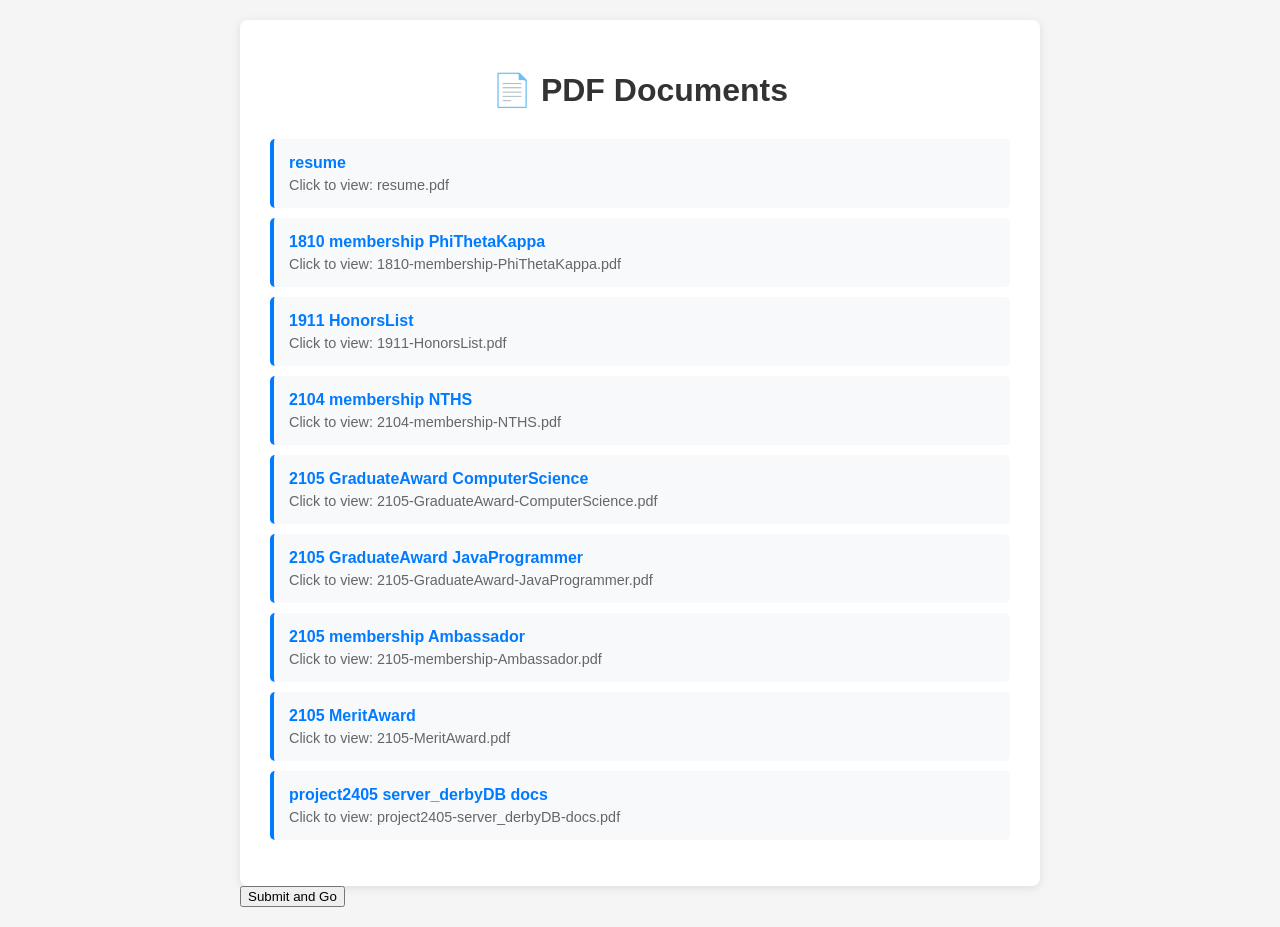
==== docs/index.html @ 95ecab07 "Merge branch 'main' into dsadsagfdsgreaf" ====
<!DOCTYPE html>
<html lang="en">
<head>
  <meta charset="UTF-8">
  <meta name="viewport" content="width=device-width, initial-scale=1.0">
  <title>PDF Documents</title>
  <style>
    body {
      font-family: Arial, sans-serif;
      max-width: 800px;
      margin: 0 auto;
      padding: 20px;
      background-color: #f5f5f5;
    }
    .container {
      background-color: white;
      padding: 30px;
      border-radius: 8px;
      box-shadow: 0 2px 10px rgba(0,0,0,0.1);
    }
    h1 {
      color: #333;
      text-align: center;
      margin-bottom: 30px;
    }
    .pdf-list {
      list-style: none;
      padding: 0;
    }
    .pdf-item {
      background-color: #f8f9fa;
      margin: 10px 0;
      padding: 15px;
      border-radius: 5px;
      border-left: 4px solid #007bff;
      transition: background-color 0.3s;
    }
    .pdf-item:hover {
      background-color: #e9ecef;
    }
    .pdf-link {
      text-decoration: none;
      color: #007bff;
      font-weight: bold;
      display: block;
    }
    .pdf-link:hover {
      color: #0056b3;
    }
    .pdf-info {
      color: #666;
      font-size: 0.9em;
      margin-top: 5px;
    }
    .loading {
      text-align: center;
      color: #666;
      font-style: italic;
    }
    .error {
      color: #dc3545;
      text-align: center;
      background-color: #f8d7da;
      padding: 15px;
      border-radius: 5px;
      border: 1px solid #f5c6cb;
    }
  </style>
</head>
<body>
  <div class="container">
    <h1>📄 PDF Documents</h1>
    <div id="content">
      <div class="loading">Loading PDF files...</div>
    </div>
  </div>

  <form action="lang/index.html" method="get">
    <button type="submit">Submit and Go</button>
  </form>


  <script>
    // refresh page on every focus
    function refreshOnFocus() {
      window.addEventListener('focus', () => {
        window.location.reload();
      });
    }
    refreshOnFocus();
  </script>

  <script>
    // Load PDF files directly
    function loadPDFs() {
      const contentDiv = document.getElementById('content');
      
      // List of PDF files in the same directory
      const pdfFiles = [
        'resume.pdf',
        '1810-membership-PhiThetaKappa.pdf',
        '1911-HonorsList.pdf',
        '2104-membership-NTHS.pdf',
        '2105-GraduateAward-ComputerScience.pdf',
        '2105-GraduateAward-JavaProgrammer.pdf',
        '2105-membership-Ambassador.pdf',
        '2105-MeritAward.pdf',
        'project2405-server_derbyDB-docs.pdf',
      ];
      
      if (pdfFiles.length === 0) {
        contentDiv.innerHTML = '<div class="error">No PDF files found.</div>';
        return;
      }
      
      const pdfList = document.createElement('ul');
      pdfList.className = 'pdf-list';
      
      pdfFiles.forEach(filename => {
        const pdfItem = document.createElement('li');
        pdfItem.className = 'pdf-item';
        
        const pdfLink = document.createElement('a');
        pdfLink.href = filename;
        pdfLink.className = 'pdf-link';
        pdfLink.textContent = filename.replace('.pdf', '').replace(/-/g, ' ');
        pdfLink.target = '_blank';
        
        const pdfInfo = document.createElement('div');
        pdfInfo.className = 'pdf-info';
        pdfInfo.textContent = `Click to view: ${filename}`;
        
        pdfItem.appendChild(pdfLink);
        pdfItem.appendChild(pdfInfo);
        pdfList.appendChild(pdfItem);
      });
      
      contentDiv.innerHTML = '';
      contentDiv.appendChild(pdfList);
    }
    
    // Load PDFs when page loads
    document.addEventListener('DOMContentLoaded', loadPDFs);
  </script>
</body>
</html>
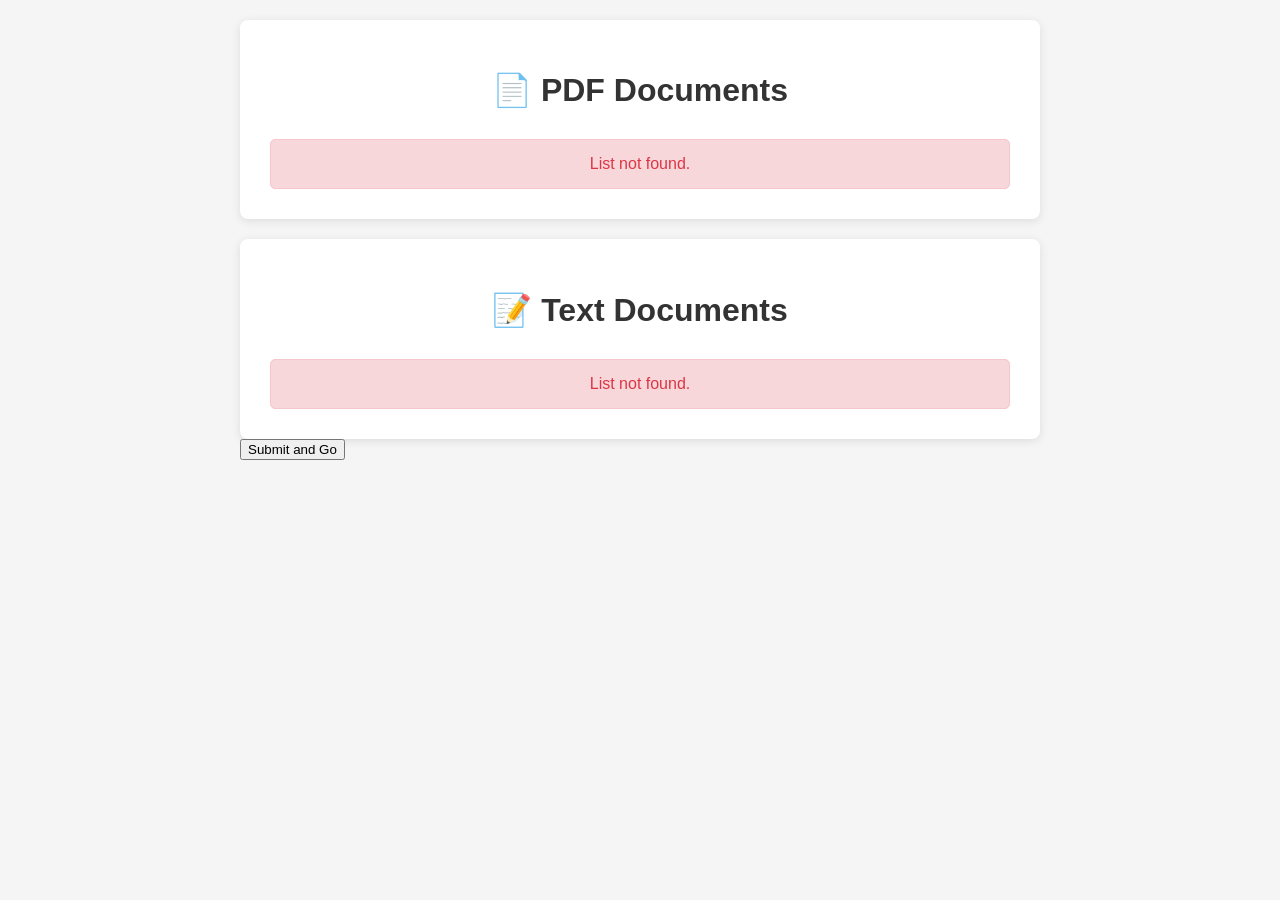
==== commit bffdabf7: "quick update" ====
--- a/docs/index.html
+++ b/docs/index.html
@@ -70,8 +70,15 @@
 <body>
   <div class="container">
     <h1>📄 PDF Documents</h1>
-    <div id="content">
+    <div id="pdf-content">
       <div class="loading">Loading PDF files...</div>
+    </div>
+  </div>
+
+  <div class="container" style="margin-top: 20px;">
+    <h1>📝 Text Documents</h1>
+    <div id="txt-content">
+      <div class="loading">Loading text files...</div>
     </div>
   </div>
 
@@ -79,68 +86,79 @@
     <button type="submit">Submit and Go</button>
   </form>
 
-
   <script>
-    // refresh page on every focus
+    // Refresh page on focus to ensure list is up to date if files changed
     function refreshOnFocus() {
       window.addEventListener('focus', () => {
-        window.location.reload();
+        // Optional: Could be smarter about this, but simple reload works
+        // window.location.reload(); 
       });
     }
     refreshOnFocus();
-  </script>
 
-  <script>
-    // Load PDF files directly
-    function loadPDFs() {
-      const contentDiv = document.getElementById('content');
+    async function fetchAndRender(url, elementId, typeName) {
+      const contentDiv = document.getElementById(elementId);
       
-      // List of PDF files in the same directory
-      const pdfFiles = [
-        'resume.pdf',
-        '1810-membership-PhiThetaKappa.pdf',
-        '1911-HonorsList.pdf',
-        '2104-membership-NTHS.pdf',
-        '2105-GraduateAward-ComputerScience.pdf',
-        '2105-GraduateAward-JavaProgrammer.pdf',
-        '2105-membership-Ambassador.pdf',
-        '2105-MeritAward.pdf',
-        'project2405-server_derbyDB-docs.pdf',
-      ];
-      
-      if (pdfFiles.length === 0) {
-        contentDiv.innerHTML = '<div class="error">No PDF files found.</div>';
-        return;
+      try {
+        const response = await fetch(url);
+        
+        if (!response.ok) {
+           // If file doesn't exist yet (e.g. before first run), just handle gracefully
+           if(response.status === 404) {
+             contentDiv.innerHTML = `<div class="error">List not found.</div>`;
+             return;
+           }
+           throw new Error(`Failed to load: ${response.statusText}`);
+        }
+
+        const files = await response.json();
+        
+        if (!Array.isArray(files) || files.length === 0) {
+          contentDiv.innerHTML = `<div class="error">No ${typeName} files found.</div>`;
+          return;
+        }
+        
+        const list = document.createElement('ul');
+        list.className = 'pdf-list'; // reusing same style class
+        
+        files.forEach(filename => {
+          const item = document.createElement('li');
+          item.className = 'pdf-item';
+          
+          const link = document.createElement('a');
+          link.href = filename;
+          link.className = 'pdf-link';
+          // Prettify filename
+          const ext = filename.split('.').pop();
+          link.textContent = filename.replace(`.${ext}`, '').replace(/[-_]/g, ' ');
+          link.target = '_blank';
+          
+          const info = document.createElement('div');
+          info.className = 'pdf-info';
+          info.textContent = `Click to view: ${filename}`;
+          
+          item.appendChild(link);
+          item.appendChild(info);
+          list.appendChild(item);
+        });
+        
+        contentDiv.innerHTML = '';
+        contentDiv.appendChild(list);
+
+      } catch (error) {
+        console.error(`Error loading ${typeName}:`, error);
+        contentDiv.innerHTML = `<div class="error">
+          <p>Error loading ${typeName}.</p>
+          <small>${error.message}</small>
+        </div>`;
       }
-      
-      const pdfList = document.createElement('ul');
-      pdfList.className = 'pdf-list';
-      
-      pdfFiles.forEach(filename => {
-        const pdfItem = document.createElement('li');
-        pdfItem.className = 'pdf-item';
-        
-        const pdfLink = document.createElement('a');
-        pdfLink.href = filename;
-        pdfLink.className = 'pdf-link';
-        pdfLink.textContent = filename.replace('.pdf', '').replace(/-/g, ' ');
-        pdfLink.target = '_blank';
-        
-        const pdfInfo = document.createElement('div');
-        pdfInfo.className = 'pdf-info';
-        pdfInfo.textContent = `Click to view: ${filename}`;
-        
-        pdfItem.appendChild(pdfLink);
-        pdfItem.appendChild(pdfInfo);
-        pdfList.appendChild(pdfItem);
-      });
-      
-      contentDiv.innerHTML = '';
-      contentDiv.appendChild(pdfList);
     }
-    
-    // Load PDFs when page loads
-    document.addEventListener('DOMContentLoaded', loadPDFs);
+
+    // Load files when page loads
+    document.addEventListener('DOMContentLoaded', () => {
+      fetchAndRender('files.json', 'pdf-content', 'PDF');
+      fetchAndRender('txt_files.json', 'txt-content', 'Text');
+    });
   </script>
 </body>
-</html>
+</html>
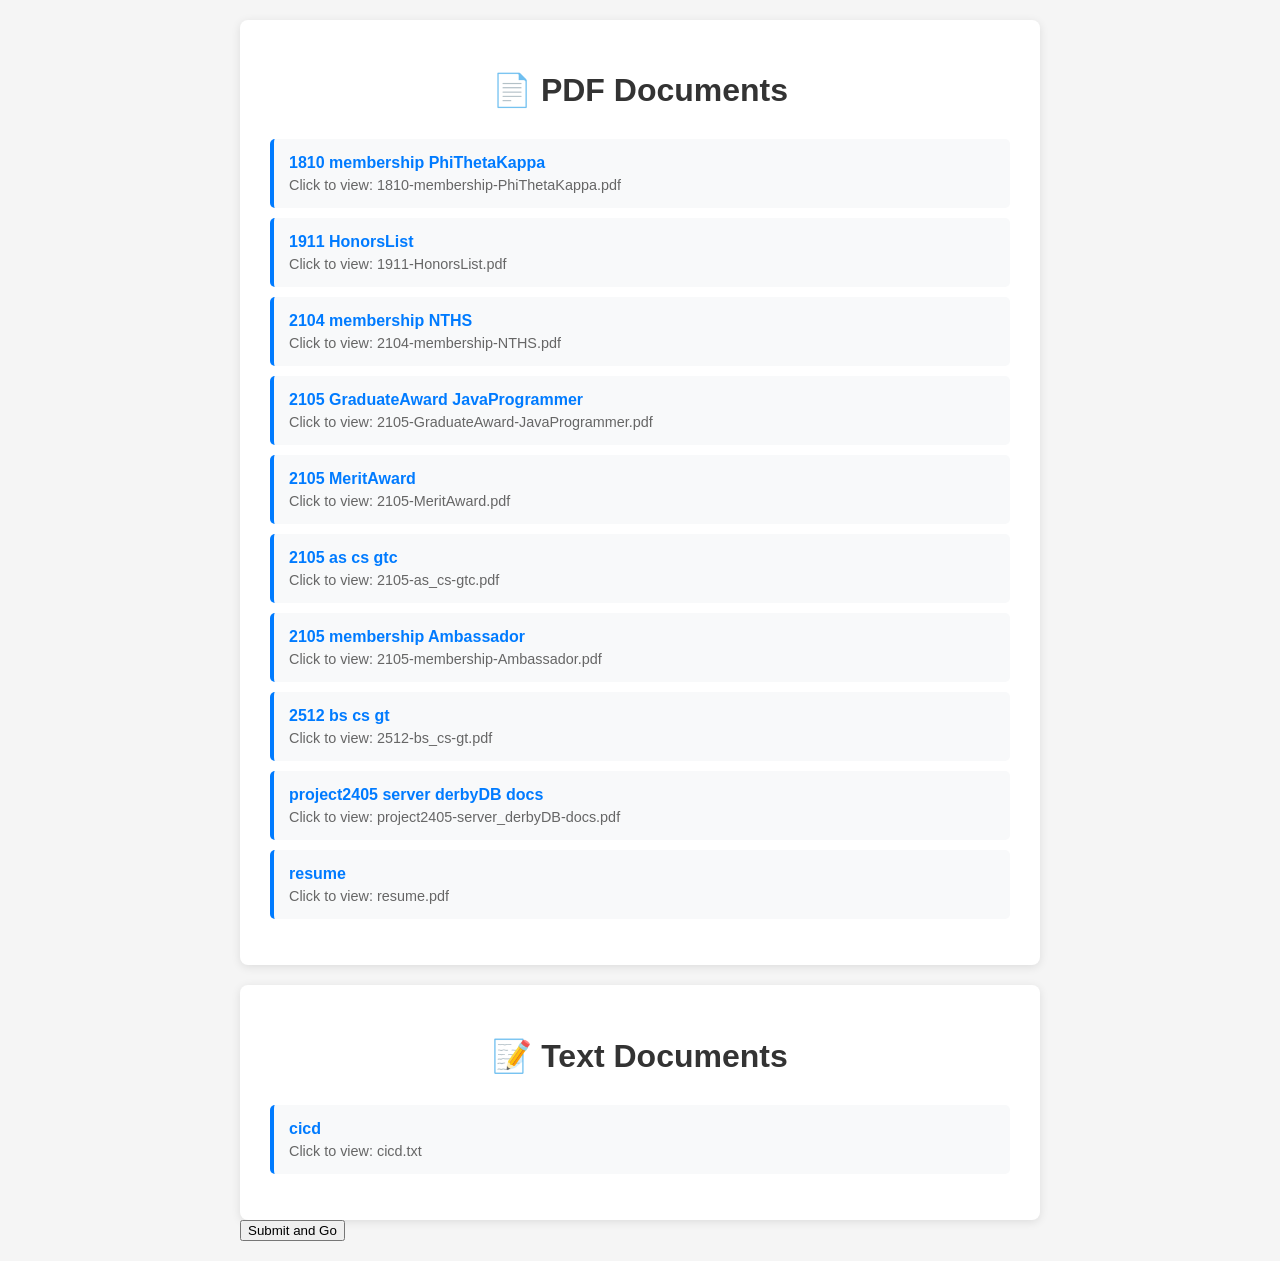
==== commit d959438f: "refactor(build): renamed script files" ====
--- a/docs/index.html
+++ b/docs/index.html
@@ -100,7 +100,8 @@
       const contentDiv = document.getElementById(elementId);
       
       try {
-        const response = await fetch(url);
+        // Add cache busting
+        const response = await fetch(`${url}?t=${new Date().getTime()}`);
         
         if (!response.ok) {
            // If file doesn't exist yet (e.g. before first run), just handle gracefully
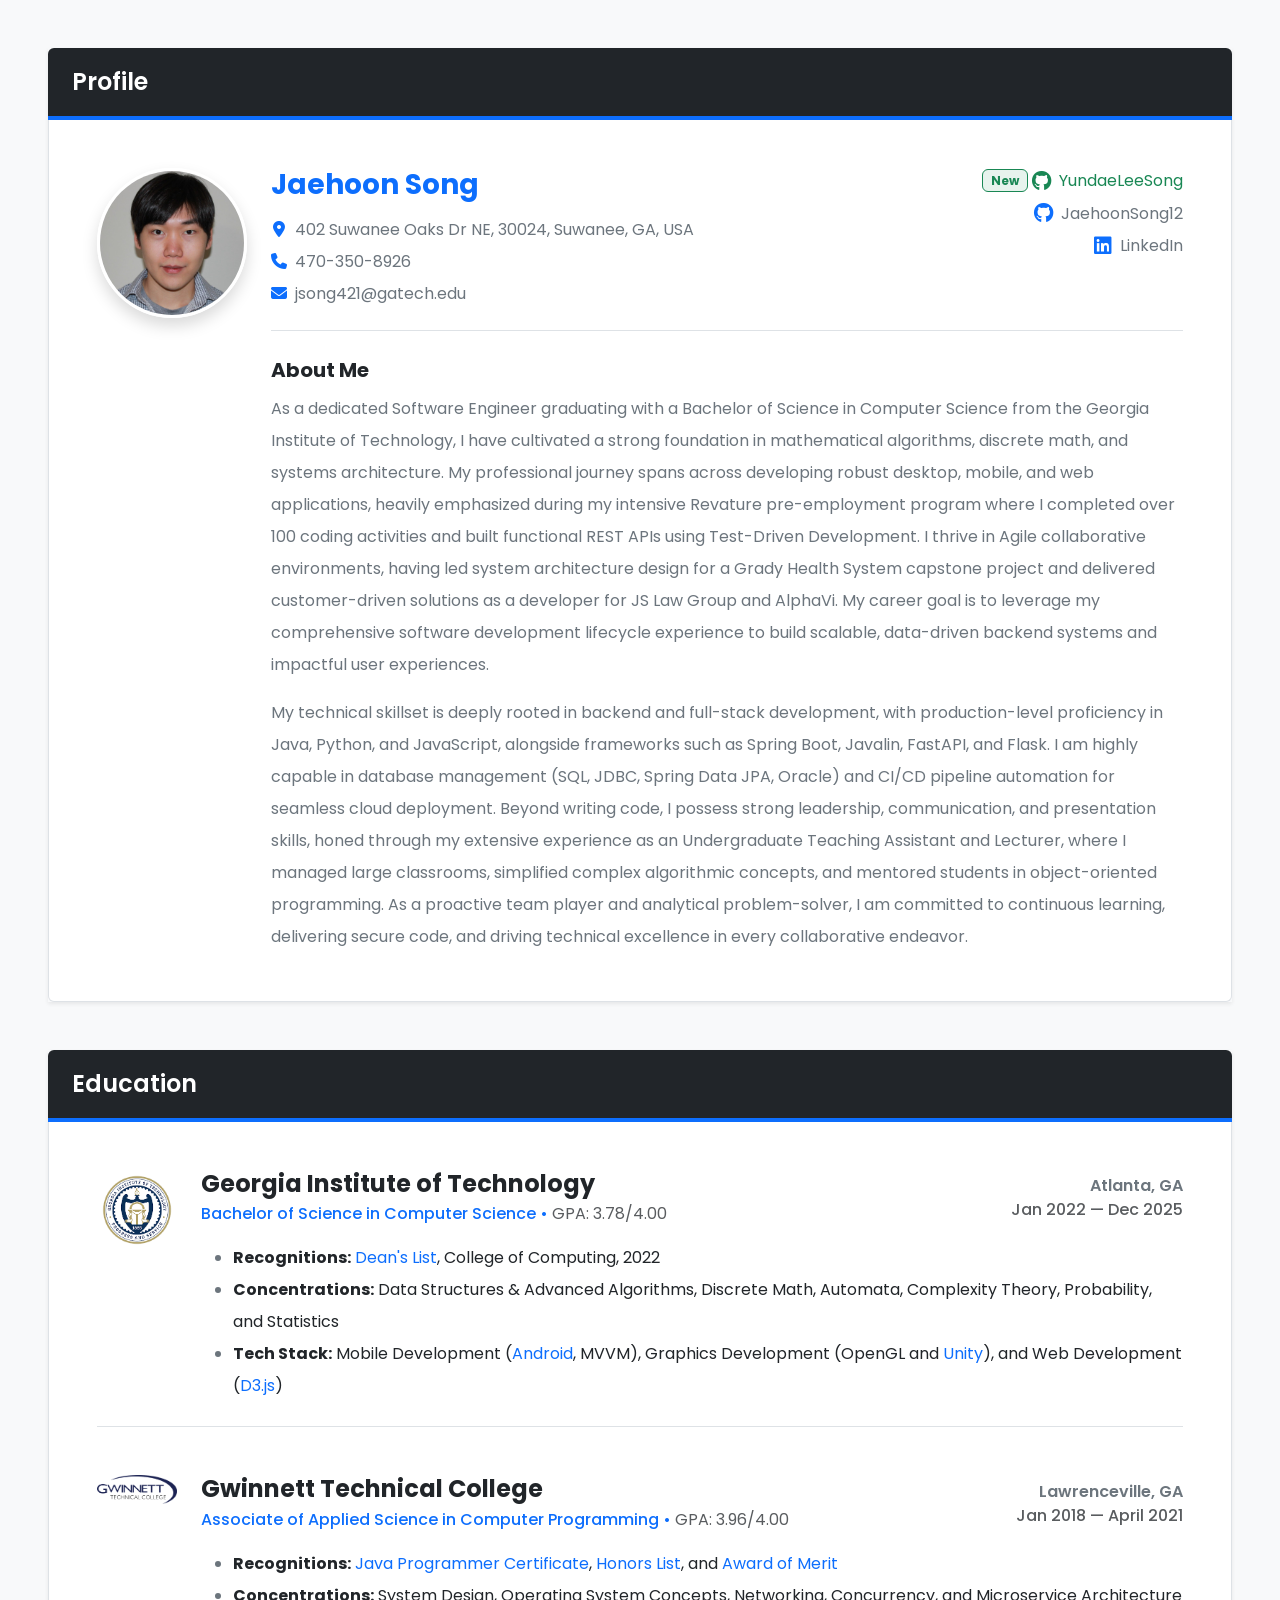
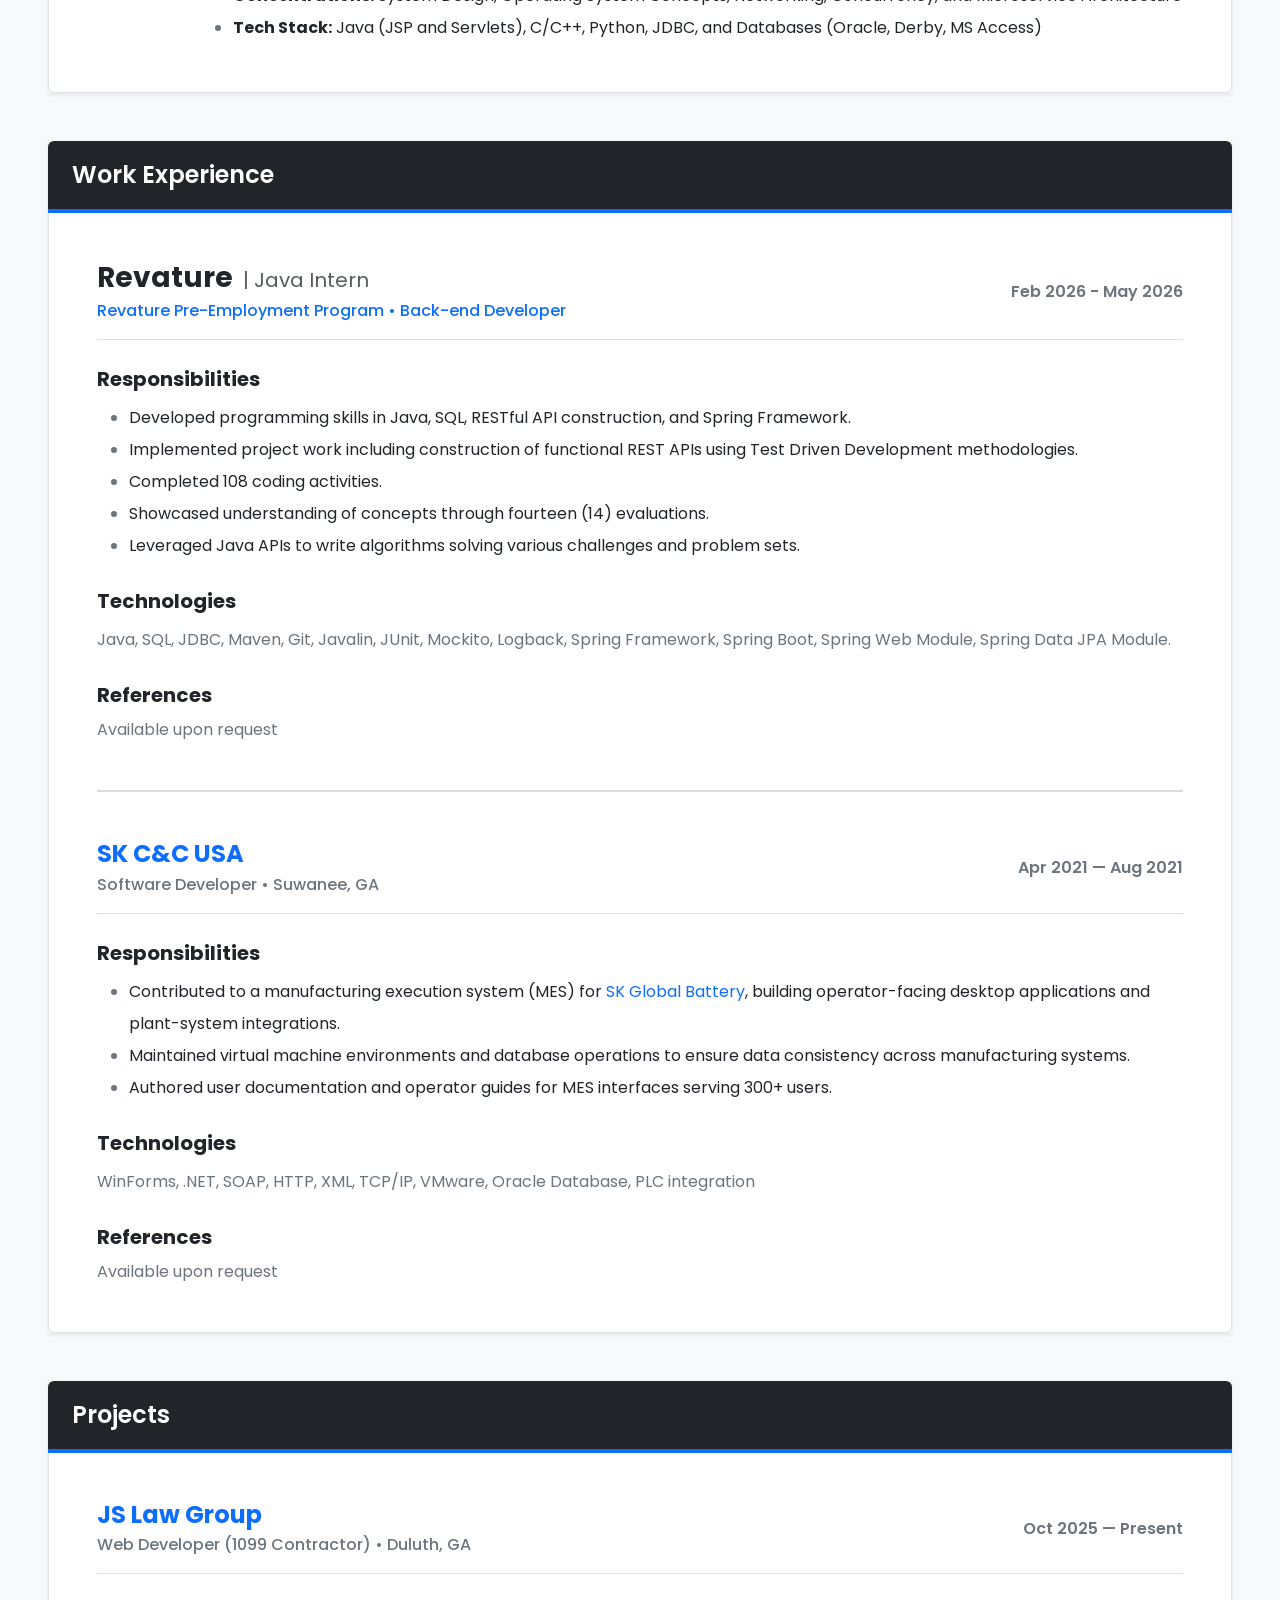
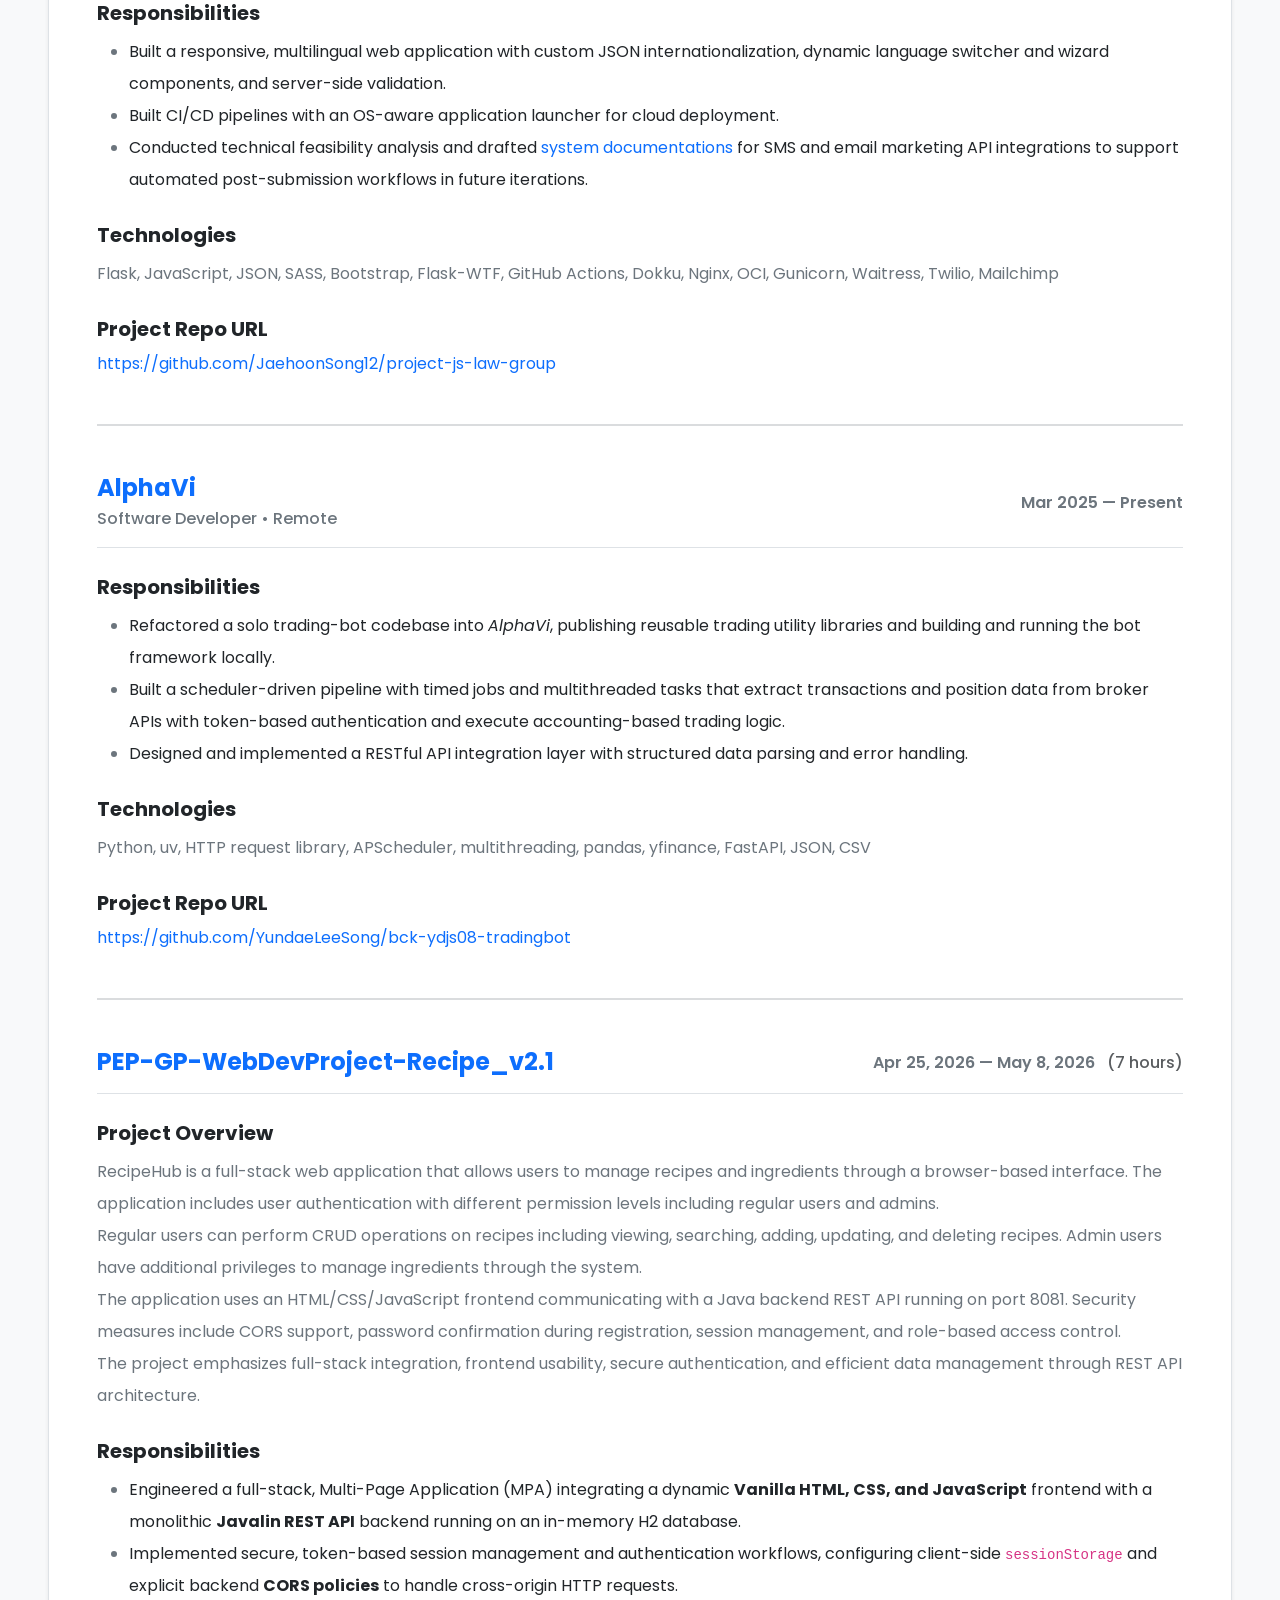
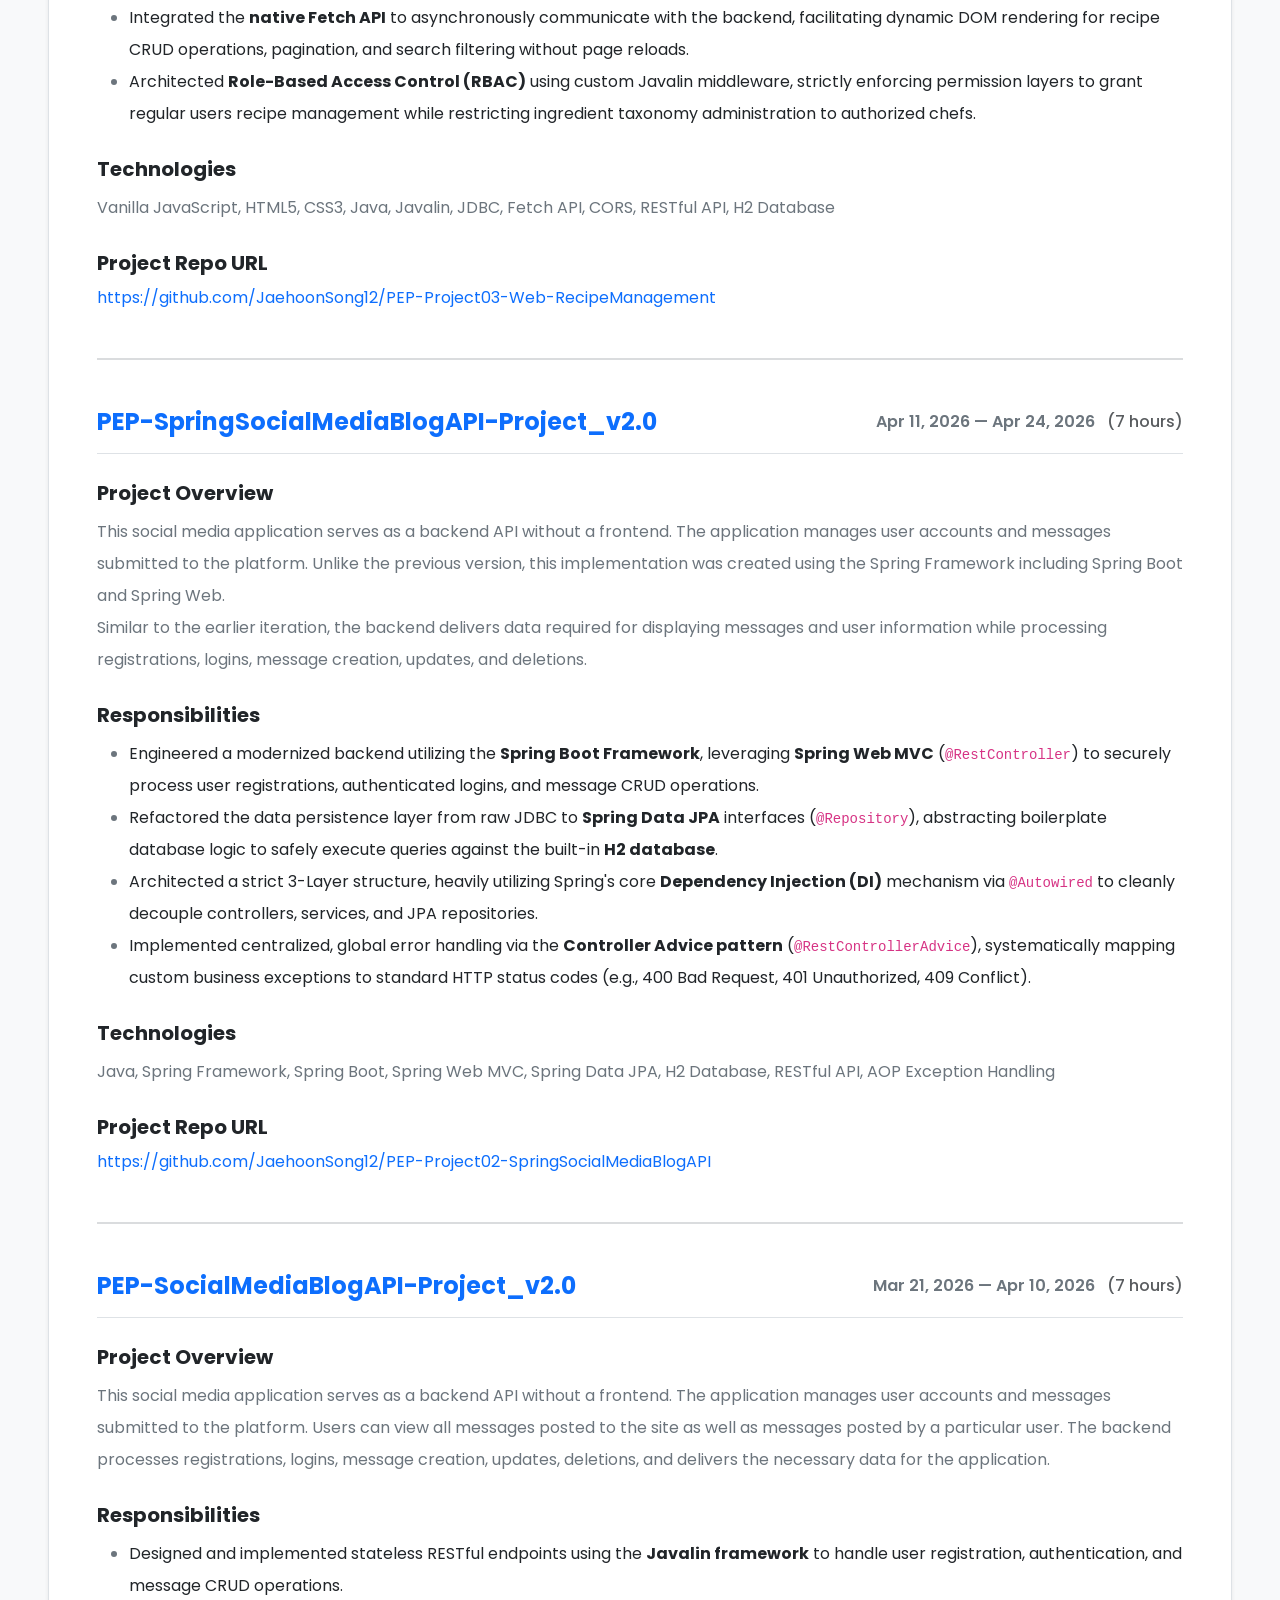
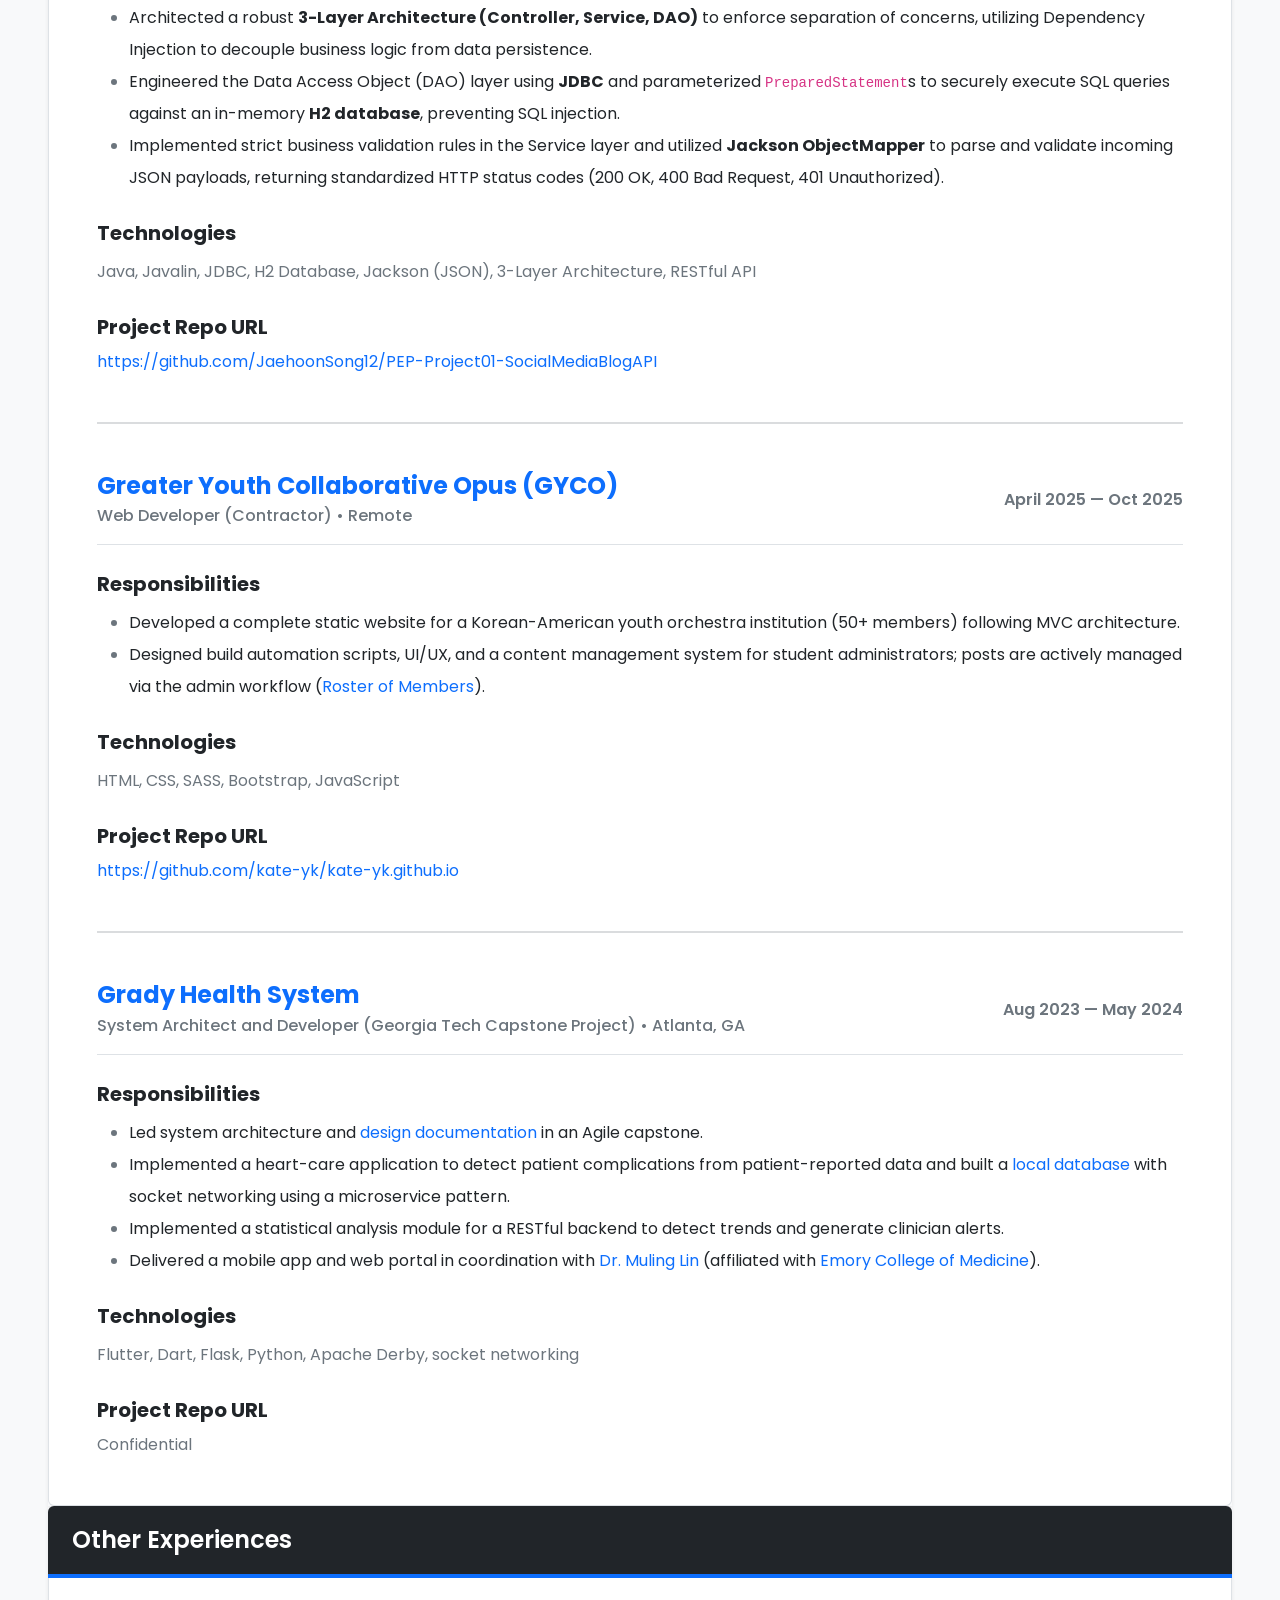
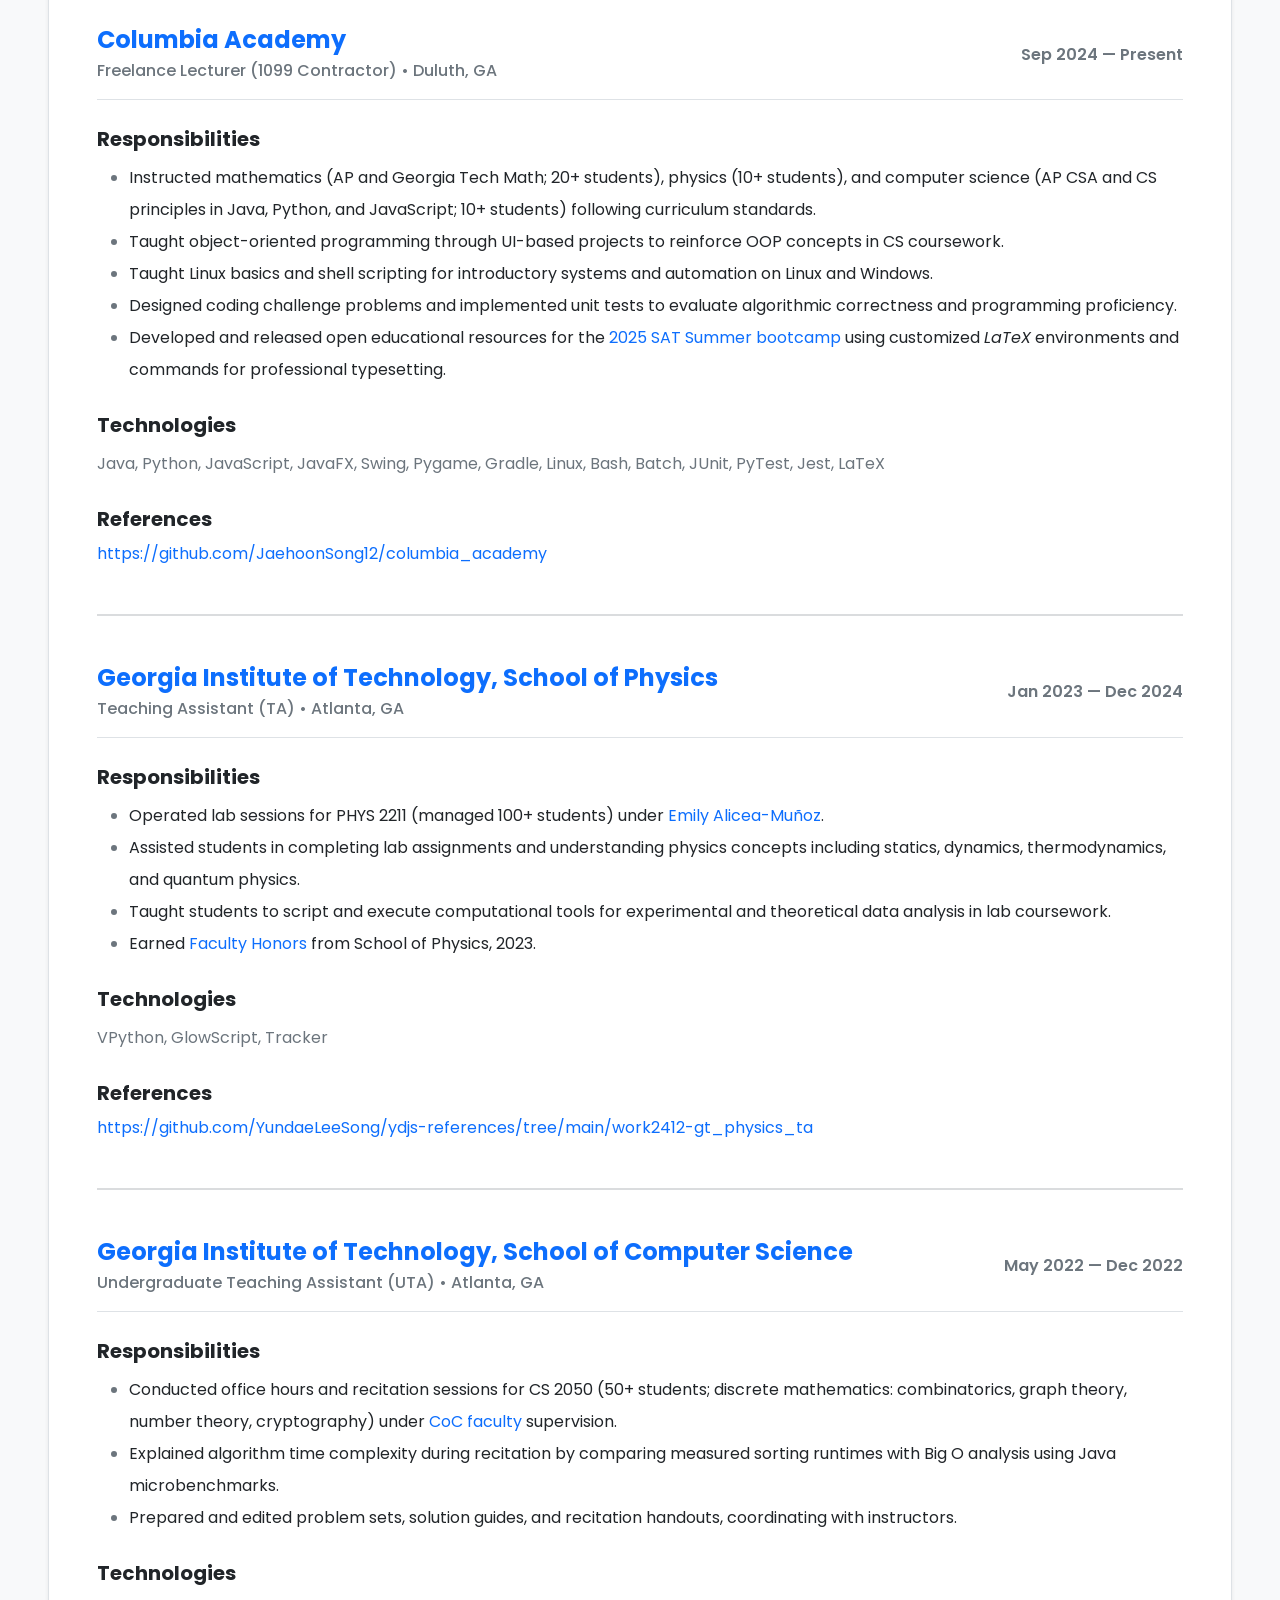
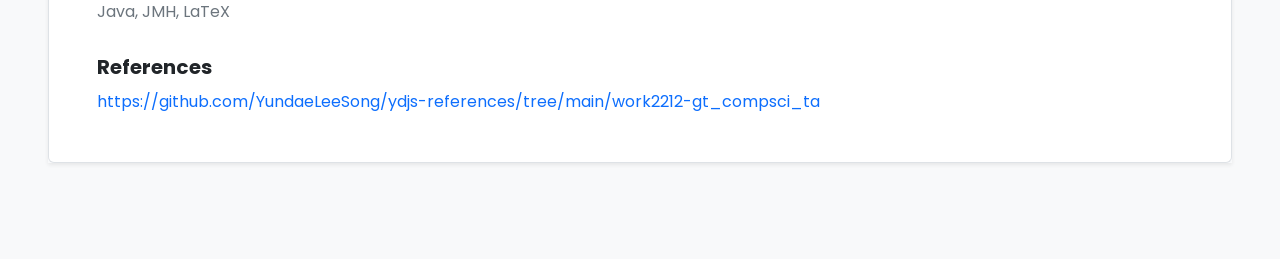
==== commit d4860934: "init" ====
--- a/docs/index.html
+++ b/docs/index.html
@@ -1,165 +1,553 @@
 <!DOCTYPE html>
 <html lang="en">
-<head>
-  <meta charset="UTF-8">
-  <meta name="viewport" content="width=device-width, initial-scale=1.0">
-  <title>PDF Documents</title>
-  <style>
-    body {
-      font-family: Arial, sans-serif;
-      max-width: 800px;
-      margin: 0 auto;
-      padding: 20px;
-      background-color: #f5f5f5;
-    }
-    .container {
-      background-color: white;
-      padding: 30px;
-      border-radius: 8px;
-      box-shadow: 0 2px 10px rgba(0,0,0,0.1);
-    }
-    h1 {
-      color: #333;
-      text-align: center;
-      margin-bottom: 30px;
-    }
-    .pdf-list {
-      list-style: none;
-      padding: 0;
-    }
-    .pdf-item {
-      background-color: #f8f9fa;
-      margin: 10px 0;
-      padding: 15px;
-      border-radius: 5px;
-      border-left: 4px solid #007bff;
-      transition: background-color 0.3s;
-    }
-    .pdf-item:hover {
-      background-color: #e9ecef;
-    }
-    .pdf-link {
-      text-decoration: none;
-      color: #007bff;
-      font-weight: bold;
-      display: block;
-    }
-    .pdf-link:hover {
-      color: #0056b3;
-    }
-    .pdf-info {
-      color: #666;
-      font-size: 0.9em;
-      margin-top: 5px;
-    }
-    .loading {
-      text-align: center;
-      color: #666;
-      font-style: italic;
-    }
-    .error {
-      color: #dc3545;
-      text-align: center;
-      background-color: #f8d7da;
-      padding: 15px;
-      border-radius: 5px;
-      border: 1px solid #f5c6cb;
-    }
-  </style>
-</head>
-<body>
-  <div class="container">
-    <h1>📄 PDF Documents</h1>
-    <div id="pdf-content">
-      <div class="loading">Loading PDF files...</div>
+  <head>
+    <meta charset="UTF-8" />
+    <meta name="viewport" content="width=device-width, initial-scale=1.0" />
+    <title>Jaehoon Song | Portfolio</title>
+
+    <!-- Bootstrap 5 -->
+    <link href="https://cdn.jsdelivr.net/npm/bootstrap@5.3.7/dist/css/bootstrap.min.css" rel="stylesheet" />
+
+    <!-- Google Font -->
+    <link rel="preconnect" href="https://fonts.googleapis.com" />
+    <link rel="preconnect" href="https://fonts.gstatic.com" crossorigin />
+    <link href="https://fonts.googleapis.com/css2?family=Poppins:wght@300;400;500;600;700&display=swap" rel="stylesheet" />
+
+    <!-- Font Awesome -->
+    <link rel="stylesheet" href="https://cdnjs.cloudflare.com/ajax/libs/font-awesome/6.5.2/css/all.min.css" />
+  </head>
+  <body class="bg-light text-dark" style="font-family: 'Poppins', sans-serif;">
+    <div class="container-fluid py-5 px-lg-5 px-3">
+
+      <!-- Profile Section -->
+      <div class="mb-5 shadow-sm">
+        <div class="bg-dark text-white px-4 py-3 fs-4 fw-semibold border-bottom border-4 border-primary rounded-top">
+          Profile
+        </div>
+        <div class="bg-white border border-top-0 p-4 p-md-5 rounded-bottom d-flex flex-column flex-md-row align-items-start gap-4">
+          <img src="img/jaehoonsong.jpg" alt="Jaehoon Song" class="rounded-circle shadow border border-3 border-white" style="width: 150px; height: 150px; object-fit: cover;" />
+          <div class="text-center text-md-start flex-grow-1 w-100">
+            <div class="d-flex flex-column flex-lg-row justify-content-between align-items-start border-bottom pb-4 mb-4">
+              <div>
+                <h2 class="h3 fw-bold mb-3 text-primary">Jaehoon Song</h2>
+                <div class="text-secondary d-flex flex-column gap-2 text-start mx-auto mx-md-0">
+                  <span><i class="fa-solid fa-location-dot text-primary me-2" style="width: 16px; text-align: center;"></i>402 Suwanee Oaks Dr NE, 30024, Suwanee, GA, USA</span>
+                  <span><i class="fa-solid fa-phone text-primary me-2" style="width: 16px; text-align: center;"></i>470-350-8926</span>
+                  <span><i class="fa-solid fa-envelope text-primary me-2" style="width: 16px; text-align: center;"></i><a href="mailto:jsong421@gatech.edu" class="link-secondary text-decoration-none link-primary">jsong421@gatech.edu</a></span>
+                </div>
+              </div>
+              <div class="text-start text-lg-end mt-4 mt-lg-0 text-secondary d-flex flex-column gap-2">
+                <span><span class="badge bg-success bg-opacity-10 text-success ms-1 border border-success align-middle">New</span> <i class="fa-brands fa-github text-success me-2 fs-5 align-middle"></i><a href="https://github.com/YundaeLeeSong" target="_blank" class="link-secondary text-decoration-none link-success align-middle">YundaeLeeSong</a></span>
+                <span><i class="fa-brands fa-github text-primary me-2 fs-5 align-middle"></i><a href="https://github.com/JaehoonSong12" target="_blank" class="link-secondary text-decoration-none link-primary align-middle">JaehoonSong12</a></span>
+                <span><i class="fa-brands fa-linkedin text-primary me-2 fs-5 align-middle"></i><a href="https://www.linkedin.com/in/jaehoon-song-847422233/" target="_blank" class="link-secondary text-decoration-none link-primary align-middle">LinkedIn</a></span>
+              </div>
+            </div>
+            
+            <div class="fw-bold mb-2 fs-5 text-start">About Me</div>
+            <p class="text-secondary lh-lg mb-3 text-start">
+              As a dedicated Software Engineer graduating with a Bachelor of Science in Computer Science from the Georgia Institute of Technology, I have cultivated a strong foundation in mathematical algorithms, discrete math, and systems architecture. My professional journey spans across developing robust desktop, mobile, and web applications, heavily emphasized during my intensive Revature pre-employment program where I completed over 100 coding activities and built functional REST APIs using Test-Driven Development. I thrive in Agile collaborative environments, having led system architecture design for a Grady Health System capstone project and delivered customer-driven solutions as a developer for JS Law Group and AlphaVi. My career goal is to leverage my comprehensive software development lifecycle experience to build scalable, data-driven backend systems and impactful user experiences.
+            </p>
+            <p class="text-secondary lh-lg mb-0 text-start">
+              My technical skillset is deeply rooted in backend and full-stack development, with production-level proficiency in Java, Python, and JavaScript, alongside frameworks such as Spring Boot, Javalin, FastAPI, and Flask. I am highly capable in database management (SQL, JDBC, Spring Data JPA, Oracle) and CI/CD pipeline automation for seamless cloud deployment. Beyond writing code, I possess strong leadership, communication, and presentation skills, honed through my extensive experience as an Undergraduate Teaching Assistant and Lecturer, where I managed large classrooms, simplified complex algorithmic concepts, and mentored students in object-oriented programming. As a proactive team player and analytical problem-solver, I am committed to continuous learning, delivering secure code, and driving technical excellence in every collaborative endeavor.
+            </p>
+          </div>
+        </div>
+      </div>
+
+      <!-- Education Section -->
+      <div class="mb-5 shadow-sm">
+        <div class="bg-dark text-white px-4 py-3 fs-4 fw-semibold border-bottom border-4 border-primary rounded-top">
+          Education
+        </div>
+        <div class="bg-white border border-top-0 p-4 p-md-5 rounded-bottom">
+          
+          <!-- Georgia Tech -->
+          <div class="d-flex flex-column flex-lg-row align-items-start gap-4 mb-5 pb-4 border-bottom">
+            <img src="img/gt_logo.png" alt="Georgia Tech" style="width: 80px; object-fit: contain;" />
+            <div class="flex-grow-1 w-100">
+              <div class="d-flex flex-column flex-lg-row justify-content-between align-items-lg-center mb-2">
+                <div>
+                  <h3 class="h4 fw-bold mb-1"><a href="https://www.parchment.com/u/award/d259d4ac720cb1b52c5fe31c97496481" target="_blank" class="link-dark link-underline-opacity-0 link-underline-opacity-100-hover">Georgia Institute of Technology</a></h3>
+                  <div class="fw-medium text-primary">Bachelor of Science in Computer Science &bull; <span class="text-muted fw-normal">GPA: 3.78/4.00</span></div>
+                </div>
+                <div class="text-lg-end mt-2 mt-lg-0">
+                  <span class="fw-semibold text-secondary d-block">Atlanta, GA</span>
+                  <span class="fw-medium text-muted">Jan 2022 — Dec 2025</span>
+                </div>
+              </div>
+              <ul class="lh-lg mb-0 text-secondary mt-3">
+                <li><span class="text-dark"><strong>Recognitions:</strong> <a href="https://gatech.meritpages.com/stories/Jaehoon-Song-Named-to-Dean-s-List-at-Georgia-Tech-for-the-Summer-2022-Semester/104219189" target="_blank" class="link-primary link-underline-opacity-0 link-underline-opacity-100-hover">Dean's List</a>, College of Computing, 2022</span></li>
+                <li><span class="text-dark"><strong>Concentrations:</strong> Data Structures & Advanced Algorithms, Discrete Math, Automata, Complexity Theory, Probability, and Statistics</span></li>
+                <li><span class="text-dark"><strong>Tech Stack:</strong> Mobile Development (<a href="https://github.com/egoldin03/group3Repository" target="_blank" class="link-primary link-underline-opacity-0 link-underline-opacity-100-hover">Android</a>, MVVM), Graphics Development (OpenGL and <a href="https://github.com/YundaeLeeSong/ydjs-references/tree/main/project2409-game_shadowwalker" target="_blank" class="link-primary link-underline-opacity-0 link-underline-opacity-100-hover">Unity</a>), and Web Development (<a href="https://jaehoonsong12.github.io/" target="_blank" class="link-primary link-underline-opacity-0 link-underline-opacity-100-hover">D3.js</a>)</span></li>
+              </ul>
+            </div>
+          </div>
+
+          <!-- Gwinnett Tech -->
+          <div class="d-flex flex-column flex-lg-row align-items-start gap-4">
+            <img src="img/gtc_logo.png" alt="Gwinnett Technical College" style="width: 80px; object-fit: contain;" />
+            <div class="flex-grow-1 w-100">
+              <div class="d-flex flex-column flex-lg-row justify-content-between align-items-lg-center mb-2">
+                <div>
+                  <h3 class="h4 fw-bold mb-1">Gwinnett Technical College</h3>
+                  <div class="fw-medium text-primary">Associate of Applied Science in Computer Programming &bull; <span class="text-muted fw-normal">GPA: 3.96/4.00</span></div>
+                </div>
+                <div class="text-lg-end mt-2 mt-lg-0">
+                  <span class="fw-semibold text-secondary d-block">Lawrenceville, GA</span>
+                  <span class="fw-medium text-muted">Jan 2018 — April 2021</span>
+                </div>
+              </div>
+              <ul class="lh-lg mb-0 text-secondary mt-3">
+                <li><span class="text-dark"><strong>Recognitions:</strong> <a href="https://yundaeleesong.github.io/2105-GraduateAward-JavaProgrammer.pdf" target="_blank" class="link-primary link-underline-opacity-0 link-underline-opacity-100-hover">Java Programmer Certificate</a>, <a href="https://yundaeleesong.github.io/1911-HonorsList.pdf" target="_blank" class="link-primary link-underline-opacity-0 link-underline-opacity-100-hover">Honors List</a>, and <a href="https://yundaeleesong.github.io/2105-MeritAward.pdf" target="_blank" class="link-primary link-underline-opacity-0 link-underline-opacity-100-hover">Award of Merit</a></span></li>
+                <li><span class="text-dark"><strong>Concentrations:</strong> System Design, Operating System Concepts, Networking, Concurrency, and Microservice Architecture</span></li>
+                <li><span class="text-dark"><strong>Tech Stack:</strong> Java (JSP and Servlets), C/C++, Python, JDBC, and Databases (Oracle, Derby, MS Access)</span></li>
+              </ul>
+            </div>
+          </div>
+
+        </div>
+      </div>
+
+      <!-- Work Experience Section -->
+      <div class="mb-5 shadow-sm">
+        <div class="bg-dark text-white px-4 py-3 fs-4 fw-semibold border-bottom border-4 border-primary rounded-top">
+          Work Experience
+        </div>
+        <div class="bg-white border border-top-0 p-4 p-md-5 rounded-bottom">
+          <div class="d-flex flex-column flex-lg-row justify-content-between align-items-lg-center border-bottom pb-3 mb-4">
+            <div>
+              <h3 class="h3 fw-bold mb-1">Revature <span class="fw-normal text-muted fs-5 ms-1">| Java Intern</span></h3>
+              <div class="fw-medium text-primary">Revature Pre-Employment Program &bull; Back-end Developer</div>
+            </div>
+            <div class="fw-semibold text-secondary mt-2 mt-lg-0">
+              Feb 2026 - May 2026
+            </div>
+          </div>
+
+          <div class="fw-bold mt-4 mb-2 fs-5">Responsibilities</div>
+
+          <ul class="lh-lg mb-4 text-secondary">
+            <li><span class="text-dark">Developed programming skills in Java, SQL, RESTful API construction, and Spring Framework.</span></li>
+            <li><span class="text-dark">Implemented project work including construction of functional REST APIs using Test Driven Development methodologies.</span></li>
+            <li><span class="text-dark">Completed 108 coding activities.</span></li>
+            <li><span class="text-dark">Showcased understanding of concepts through fourteen (14) evaluations.</span></li>
+            <li><span class="text-dark">Leveraged Java APIs to write algorithms solving various challenges and problem sets.</span></li>
+          </ul>
+
+          <div class="fw-bold mt-4 mb-2 fs-5">Technologies</div>
+
+          <div class="lh-lg text-secondary">
+            Java, SQL, JDBC, Maven, Git, Javalin, JUnit, Mockito, Logback,
+            Spring Framework, Spring Boot, Spring Web Module, Spring Data JPA Module.
+          </div>
+
+          <div class="fw-bold mt-4 mb-2 fs-5">References</div>
+          <span class="link-secondary">Available upon request</span>
+
+          <!-- Divider between experiences -->
+          <hr class="my-5 border-secondary border-2 opacity-10" />
+
+          <!-- SK C&C USA -->
+          <div class="d-flex flex-column flex-lg-row justify-content-between align-items-lg-center border-bottom pb-3 mb-4">
+            <div>
+              <h3 class="h4 fw-bold mb-0 text-primary">
+                <a href="https://www.skaxus.com/" target="_blank" class="link-primary link-underline-opacity-0 link-underline-opacity-100-hover">SK C&C USA</a>
+              </h3>
+              <div class="fw-medium text-secondary mt-1">Software Developer &bull; Suwanee, GA</div>
+            </div>
+            <div class="text-lg-end mt-2 mt-lg-0">
+              <span class="fw-semibold text-secondary">Apr 2021 — Aug 2021</span>
+            </div>
+          </div>
+
+          <div class="fw-bold mt-4 mb-2 fs-5">Responsibilities</div>
+          <ul class="lh-lg mb-4 text-secondary">
+            <li><span class="text-dark">Contributed to a manufacturing execution system (MES) for <a href="https://www.skbatteryamerica.com/" target="_blank" class="link-primary link-underline-opacity-0 link-underline-opacity-100-hover">SK Global Battery</a>, building operator-facing desktop applications and plant-system integrations.</span></li>
+            <li><span class="text-dark">Maintained virtual machine environments and database operations to ensure data consistency across manufacturing systems.</span></li>
+            <li><span class="text-dark">Authored user documentation and operator guides for MES interfaces serving 300+ users.</span></li>
+          </ul>
+
+          <div class="fw-bold mt-4 mb-2 fs-5">Technologies</div>
+          <p class="text-secondary lh-lg mb-4">
+            WinForms, .NET, SOAP, HTTP, XML, TCP/IP, VMware, Oracle Database, PLC integration
+          </p>
+
+          <div class="fw-bold mt-4 mb-2 fs-5">References</div>
+          <span class="link-secondary">Available upon request</span>
+
+        </div>
+      </div>
+
+      <!-- Projects Section -->
+      <div class="shadow-sm">
+        <div class="bg-dark text-white px-4 py-3 fs-4 fw-semibold border-bottom border-4 border-primary rounded-top">
+          Projects
+        </div>
+        <div class="bg-white border border-top-0 p-4 p-md-5 rounded-bottom">
+
+          <!-- Project: JS Law Group -->
+          <div class="d-flex flex-column flex-lg-row justify-content-between align-items-lg-center border-bottom pb-3 mb-4">
+            <div>
+              <h3 class="h4 fw-bold mb-0 text-primary">
+                <a href="https://jslawgroup-ip.152.70.198.43.sslip.io/" target="_blank" class="link-primary link-underline-opacity-0 link-underline-opacity-100-hover">JS Law Group</a>
+              </h3>
+              <div class="fw-medium text-secondary mt-1">Web Developer (1099 Contractor) &bull; Duluth, GA</div>
+            </div>
+            <div class="text-lg-end mt-2 mt-lg-0">
+              <span class="fw-semibold text-secondary">Oct 2025 — Present</span>
+            </div>
+          </div>
+
+          <div class="fw-bold mt-4 mb-2 fs-5">Responsibilities</div>
+          <ul class="lh-lg mb-4 text-secondary">
+            <li><span class="text-dark">Built a responsive, multilingual web application with custom JSON internationalization, dynamic language switcher and wizard components, and server-side validation.</span></li>
+            <li><span class="text-dark">Built CI/CD pipelines with an OS-aware application launcher for cloud deployment.</span></li>
+            <li><span class="text-dark">Conducted technical feasibility analysis and drafted <a href="https://github.com/JaehoonSong12/project-js-law-group/blob/main/docs/system_doc.pdf" target="_blank" class="link-primary link-underline-opacity-0 link-underline-opacity-100-hover">system documentations</a> for SMS and email marketing API integrations to support automated post-submission workflows in future iterations.</span></li>
+          </ul>
+
+          <div class="fw-bold mt-4 mb-2 fs-5">Technologies</div>
+          <p class="text-secondary lh-lg mb-4">
+            Flask, JavaScript, JSON, SASS, Bootstrap, Flask-WTF, GitHub Actions, Dokku, Nginx, OCI, Gunicorn, Waitress, Twilio, Mailchimp
+          </p>
+
+          <div class="fw-bold mt-4 mb-2 fs-5">Project Repo URL</div>
+          <a href="https://github.com/JaehoonSong12/project-js-law-group" target="_blank" class="link-primary link-underline link-underline-opacity-0 link-underline-opacity-100-hover text-break">
+            https://github.com/JaehoonSong12/project-js-law-group
+          </a>
+
+          <!-- Divider between projects -->
+          <hr class="my-5 border-secondary border-2 opacity-10" />
+
+          <!-- Project: AlphaVi -->
+          <div class="d-flex flex-column flex-lg-row justify-content-between align-items-lg-center border-bottom pb-3 mb-4">
+            <div>
+              <h3 class="h4 fw-bold mb-0 text-primary">AlphaVi</h3>
+              <div class="fw-medium text-secondary mt-1">Software Developer &bull; Remote</div>
+            </div>
+            <div class="text-lg-end mt-2 mt-lg-0">
+              <span class="fw-semibold text-secondary">Mar 2025 — Present</span>
+            </div>
+          </div>
+
+          <div class="fw-bold mt-4 mb-2 fs-5">Responsibilities</div>
+          <ul class="lh-lg mb-4 text-secondary">
+            <li><span class="text-dark">Refactored a solo trading-bot codebase into <i>AlphaVi</i>, publishing reusable trading utility libraries and building and running the bot framework locally.</span></li>
+            <li><span class="text-dark">Built a scheduler-driven pipeline with timed jobs and multithreaded tasks that extract transactions and position data from broker APIs with token-based authentication and execute accounting-based trading logic.</span></li>
+            <li><span class="text-dark">Designed and implemented a RESTful API integration layer with structured data parsing and error handling.</span></li>
+          </ul>
+
+          <div class="fw-bold mt-4 mb-2 fs-5">Technologies</div>
+          <p class="text-secondary lh-lg mb-4">
+            Python, uv, HTTP request library, APScheduler, multithreading, pandas, yfinance, FastAPI, JSON, CSV
+          </p>
+
+          <div class="fw-bold mt-4 mb-2 fs-5">Project Repo URL</div>
+          <a href="https://github.com/YundaeLeeSong/bck-ydjs08-tradingbot" target="_blank" class="link-primary link-underline link-underline-opacity-0 link-underline-opacity-100-hover text-break">
+            https://github.com/YundaeLeeSong/bck-ydjs08-tradingbot
+          </a>
+
+          <!-- Divider between projects -->
+          <hr class="my-5 border-secondary border-2 opacity-10" />
+
+          <!-- Project 3: PEP RecipeHub -->
+          <div class="d-flex flex-column flex-lg-row justify-content-between align-items-lg-center border-bottom pb-3 mb-4">
+            <div>
+              <h3 class="h4 fw-bold mb-0 text-primary">PEP-GP-WebDevProject-Recipe_v2.1</h3>
+            </div>
+            <div class="text-lg-end mt-2 mt-lg-0">
+              <span class="fw-semibold text-secondary">Apr 25, 2026 — May 8, 2026</span>
+              <span class="fw-medium text-muted ms-2">(7 hours)</span>
+            </div>
+          </div>
+
+          <div class="fw-bold mt-4 mb-2 fs-5">Project Overview</div>
+          <p class="text-secondary lh-lg mb-4">
+            RecipeHub is a full-stack web application that allows users to manage recipes
+            and ingredients through a browser-based interface. The application includes
+            user authentication with different permission levels including regular users and admins.<br>
+            Regular users can perform CRUD operations on recipes including viewing,
+            searching, adding, updating, and deleting recipes. Admin users have additional
+            privileges to manage ingredients through the system.<br>
+            The application uses an HTML/CSS/JavaScript frontend communicating with a Java
+            backend REST API running on port 8081. Security measures include CORS support,
+            password confirmation during registration, session management, and role-based access control.<br>
+            The project emphasizes full-stack integration, frontend usability, secure authentication,
+            and efficient data management through REST API architecture.
+          </p>
+
+          <div class="fw-bold mt-4 mb-2 fs-5">Responsibilities</div>
+          <ul class="lh-lg mb-4 text-secondary">
+            <li><span class="text-dark">Engineered a full-stack, Multi-Page Application (MPA) integrating a dynamic <strong>Vanilla HTML, CSS, and JavaScript</strong> frontend with a monolithic <strong>Javalin REST API</strong> backend running on an in-memory H2 database.</span></li>
+            <li><span class="text-dark">Implemented secure, token-based session management and authentication workflows, configuring client-side <code>sessionStorage</code> and explicit backend <strong>CORS policies</strong> to handle cross-origin HTTP requests.</span></li>
+            <li><span class="text-dark">Integrated the <strong>native Fetch API</strong> to asynchronously communicate with the backend, facilitating dynamic DOM rendering for recipe CRUD operations, pagination, and search filtering without page reloads.</span></li>
+            <li><span class="text-dark">Architected <strong>Role-Based Access Control (RBAC)</strong> using custom Javalin middleware, strictly enforcing permission layers to grant regular users recipe management while restricting ingredient taxonomy administration to authorized chefs.</span></li>
+          </ul>
+
+          <div class="fw-bold mt-4 mb-2 fs-5">Technologies</div>
+          <p class="text-secondary lh-lg mb-4">
+            Vanilla JavaScript, HTML5, CSS3, Java, Javalin, JDBC, Fetch API, CORS, RESTful API, H2 Database
+          </p>
+
+          <div class="fw-bold mt-4 mb-2 fs-5">Project Repo URL</div>
+          <a href="https://github.com/JaehoonSong12/PEP-Project03-Web-RecipeManagement" target="_blank" class="link-primary link-underline link-underline-opacity-0 link-underline-opacity-100-hover text-break">
+            https://github.com/JaehoonSong12/PEP-Project03-Web-RecipeManagement
+          </a>
+
+          <!-- Divider between projects -->
+          <hr class="my-5 border-secondary border-2 opacity-10" />
+
+          <!-- Project 2: PEP Spring -->
+          <div class="d-flex flex-column flex-lg-row justify-content-between align-items-lg-center border-bottom pb-3 mb-4">
+            <div>
+              <h3 class="h4 fw-bold mb-0 text-primary">PEP-SpringSocialMediaBlogAPI-Project_v2.0</h3>
+            </div>
+            <div class="text-lg-end mt-2 mt-lg-0">
+              <span class="fw-semibold text-secondary">Apr 11, 2026 — Apr 24, 2026</span>
+              <span class="fw-medium text-muted ms-2">(7 hours)</span>
+            </div>
+          </div>
+
+          <div class="fw-bold mt-4 mb-2 fs-5">Project Overview</div>
+          <p class="text-secondary lh-lg mb-4">
+            This social media application serves as a backend API without a frontend.
+            The application manages user accounts and messages submitted to the platform.
+            Unlike the previous version, this implementation was created using the
+            Spring Framework including Spring Boot and Spring Web.<br>
+            Similar to the earlier iteration, the backend delivers data required for
+            displaying messages and user information while processing registrations,
+            logins, message creation, updates, and deletions.
+          </p>
+
+          <div class="fw-bold mt-4 mb-2 fs-5">Responsibilities</div>
+          <ul class="lh-lg mb-4 text-secondary">
+            <li><span class="text-dark">Engineered a modernized backend utilizing the <strong>Spring Boot Framework</strong>, leveraging <strong>Spring Web MVC</strong> (<code>@RestController</code>) to securely process user registrations, authenticated logins, and message CRUD operations.</span></li>
+            <li><span class="text-dark">Refactored the data persistence layer from raw JDBC to <strong>Spring Data JPA</strong> interfaces (<code>@Repository</code>), abstracting boilerplate database logic to safely execute queries against the built-in <strong>H2 database</strong>.</span></li>
+            <li><span class="text-dark">Architected a strict 3-Layer structure, heavily utilizing Spring's core <strong>Dependency Injection (DI)</strong> mechanism via <code>@Autowired</code> to cleanly decouple controllers, services, and JPA repositories.</span></li>
+            <li><span class="text-dark">Implemented centralized, global error handling via the <strong>Controller Advice pattern</strong> (<code>@RestControllerAdvice</code>), systematically mapping custom business exceptions to standard HTTP status codes (e.g., 400 Bad Request, 401 Unauthorized, 409 Conflict).</span></li>
+          </ul>
+
+          <div class="fw-bold mt-4 mb-2 fs-5">Technologies</div>
+          <p class="text-secondary lh-lg mb-4">
+            Java, Spring Framework, Spring Boot, Spring Web MVC, Spring Data JPA, H2 Database, RESTful API, AOP Exception Handling
+          </p>
+
+          <div class="fw-bold mt-4 mb-2 fs-5">Project Repo URL</div>
+          <a href="https://github.com/JaehoonSong12/PEP-Project02-SpringSocialMediaBlogAPI" target="_blank" class="link-primary link-underline link-underline-opacity-0 link-underline-opacity-100-hover text-break">
+            https://github.com/JaehoonSong12/PEP-Project02-SpringSocialMediaBlogAPI
+          </a>
+
+          <!-- Divider between projects -->
+          <hr class="my-5 border-secondary border-2 opacity-10" />
+
+          <!-- Project 1: PEP Javalin -->
+          <div class="d-flex flex-column flex-lg-row justify-content-between align-items-lg-center border-bottom pb-3 mb-4">
+            <div>
+              <h3 class="h4 fw-bold mb-0 text-primary">PEP-SocialMediaBlogAPI-Project_v2.0</h3>
+            </div>
+            <div class="text-lg-end mt-2 mt-lg-0">
+              <span class="fw-semibold text-secondary">Mar 21, 2026 — Apr 10, 2026</span>
+              <span class="fw-medium text-muted ms-2">(7 hours)</span>
+            </div>
+          </div>
+
+          <div class="fw-bold mt-4 mb-2 fs-5">Project Overview</div>
+          <p class="text-secondary lh-lg mb-4">
+            This social media application serves as a backend API without a frontend.
+            The application manages user accounts and messages submitted to the platform.
+            Users can view all messages posted to the site as well as messages posted by
+            a particular user. The backend processes registrations, logins, message creation,
+            updates, deletions, and delivers the necessary data for the application.
+          </p>
+
+          <div class="fw-bold mt-4 mb-2 fs-5">Responsibilities</div>
+          <ul class="lh-lg mb-4 text-secondary">
+            <li><span class="text-dark">Designed and implemented stateless RESTful endpoints using the <strong>Javalin framework</strong> to handle user registration, authentication, and message CRUD operations.</span></li>
+            <li><span class="text-dark">Architected a robust <strong>3-Layer Architecture (Controller, Service, DAO)</strong> to enforce separation of concerns, utilizing Dependency Injection to decouple business logic from data persistence.</span></li>
+            <li><span class="text-dark">Engineered the Data Access Object (DAO) layer using <strong>JDBC</strong> and parameterized <code>PreparedStatement</code>s to securely execute SQL queries against an in-memory <strong>H2 database</strong>, preventing SQL injection.</span></li>
+            <li><span class="text-dark">Implemented strict business validation rules in the Service layer and utilized <strong>Jackson ObjectMapper</strong> to parse and validate incoming JSON payloads, returning standardized HTTP status codes (200 OK, 400 Bad Request, 401 Unauthorized).</span></li>
+          </ul>
+
+          <div class="fw-bold mt-4 mb-2 fs-5">Technologies</div>
+          <p class="text-secondary lh-lg mb-4">
+            Java, Javalin, JDBC, H2 Database, Jackson (JSON), 3-Layer Architecture, RESTful API
+          </p>
+
+          <div class="fw-bold mt-4 mb-2 fs-5">Project Repo URL</div>
+          <a href="https://github.com/JaehoonSong12/PEP-Project01-SocialMediaBlogAPI" target="_blank" class="link-primary link-underline link-underline-opacity-0 link-underline-opacity-100-hover text-break">
+            https://github.com/JaehoonSong12/PEP-Project01-SocialMediaBlogAPI
+          </a>
+
+          <!-- Divider between projects -->
+          <hr class="my-5 border-secondary border-2 opacity-10" />
+
+          <!-- Project: GYCO -->
+          <div class="d-flex flex-column flex-lg-row justify-content-between align-items-lg-center border-bottom pb-3 mb-4">
+            <div>
+              <h3 class="h4 fw-bold mb-0 text-primary">
+                <a href="https://kate-yk.github.io/index.html" target="_blank" class="link-primary link-underline-opacity-0 link-underline-opacity-100-hover">Greater Youth Collaborative Opus (GYCO)</a>
+              </h3>
+              <div class="fw-medium text-secondary mt-1">Web Developer (Contractor) &bull; Remote</div>
+            </div>
+            <div class="text-lg-end mt-2 mt-lg-0">
+              <span class="fw-semibold text-secondary">April 2025 — Oct 2025</span>
+            </div>
+          </div>
+
+          <div class="fw-bold mt-4 mb-2 fs-5">Responsibilities</div>
+          <ul class="lh-lg mb-4 text-secondary">
+            <li><span class="text-dark">Developed a complete static website for a Korean-American youth orchestra institution (50+ members) following MVC architecture.</span></li>
+            <li><span class="text-dark">Designed build automation scripts, UI/UX, and a content management system for student administrators; posts are actively managed via the admin workflow (<a href="https://kate-yk.github.io/article.html?id=6" target="_blank" class="link-primary link-underline-opacity-0 link-underline-opacity-100-hover">Roster of Members</a>).</span></li>
+          </ul>
+
+          <div class="fw-bold mt-4 mb-2 fs-5">Technologies</div>
+          <p class="text-secondary lh-lg mb-4">
+            HTML, CSS, SASS, Bootstrap, JavaScript
+          </p>
+
+          <div class="fw-bold mt-4 mb-2 fs-5">Project Repo URL</div>
+          <a href="https://github.com/kate-yk/kate-yk.github.io" target="_blank" class="link-primary link-underline link-underline-opacity-0 link-underline-opacity-100-hover text-break">
+            https://github.com/kate-yk/kate-yk.github.io
+          </a>
+
+          <!-- Divider between projects -->
+          <hr class="my-5 border-secondary border-2 opacity-10" />
+
+          <!-- Project: Grady Health System -->
+          <div class="d-flex flex-column flex-lg-row justify-content-between align-items-lg-center border-bottom pb-3 mb-4">
+            <div>
+              <h3 class="h4 fw-bold mb-0 text-primary">Grady Health System</h3>
+              <div class="fw-medium text-secondary mt-1">System Architect and Developer (Georgia Tech Capstone Project) &bull; Atlanta, GA</div>
+            </div>
+            <div class="text-lg-end mt-2 mt-lg-0">
+              <span class="fw-semibold text-secondary">Aug 2023 — May 2024</span>
+            </div>
+          </div>
+
+          <div class="fw-bold mt-4 mb-2 fs-5">Responsibilities</div>
+          <ul class="lh-lg mb-4 text-secondary">
+            <li><span class="text-dark">Led system architecture and <a href="https://yundaeleesong.github.io/project2405-server_derbyDB-docs.pdf" target="_blank" class="link-primary link-underline-opacity-0 link-underline-opacity-100-hover">design documentation</a> in an Agile capstone.</span></li>
+            <li><span class="text-dark">Implemented a heart-care application to detect patient complications from patient-reported data and built a <a href="https://github.com/YundaeLeeSong/ydjs-references/tree/main/project2405-server_derbyDB" target="_blank" class="link-primary link-underline-opacity-0 link-underline-opacity-100-hover">local database</a> with socket networking using a microservice pattern.</span></li>
+            <li><span class="text-dark">Implemented a statistical analysis module for a RESTful backend to detect trends and generate clinician alerts.</span></li>
+            <li><span class="text-dark">Delivered a mobile app and web portal in coordination with <a href="https://www.doximity.com/pub/muling-lin-md-bec64b54" target="_blank" class="link-primary link-underline-opacity-0 link-underline-opacity-100-hover">Dr. Muling Lin</a> (affiliated with <a href="https://med.emory.edu/departments/medicine/_documents/resident-photo-book-2022-2023.pdf" target="_blank" class="link-primary link-underline-opacity-0 link-underline-opacity-100-hover">Emory College of Medicine</a>).</span></li>
+          </ul>
+
+          <div class="fw-bold mt-4 mb-2 fs-5">Technologies</div>
+          <p class="text-secondary lh-lg mb-4">
+            Flutter, Dart, Flask, Python, Apache Derby, socket networking
+          </p>
+
+          <div class="fw-bold mt-4 mb-2 fs-5">Project Repo URL</div>
+          <span class="link-secondary">Confidential</span>
+
+        </div>
+      </div>
+
+      <!-- Other Experiences Section -->
+      <div class="mb-5 shadow-sm">
+        <div class="bg-dark text-white px-4 py-3 fs-4 fw-semibold border-bottom border-4 border-primary rounded-top">
+          Other Experiences
+        </div>
+        <div class="bg-white border border-top-0 p-4 p-md-5 rounded-bottom">
+          
+          <!-- Columbia Academy -->
+          <div class="d-flex flex-column flex-lg-row justify-content-between align-items-lg-center border-bottom pb-3 mb-4">
+            <div>
+              <h3 class="h4 fw-bold mb-0 text-primary">
+                <a href="https://www.columbiaacademyga.com/" target="_blank" class="link-primary link-underline-opacity-0 link-underline-opacity-100-hover">Columbia Academy</a>
+              </h3>
+              <div class="fw-medium text-secondary mt-1">Freelance Lecturer (1099 Contractor) &bull; Duluth, GA</div>
+            </div>
+            <div class="text-lg-end mt-2 mt-lg-0">
+              <span class="fw-semibold text-secondary">Sep 2024 — Present</span>
+            </div>
+          </div>
+
+          <div class="fw-bold mt-4 mb-2 fs-5">Responsibilities</div>
+          <ul class="lh-lg mb-4 text-secondary">
+            <li><span class="text-dark">Instructed mathematics (AP and Georgia Tech Math; 20+ students), physics (10+ students), and computer science (AP CSA and CS principles in Java, Python, and JavaScript; 10+ students) following curriculum standards.</span></li>
+            <li><span class="text-dark">Taught object-oriented programming through UI-based projects to reinforce OOP concepts in CS coursework.</span></li>
+            <li><span class="text-dark">Taught Linux basics and shell scripting for introductory systems and automation on Linux and Windows.</span></li>
+            <li><span class="text-dark">Designed coding challenge problems and implemented unit tests to evaluate algorithmic correctness and programming proficiency.</span></li>
+            <li><span class="text-dark">Developed and released open educational resources for the <a href="https://github.com/JaehoonSong12/ydjs-publish/tree/main/clba-2025_SUMMER_complete" target="_blank" class="link-primary link-underline-opacity-0 link-underline-opacity-100-hover">2025 SAT Summer bootcamp</a> using customized <i>LaTeX</i> environments and commands for professional typesetting.</span></li>
+          </ul>
+
+          <div class="fw-bold mt-4 mb-2 fs-5">Technologies</div>
+          <p class="text-secondary lh-lg mb-4">
+            Java, Python, JavaScript, JavaFX, Swing, Pygame, Gradle, Linux, Bash, Batch, JUnit, PyTest, Jest, LaTeX
+          </p>
+          
+          <div class="fw-bold mt-4 mb-2 fs-5">References</div>
+          <a href="https://github.com/JaehoonSong12/columbia_academy" target="_blank" class="link-primary link-underline link-underline-opacity-0 link-underline-opacity-100-hover text-break">
+            https://github.com/JaehoonSong12/columbia_academy
+          </a>
+
+          <!-- Divider between experiences -->
+          <hr class="my-5 border-secondary border-2 opacity-10" />
+
+          <!-- Georgia Institute of Technology, School of Physics -->
+          <div class="d-flex flex-column flex-lg-row justify-content-between align-items-lg-center border-bottom pb-3 mb-4">
+            <div>
+              <h3 class="h4 fw-bold mb-0 text-primary">Georgia Institute of Technology, School of Physics</h3>
+              <div class="fw-medium text-secondary mt-1">Teaching Assistant (TA) &bull; Atlanta, GA</div>
+            </div>
+            <div class="text-lg-end mt-2 mt-lg-0">
+              <span class="fw-semibold text-secondary">Jan 2023 — Dec 2024</span>
+            </div>
+          </div>
+
+          <div class="fw-bold mt-4 mb-2 fs-5">Responsibilities</div>
+          <ul class="lh-lg mb-4 text-secondary">
+            <li><span class="text-dark">Operated lab sessions for PHYS 2211 (managed 100+ students) under <a href="https://physics.gatech.edu/user/emily-alicea-munoz" target="_blank" class="link-primary link-underline-opacity-0 link-underline-opacity-100-hover">Emily Alicea-Muñoz</a>.</span></li>
+            <li><span class="text-dark">Assisted students in completing lab assignments and understanding physics concepts including statics, dynamics, thermodynamics, and quantum physics.</span></li>
+            <li><span class="text-dark">Taught students to script and execute computational tools for experimental and theoretical data analysis in lab coursework.</span></li>
+            <li><span class="text-dark">Earned <a href="https://gatech.meritpages.com/stories/Jaehoon-Song-Earns-Faculty-Honors-at-Georgia-Tech-for-the-Fall-2023-Semester/125669685" target="_blank" class="link-primary link-underline-opacity-0 link-underline-opacity-100-hover">Faculty Honors</a> from School of Physics, 2023.</span></li>
+          </ul>
+
+          <div class="fw-bold mt-4 mb-2 fs-5">Technologies</div>
+          <p class="text-secondary lh-lg mb-4">
+            VPython, GlowScript, Tracker
+          </p>
+
+          <div class="fw-bold mt-4 mb-2 fs-5">References</div>
+          <a href="https://github.com/YundaeLeeSong/ydjs-references/tree/main/work2412-gt_physics_ta" target="_blank" class="link-primary link-underline link-underline-opacity-0 link-underline-opacity-100-hover text-break">
+            https://github.com/YundaeLeeSong/ydjs-references/tree/main/work2412-gt_physics_ta
+          </a>
+
+          <!-- Divider between experiences -->
+          <hr class="my-5 border-secondary border-2 opacity-10" />
+
+          <!-- Georgia Institute of Technology, School of Computer Science -->
+          <div class="d-flex flex-column flex-lg-row justify-content-between align-items-lg-center border-bottom pb-3 mb-4">
+            <div>
+              <h3 class="h4 fw-bold mb-0 text-primary">Georgia Institute of Technology, School of Computer Science</h3>
+              <div class="fw-medium text-secondary mt-1">Undergraduate Teaching Assistant (UTA) &bull; Atlanta, GA</div>
+            </div>
+            <div class="text-lg-end mt-2 mt-lg-0">
+              <span class="fw-semibold text-secondary">May 2022 — Dec 2022</span>
+            </div>
+          </div>
+
+          <div class="fw-bold mt-4 mb-2 fs-5">Responsibilities</div>
+          <ul class="lh-lg mb-4 text-secondary">
+            <li><span class="text-dark">Conducted office hours and recitation sessions for CS 2050 (50+ students; discrete mathematics: combinatorics, graph theory, number theory, cryptography) under <a href="https://www.cc.gatech.edu/people/faculty" target="_blank" class="link-primary link-underline-opacity-0 link-underline-opacity-100-hover">CoC faculty</a> supervision.</span></li>
+            <li><span class="text-dark">Explained algorithm time complexity during recitation by comparing measured sorting runtimes with Big O analysis using Java microbenchmarks.</span></li>
+            <li><span class="text-dark">Prepared and edited problem sets, solution guides, and recitation handouts, coordinating with instructors.</span></li>
+          </ul>
+
+          <div class="fw-bold mt-4 mb-2 fs-5">Technologies</div>
+          <p class="text-secondary lh-lg mb-4">
+            Java, JMH, LaTeX
+          </p>
+
+          <div class="fw-bold mt-4 mb-2 fs-5">References</div>
+          <a href="https://github.com/YundaeLeeSong/ydjs-references/tree/main/work2212-gt_compsci_ta" target="_blank" class="link-primary link-underline link-underline-opacity-0 link-underline-opacity-100-hover text-break">
+            https://github.com/YundaeLeeSong/ydjs-references/tree/main/work2212-gt_compsci_ta
+          </a>
+
+        </div>
+      </div>
     </div>
-  </div>
-
-  <div class="container" style="margin-top: 20px;">
-    <h1>📝 Text Documents</h1>
-    <div id="txt-content">
-      <div class="loading">Loading text files...</div>
-    </div>
-  </div>
-
-  <form action="lang/index.html" method="get">
-    <button type="submit">Submit and Go</button>
-  </form>
-
-  <script>
-    // Refresh page on focus to ensure list is up to date if files changed
-    function refreshOnFocus() {
-      window.addEventListener('focus', () => {
-        // Optional: Could be smarter about this, but simple reload works
-        // window.location.reload(); 
-      });
-    }
-    refreshOnFocus();
-
-    async function fetchAndRender(url, elementId, typeName) {
-      const contentDiv = document.getElementById(elementId);
-      
-      try {
-        // Add cache busting
-        const response = await fetch(`${url}?t=${new Date().getTime()}`);
-        
-        if (!response.ok) {
-           // If file doesn't exist yet (e.g. before first run), just handle gracefully
-           if(response.status === 404) {
-             contentDiv.innerHTML = `<div class="error">List not found.</div>`;
-             return;
-           }
-           throw new Error(`Failed to load: ${response.statusText}`);
-        }
-
-        const files = await response.json();
-        
-        if (!Array.isArray(files) || files.length === 0) {
-          contentDiv.innerHTML = `<div class="error">No ${typeName} files found.</div>`;
-          return;
-        }
-        
-        const list = document.createElement('ul');
-        list.className = 'pdf-list'; // reusing same style class
-        
-        files.forEach(filename => {
-          const item = document.createElement('li');
-          item.className = 'pdf-item';
-          
-          const link = document.createElement('a');
-          link.href = filename;
-          link.className = 'pdf-link';
-          // Prettify filename
-          const ext = filename.split('.').pop();
-          link.textContent = filename.replace(`.${ext}`, '').replace(/[-_]/g, ' ');
-          link.target = '_blank';
-          
-          const info = document.createElement('div');
-          info.className = 'pdf-info';
-          info.textContent = `Click to view: ${filename}`;
-          
-          item.appendChild(link);
-          item.appendChild(info);
-          list.appendChild(item);
-        });
-        
-        contentDiv.innerHTML = '';
-        contentDiv.appendChild(list);
-
-      } catch (error) {
-        console.error(`Error loading ${typeName}:`, error);
-        contentDiv.innerHTML = `<div class="error">
-          <p>Error loading ${typeName}.</p>
-          <small>${error.message}</small>
-        </div>`;
-      }
-    }
-
-    // Load files when page loads
-    document.addEventListener('DOMContentLoaded', () => {
-      fetchAndRender('files.json', 'pdf-content', 'PDF');
-      fetchAndRender('txt_files.json', 'txt-content', 'Text');
-    });
-  </script>
-</body>
+
+    <script src="https://cdn.jsdelivr.net/npm/bootstrap@5.3.7/dist/js/bootstrap.bundle.min.js"></script>
+  </body>
 </html>
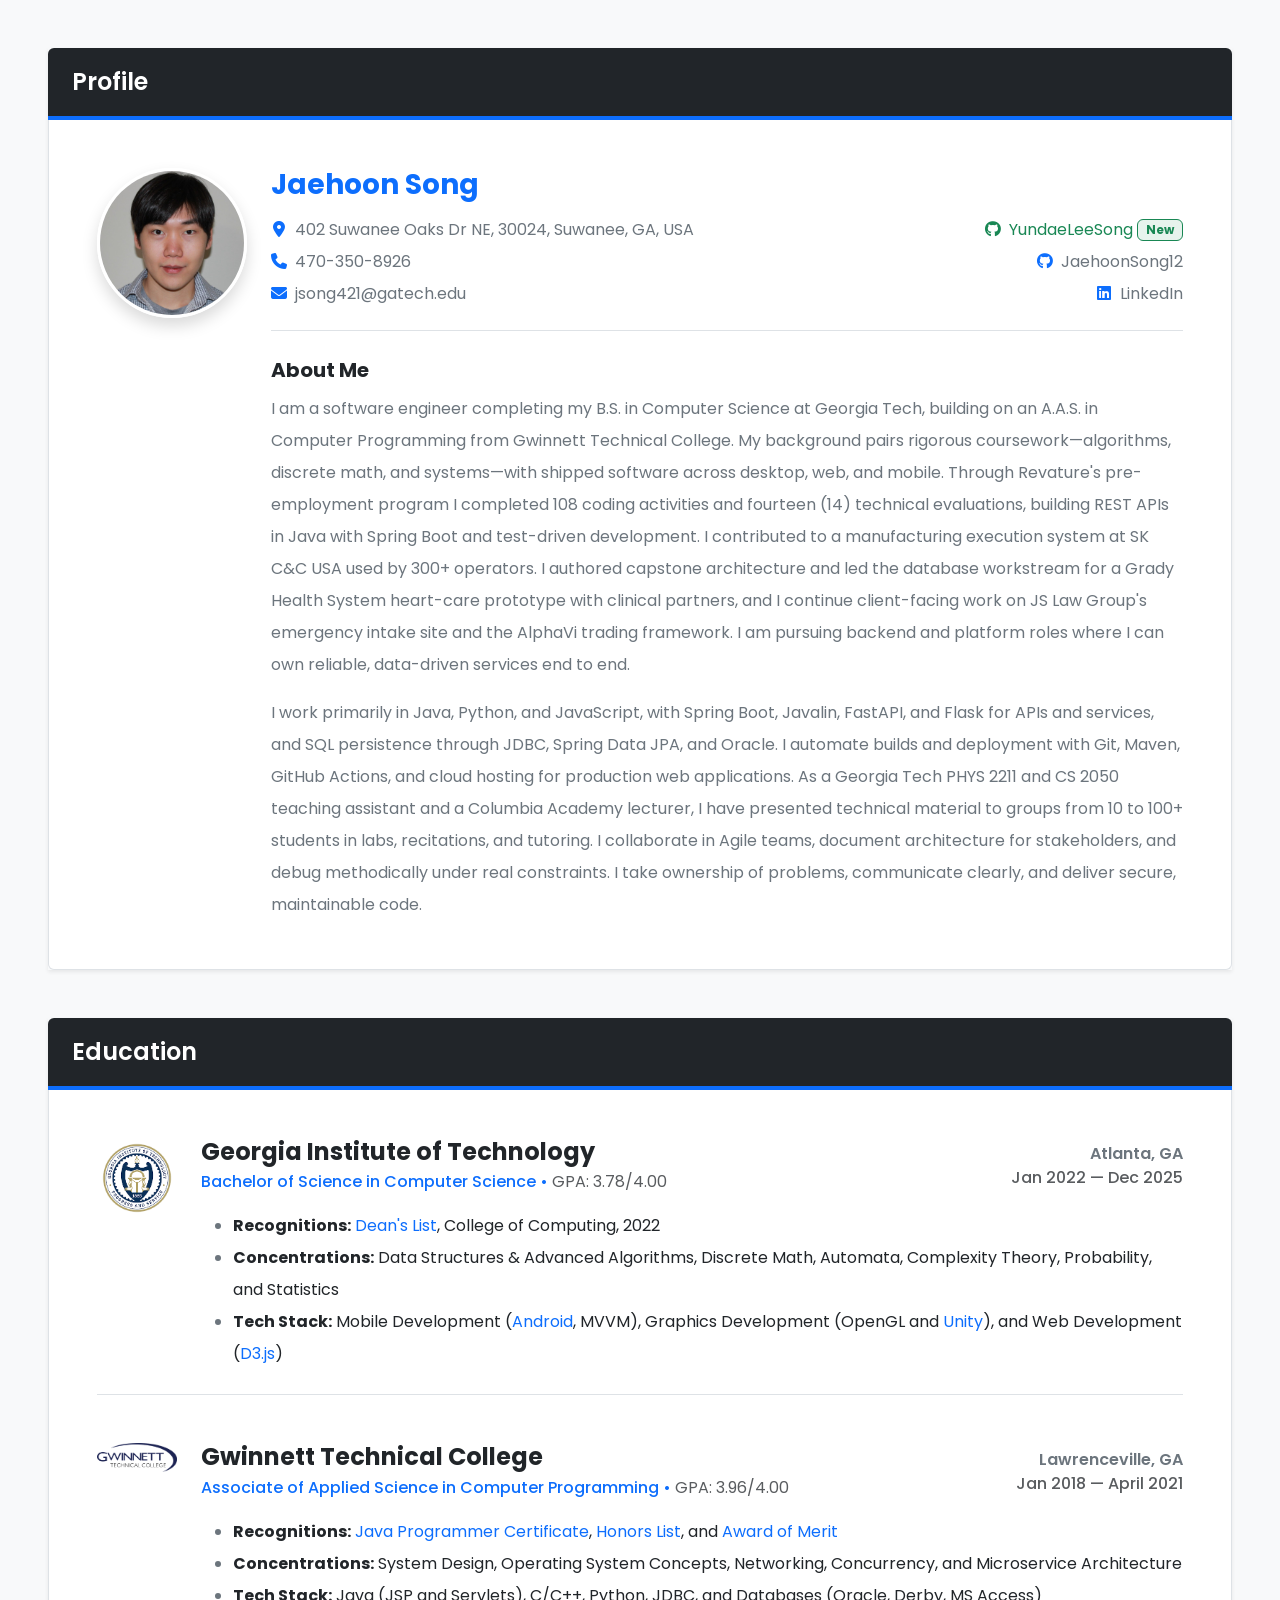
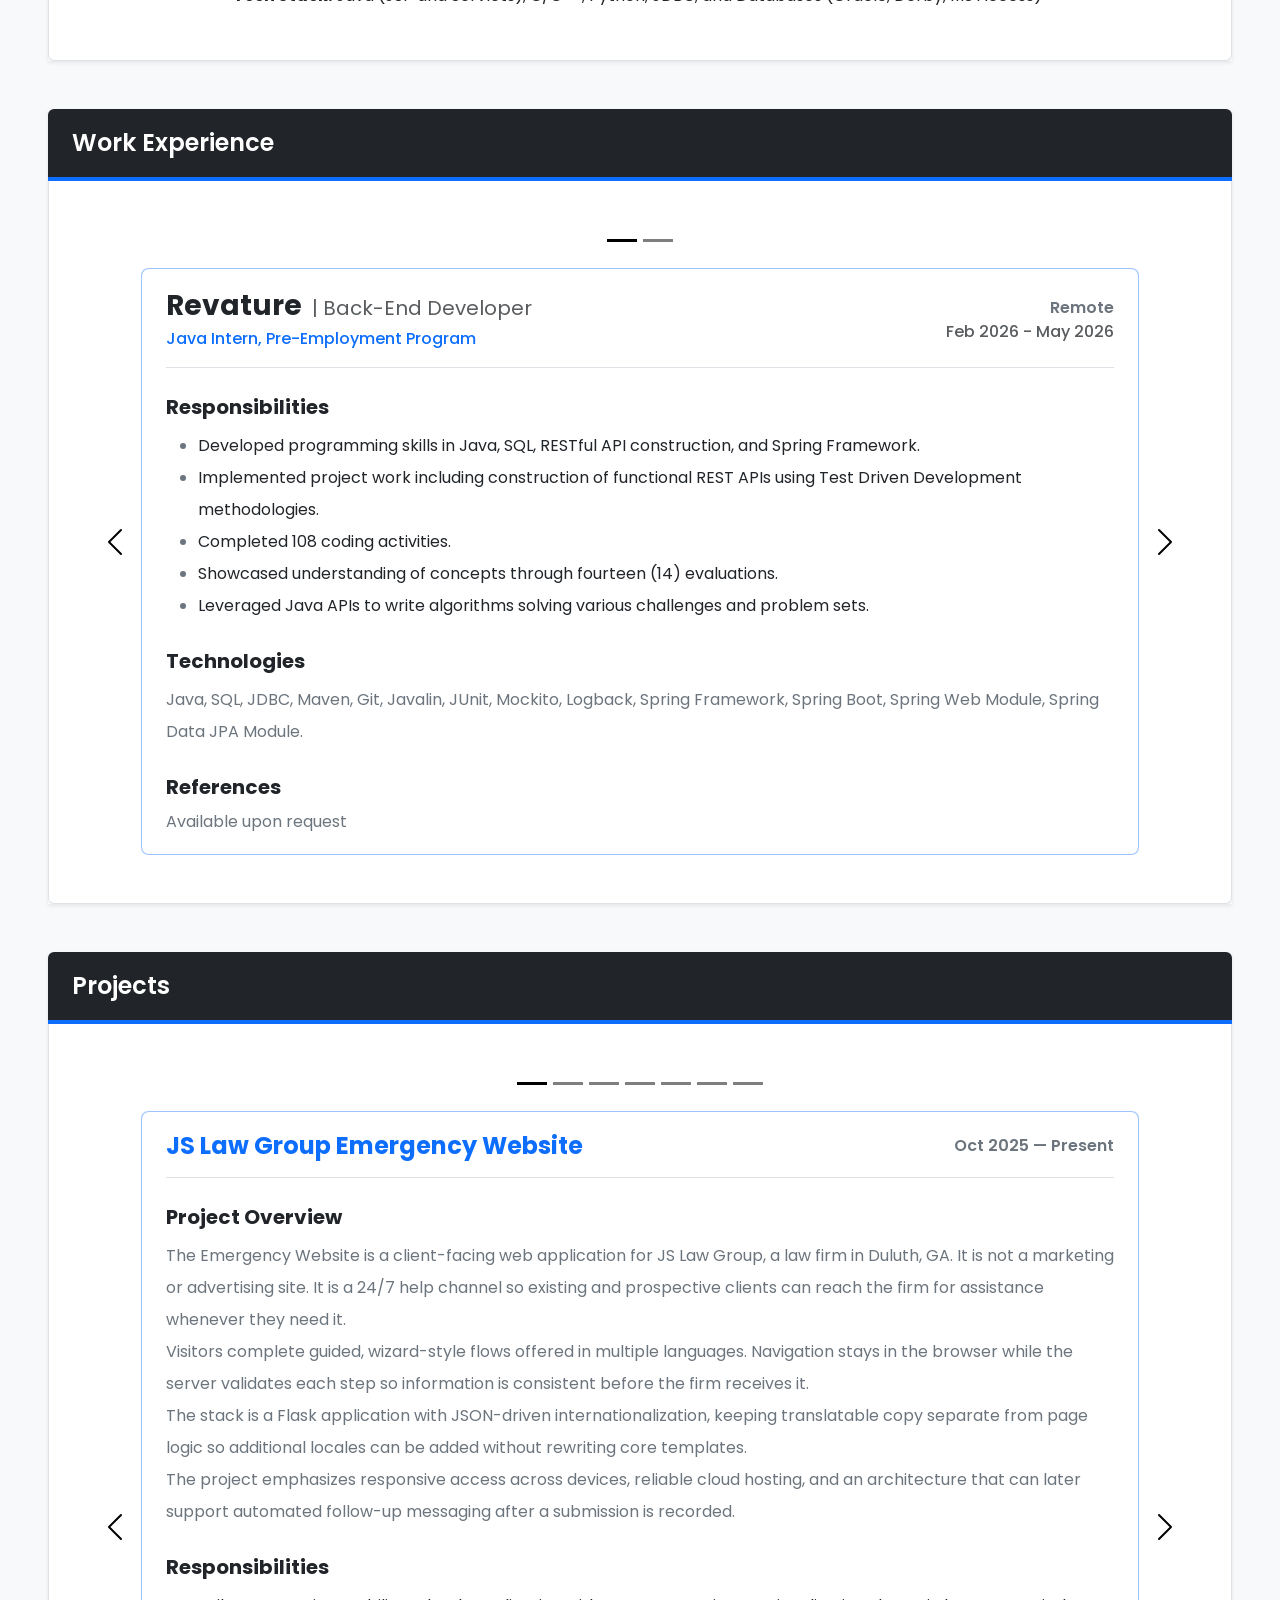
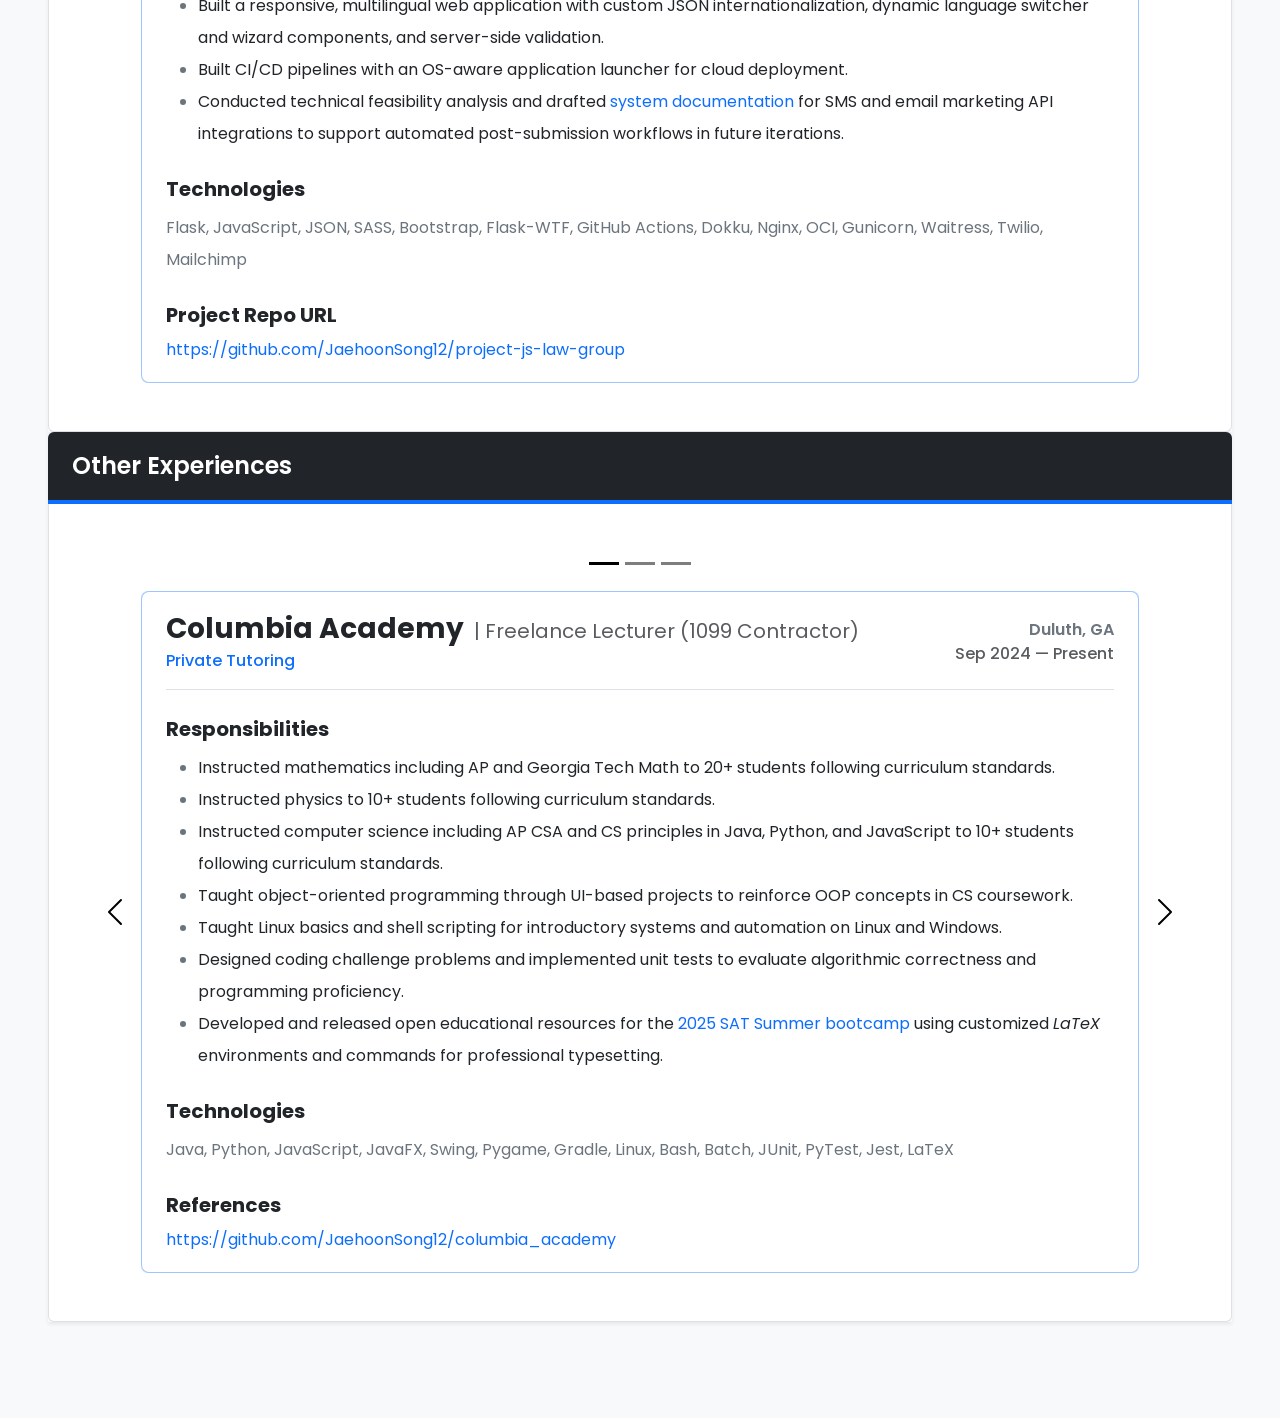
==== commit 6608e0fc: "init" ====
--- a/docs/index.html
+++ b/docs/index.html
@@ -15,6 +15,46 @@
 
     <!-- Font Awesome -->
     <link rel="stylesheet" href="https://cdnjs.cloudflare.com/ajax/libs/font-awesome/6.5.2/css/all.min.css" />
+    <style>
+      .resume-carousel {
+        position: relative;
+        padding: 0 2.75rem;
+      }
+      .resume-carousel .carousel-inner,
+      .resume-carousel .carousel-item {
+        width: 100%;
+      }
+      .resume-carousel .carousel-item {
+        border: 1px solid rgba(33, 37, 41, 0.14);
+        border-radius: 0.5rem;
+        padding: 1.25rem 1.5rem;
+        background-color: #fff;
+      }
+      .resume-carousel .carousel-item.active {
+        border-color: rgba(13, 110, 253, 0.4);
+        box-shadow: 0 0 0 1px rgba(13, 110, 253, 0.08);
+      }
+      .resume-carousel .carousel-indicators {
+        position: relative;
+        margin-bottom: 1rem;
+      }
+      .resume-carousel .carousel-control-prev,
+      .resume-carousel .carousel-control-next {
+        width: 2.25rem;
+        opacity: 1;
+      }
+      .resume-carousel .carousel-control-prev {
+        left: 0;
+      }
+      .resume-carousel .carousel-control-next {
+        right: 0;
+      }
+      @media (max-width: 576px) {
+        .resume-carousel {
+          padding: 0 2rem;
+        }
+      }
+    </style>
   </head>
   <body class="bg-light text-dark" style="font-family: 'Poppins', sans-serif;">
     <div class="container-fluid py-5 px-lg-5 px-3">
@@ -27,28 +67,28 @@
         <div class="bg-white border border-top-0 p-4 p-md-5 rounded-bottom d-flex flex-column flex-md-row align-items-start gap-4">
           <img src="img/jaehoonsong.jpg" alt="Jaehoon Song" class="rounded-circle shadow border border-3 border-white" style="width: 150px; height: 150px; object-fit: cover;" />
           <div class="text-center text-md-start flex-grow-1 w-100">
-            <div class="d-flex flex-column flex-lg-row justify-content-between align-items-start border-bottom pb-4 mb-4">
-              <div>
-                <h2 class="h3 fw-bold mb-3 text-primary">Jaehoon Song</h2>
+            <div class="border-bottom pb-4 mb-4">
+              <h2 class="h3 fw-bold mb-3 text-primary">Jaehoon Song</h2>
+              <div class="d-flex flex-column flex-lg-row justify-content-between align-items-start gap-3">
                 <div class="text-secondary d-flex flex-column gap-2 text-start mx-auto mx-md-0">
                   <span><i class="fa-solid fa-location-dot text-primary me-2" style="width: 16px; text-align: center;"></i>402 Suwanee Oaks Dr NE, 30024, Suwanee, GA, USA</span>
                   <span><i class="fa-solid fa-phone text-primary me-2" style="width: 16px; text-align: center;"></i>470-350-8926</span>
                   <span><i class="fa-solid fa-envelope text-primary me-2" style="width: 16px; text-align: center;"></i><a href="mailto:jsong421@gatech.edu" class="link-secondary text-decoration-none link-primary">jsong421@gatech.edu</a></span>
                 </div>
-              </div>
-              <div class="text-start text-lg-end mt-4 mt-lg-0 text-secondary d-flex flex-column gap-2">
-                <span><span class="badge bg-success bg-opacity-10 text-success ms-1 border border-success align-middle">New</span> <i class="fa-brands fa-github text-success me-2 fs-5 align-middle"></i><a href="https://github.com/YundaeLeeSong" target="_blank" class="link-secondary text-decoration-none link-success align-middle">YundaeLeeSong</a></span>
-                <span><i class="fa-brands fa-github text-primary me-2 fs-5 align-middle"></i><a href="https://github.com/JaehoonSong12" target="_blank" class="link-secondary text-decoration-none link-primary align-middle">JaehoonSong12</a></span>
-                <span><i class="fa-brands fa-linkedin text-primary me-2 fs-5 align-middle"></i><a href="https://www.linkedin.com/in/jaehoon-song-847422233/" target="_blank" class="link-secondary text-decoration-none link-primary align-middle">LinkedIn</a></span>
-              </div>
-            </div>
-            
+                <div class="text-secondary d-flex flex-column gap-2 text-start text-lg-end mx-auto mx-md-0 ms-lg-auto">
+                  <span><i class="fa-brands fa-github text-success me-2" style="width: 16px; text-align: center;"></i><a href="https://github.com/YundaeLeeSong" target="_blank" class="link-secondary text-decoration-none link-success">YundaeLeeSong</a> <span class="badge bg-success bg-opacity-10 text-success border border-success align-middle">New</span></span>
+                  <span><i class="fa-brands fa-github text-primary me-2" style="width: 16px; text-align: center;"></i><a href="https://github.com/JaehoonSong12" target="_blank" class="link-secondary text-decoration-none link-primary">JaehoonSong12</a></span>
+                  <span><i class="fa-brands fa-linkedin text-primary me-2" style="width: 16px; text-align: center;"></i><a href="https://www.linkedin.com/in/jaehoon-song-847422233/" target="_blank" class="link-secondary text-decoration-none link-primary">LinkedIn</a></span>
+                </div>
+              </div>
+            </div>
+
             <div class="fw-bold mb-2 fs-5 text-start">About Me</div>
             <p class="text-secondary lh-lg mb-3 text-start">
-              As a dedicated Software Engineer graduating with a Bachelor of Science in Computer Science from the Georgia Institute of Technology, I have cultivated a strong foundation in mathematical algorithms, discrete math, and systems architecture. My professional journey spans across developing robust desktop, mobile, and web applications, heavily emphasized during my intensive Revature pre-employment program where I completed over 100 coding activities and built functional REST APIs using Test-Driven Development. I thrive in Agile collaborative environments, having led system architecture design for a Grady Health System capstone project and delivered customer-driven solutions as a developer for JS Law Group and AlphaVi. My career goal is to leverage my comprehensive software development lifecycle experience to build scalable, data-driven backend systems and impactful user experiences.
+              I am a software engineer completing my B.S. in Computer Science at Georgia Tech, building on an A.A.S. in Computer Programming from Gwinnett Technical College. My background pairs rigorous coursework—algorithms, discrete math, and systems—with shipped software across desktop, web, and mobile. Through Revature's pre-employment program I completed 108 coding activities and fourteen (14) technical evaluations, building REST APIs in Java with Spring Boot and test-driven development. I contributed to a manufacturing execution system at SK C&amp;C USA used by 300+ operators. I authored capstone architecture and led the database workstream for a Grady Health System heart-care prototype with clinical partners, and I continue client-facing work on JS Law Group's emergency intake site and the AlphaVi trading framework. I am pursuing backend and platform roles where I can own reliable, data-driven services end to end.
             </p>
             <p class="text-secondary lh-lg mb-0 text-start">
-              My technical skillset is deeply rooted in backend and full-stack development, with production-level proficiency in Java, Python, and JavaScript, alongside frameworks such as Spring Boot, Javalin, FastAPI, and Flask. I am highly capable in database management (SQL, JDBC, Spring Data JPA, Oracle) and CI/CD pipeline automation for seamless cloud deployment. Beyond writing code, I possess strong leadership, communication, and presentation skills, honed through my extensive experience as an Undergraduate Teaching Assistant and Lecturer, where I managed large classrooms, simplified complex algorithmic concepts, and mentored students in object-oriented programming. As a proactive team player and analytical problem-solver, I am committed to continuous learning, delivering secure code, and driving technical excellence in every collaborative endeavor.
+              I work primarily in Java, Python, and JavaScript, with Spring Boot, Javalin, FastAPI, and Flask for APIs and services, and SQL persistence through JDBC, Spring Data JPA, and Oracle. I automate builds and deployment with Git, Maven, GitHub Actions, and cloud hosting for production web applications. As a Georgia Tech PHYS 2211 and CS 2050 teaching assistant and a Columbia Academy lecturer, I have presented technical material to groups from 10 to 100+ students in labs, recitations, and tutoring. I collaborate in Agile teams, document architecture for stakeholders, and debug methodically under real constraints. I take ownership of problems, communicate clearly, and deliver secure, maintainable code.
             </p>
           </div>
         </div>
@@ -60,7 +100,7 @@
           Education
         </div>
         <div class="bg-white border border-top-0 p-4 p-md-5 rounded-bottom">
-          
+
           <!-- Georgia Tech -->
           <div class="d-flex flex-column flex-lg-row align-items-start gap-4 mb-5 pb-4 border-bottom">
             <img src="img/gt_logo.png" alt="Georgia Tech" style="width: 80px; object-fit: contain;" />
@@ -114,66 +154,91 @@
           Work Experience
         </div>
         <div class="bg-white border border-top-0 p-4 p-md-5 rounded-bottom">
-          <div class="d-flex flex-column flex-lg-row justify-content-between align-items-lg-center border-bottom pb-3 mb-4">
-            <div>
-              <h3 class="h3 fw-bold mb-1">Revature <span class="fw-normal text-muted fs-5 ms-1">| Java Intern</span></h3>
-              <div class="fw-medium text-primary">Revature Pre-Employment Program &bull; Back-end Developer</div>
-            </div>
-            <div class="fw-semibold text-secondary mt-2 mt-lg-0">
-              Feb 2026 - May 2026
-            </div>
+          <div id="workExperienceCarousel" class="carousel slide carousel-dark resume-carousel" data-bs-ride="false" data-bs-interval="false" data-bs-touch="true">
+            <div class="carousel-indicators">
+              <button type="button" data-bs-target="#workExperienceCarousel" data-bs-slide-to="0" class="active" aria-current="true" aria-label="Entry 1 of 2"></button>
+              <button type="button" data-bs-target="#workExperienceCarousel" data-bs-slide-to="1" aria-label="Entry 2 of 2"></button>
+            </div>
+            <div class="carousel-inner">
+              <div class="carousel-item active">
+                <div class="d-flex flex-column flex-lg-row justify-content-between align-items-lg-center border-bottom pb-3 mb-4">
+                  <div>
+                    <h3 class="h3 fw-bold mb-1">
+                      <a href="https://www.revature.com/" target="_blank" class="link-dark link-underline-opacity-0 link-underline-opacity-100-hover">Revature</a>
+                      <span class="fw-normal text-muted fs-5 ms-1">| Back-End Developer</span>
+                    </h3>
+                    <div class="fw-medium text-primary">Java Intern, Pre-Employment Program</div>
+                  </div>
+                  <div class="text-lg-end mt-2 mt-lg-0">
+                    <span class="fw-semibold text-secondary d-block">Remote</span>
+                    <span class="fw-medium text-muted">Feb 2026 - May 2026</span>
+                  </div>
+                </div>
+
+                <div class="fw-bold mt-4 mb-2 fs-5">Responsibilities</div>
+
+                <ul class="lh-lg mb-4 text-secondary">
+                  <li><span class="text-dark">Developed programming skills in Java, SQL, RESTful API construction, and Spring Framework.</span></li>
+                  <li><span class="text-dark">Implemented project work including construction of functional REST APIs using Test Driven Development methodologies.</span></li>
+                  <li><span class="text-dark">Completed 108 coding activities.</span></li>
+                  <li><span class="text-dark">Showcased understanding of concepts through fourteen (14) evaluations.</span></li>
+                  <li><span class="text-dark">Leveraged Java APIs to write algorithms solving various challenges and problem sets.</span></li>
+                </ul>
+
+                <div class="fw-bold mt-4 mb-2 fs-5">Technologies</div>
+
+                <div class="lh-lg text-secondary">
+                  Java, SQL, JDBC, Maven, Git, Javalin, JUnit, Mockito, Logback,
+                  Spring Framework, Spring Boot, Spring Web Module, Spring Data JPA Module.
+                </div>
+
+                <div class="fw-bold mt-4 mb-2 fs-5">References</div>
+                <span class="link-secondary">Available upon request</span>
+              </div>
+
+              <div class="carousel-item">
+                <!-- SK C&C USA -->
+                <div class="d-flex flex-column flex-lg-row justify-content-between align-items-lg-center border-bottom pb-3 mb-4">
+                  <div>
+                    <h3 class="h3 fw-bold mb-1">
+                      <a href="https://www.skaxus.com/" target="_blank" class="link-dark link-underline-opacity-0 link-underline-opacity-100-hover">SK C&amp;C USA</a>
+                      <span class="fw-normal text-muted fs-5 ms-1">| Software Developer</span>
+                    </h3>
+                    <div class="fw-medium text-primary">Manufacturing Execution System (MES)</div>
+                  </div>
+                  <div class="text-lg-end mt-2 mt-lg-0">
+                    <span class="fw-semibold text-secondary d-block">Suwanee, GA</span>
+                    <span class="fw-medium text-muted">Apr 2021 — Aug 2021</span>
+                  </div>
+                </div>
+
+                <div class="fw-bold mt-4 mb-2 fs-5">Responsibilities</div>
+
+                <ul class="lh-lg mb-4 text-secondary">
+                  <li><span class="text-dark">Contributed to a manufacturing execution system (MES) for <a href="https://www.skbatteryamerica.com/" target="_blank" class="link-primary link-underline-opacity-0 link-underline-opacity-100-hover">SK Global Battery</a>, building operator-facing desktop applications and plant-system integrations.</span></li>
+                  <li><span class="text-dark">Maintained virtual machine environments and database operations to ensure data consistency across manufacturing systems.</span></li>
+                  <li><span class="text-dark">Authored user documentation and operator guides for MES interfaces serving 300+ users.</span></li>
+                </ul>
+
+                <div class="fw-bold mt-4 mb-2 fs-5">Technologies</div>
+
+                <div class="lh-lg text-secondary">
+                  WinForms, .NET, SOAP, HTTP, XML, TCP/IP, VMware, Oracle Database, PLC integration
+                </div>
+
+                <div class="fw-bold mt-4 mb-2 fs-5">References</div>
+                <span class="link-secondary">Available upon request</span>
+              </div>
+            </div>
+            <button class="carousel-control-prev" type="button" data-bs-target="#workExperienceCarousel" data-bs-slide="prev">
+              <span class="carousel-control-prev-icon" aria-hidden="true"></span>
+              <span class="visually-hidden">Previous</span>
+            </button>
+            <button class="carousel-control-next" type="button" data-bs-target="#workExperienceCarousel" data-bs-slide="next">
+              <span class="carousel-control-next-icon" aria-hidden="true"></span>
+              <span class="visually-hidden">Next</span>
+            </button>
           </div>
-
-          <div class="fw-bold mt-4 mb-2 fs-5">Responsibilities</div>
-
-          <ul class="lh-lg mb-4 text-secondary">
-            <li><span class="text-dark">Developed programming skills in Java, SQL, RESTful API construction, and Spring Framework.</span></li>
-            <li><span class="text-dark">Implemented project work including construction of functional REST APIs using Test Driven Development methodologies.</span></li>
-            <li><span class="text-dark">Completed 108 coding activities.</span></li>
-            <li><span class="text-dark">Showcased understanding of concepts through fourteen (14) evaluations.</span></li>
-            <li><span class="text-dark">Leveraged Java APIs to write algorithms solving various challenges and problem sets.</span></li>
-          </ul>
-
-          <div class="fw-bold mt-4 mb-2 fs-5">Technologies</div>
-
-          <div class="lh-lg text-secondary">
-            Java, SQL, JDBC, Maven, Git, Javalin, JUnit, Mockito, Logback,
-            Spring Framework, Spring Boot, Spring Web Module, Spring Data JPA Module.
-          </div>
-
-          <div class="fw-bold mt-4 mb-2 fs-5">References</div>
-          <span class="link-secondary">Available upon request</span>
-
-          <!-- Divider between experiences -->
-          <hr class="my-5 border-secondary border-2 opacity-10" />
-
-          <!-- SK C&C USA -->
-          <div class="d-flex flex-column flex-lg-row justify-content-between align-items-lg-center border-bottom pb-3 mb-4">
-            <div>
-              <h3 class="h4 fw-bold mb-0 text-primary">
-                <a href="https://www.skaxus.com/" target="_blank" class="link-primary link-underline-opacity-0 link-underline-opacity-100-hover">SK C&C USA</a>
-              </h3>
-              <div class="fw-medium text-secondary mt-1">Software Developer &bull; Suwanee, GA</div>
-            </div>
-            <div class="text-lg-end mt-2 mt-lg-0">
-              <span class="fw-semibold text-secondary">Apr 2021 — Aug 2021</span>
-            </div>
-          </div>
-
-          <div class="fw-bold mt-4 mb-2 fs-5">Responsibilities</div>
-          <ul class="lh-lg mb-4 text-secondary">
-            <li><span class="text-dark">Contributed to a manufacturing execution system (MES) for <a href="https://www.skbatteryamerica.com/" target="_blank" class="link-primary link-underline-opacity-0 link-underline-opacity-100-hover">SK Global Battery</a>, building operator-facing desktop applications and plant-system integrations.</span></li>
-            <li><span class="text-dark">Maintained virtual machine environments and database operations to ensure data consistency across manufacturing systems.</span></li>
-            <li><span class="text-dark">Authored user documentation and operator guides for MES interfaces serving 300+ users.</span></li>
-          </ul>
-
-          <div class="fw-bold mt-4 mb-2 fs-5">Technologies</div>
-          <p class="text-secondary lh-lg mb-4">
-            WinForms, .NET, SOAP, HTTP, XML, TCP/IP, VMware, Oracle Database, PLC integration
-          </p>
-
-          <div class="fw-bold mt-4 mb-2 fs-5">References</div>
-          <span class="link-secondary">Available upon request</span>
 
         </div>
       </div>
@@ -184,260 +249,313 @@
           Projects
         </div>
         <div class="bg-white border border-top-0 p-4 p-md-5 rounded-bottom">
-
-          <!-- Project: JS Law Group -->
-          <div class="d-flex flex-column flex-lg-row justify-content-between align-items-lg-center border-bottom pb-3 mb-4">
-            <div>
-              <h3 class="h4 fw-bold mb-0 text-primary">
-                <a href="https://jslawgroup-ip.152.70.198.43.sslip.io/" target="_blank" class="link-primary link-underline-opacity-0 link-underline-opacity-100-hover">JS Law Group</a>
-              </h3>
-              <div class="fw-medium text-secondary mt-1">Web Developer (1099 Contractor) &bull; Duluth, GA</div>
-            </div>
-            <div class="text-lg-end mt-2 mt-lg-0">
-              <span class="fw-semibold text-secondary">Oct 2025 — Present</span>
-            </div>
+          <div id="projectsCarousel" class="carousel slide carousel-dark resume-carousel" data-bs-ride="false" data-bs-interval="false" data-bs-touch="true">
+            <div class="carousel-indicators">
+              <button type="button" data-bs-target="#projectsCarousel" data-bs-slide-to="0" class="active" aria-current="true" aria-label="Entry 1 of 7"></button>
+              <button type="button" data-bs-target="#projectsCarousel" data-bs-slide-to="1" aria-label="Entry 2 of 7"></button>
+              <button type="button" data-bs-target="#projectsCarousel" data-bs-slide-to="2" aria-label="Entry 3 of 7"></button>
+              <button type="button" data-bs-target="#projectsCarousel" data-bs-slide-to="3" aria-label="Entry 4 of 7"></button>
+              <button type="button" data-bs-target="#projectsCarousel" data-bs-slide-to="4" aria-label="Entry 5 of 7"></button>
+              <button type="button" data-bs-target="#projectsCarousel" data-bs-slide-to="5" aria-label="Entry 6 of 7"></button>
+              <button type="button" data-bs-target="#projectsCarousel" data-bs-slide-to="6" aria-label="Entry 7 of 7"></button>
+            </div>
+            <div class="carousel-inner">
+              <div class="carousel-item active">
+                <!-- Project: JS Law Group -->
+                <div class="d-flex flex-column flex-lg-row justify-content-between align-items-lg-center border-bottom pb-3 mb-4">
+                  <div>
+                    <h3 class="h4 fw-bold mb-0 text-primary">
+                      <a href="https://jslawgroup-ip.152.70.198.43.sslip.io/" target="_blank" class="link-primary link-underline-opacity-0 link-underline-opacity-100-hover">JS Law Group Emergency Website</a>
+                    </h3>
+                  </div>
+                  <div class="text-lg-end mt-2 mt-lg-0">
+                    <span class="fw-semibold text-secondary">Oct 2025 — Present</span>
+                  </div>
+                </div>
+
+                <div class="fw-bold mt-4 mb-2 fs-5">Project Overview</div>
+                <p class="text-secondary lh-lg mb-4">
+                  The Emergency Website is a client-facing web application for JS Law Group, a law firm in Duluth, GA.
+                  It is not a marketing or advertising site. It is a 24/7 help channel so existing and prospective clients can reach the firm for assistance whenever they need it.<br>
+                  Visitors complete guided, wizard-style flows offered in multiple languages. Navigation stays in the browser while the server validates each step so information is consistent before the firm receives it.<br>
+                  The stack is a Flask application with JSON-driven internationalization, keeping translatable copy separate from page logic so additional locales can be added without rewriting core templates.<br>
+                  The project emphasizes responsive access across devices, reliable cloud hosting, and an architecture that can later support automated follow-up messaging after a submission is recorded.
+                </p>
+
+                <div class="fw-bold mt-4 mb-2 fs-5">Responsibilities</div>
+                <ul class="lh-lg mb-4 text-secondary">
+                  <li><span class="text-dark">Built a responsive, multilingual web application with custom JSON internationalization, dynamic language switcher and wizard components, and server-side validation.</span></li>
+                  <li><span class="text-dark">Built CI/CD pipelines with an OS-aware application launcher for cloud deployment.</span></li>
+                  <li><span class="text-dark">Conducted technical feasibility analysis and drafted <a href="https://github.com/JaehoonSong12/project-js-law-group/blob/main/docs/system_doc.pdf" target="_blank" class="link-primary link-underline-opacity-0 link-underline-opacity-100-hover">system documentation</a> for SMS and email marketing API integrations to support automated post-submission workflows in future iterations.</span></li>
+                </ul>
+
+                <div class="fw-bold mt-4 mb-2 fs-5">Technologies</div>
+                <p class="text-secondary lh-lg mb-4">
+                  Flask, JavaScript, JSON, SASS, Bootstrap, Flask-WTF, GitHub Actions, Dokku, Nginx, OCI, Gunicorn, Waitress, Twilio, Mailchimp
+                </p>
+
+                <div class="fw-bold mt-4 mb-2 fs-5">Project Repo URL</div>
+                <a href="https://github.com/JaehoonSong12/project-js-law-group" target="_blank" class="link-primary link-underline link-underline-opacity-0 link-underline-opacity-100-hover text-break">
+                  https://github.com/JaehoonSong12/project-js-law-group
+                </a>
+              </div>
+
+              <div class="carousel-item">
+                <!-- Project: AlphaVi -->
+                <div class="d-flex flex-column flex-lg-row justify-content-between align-items-lg-center border-bottom pb-3 mb-4">
+                  <div>
+                    <h3 class="h4 fw-bold mb-0 text-primary">AlphaVi Trading Bot</h3>
+                  </div>
+                  <div class="text-lg-end mt-2 mt-lg-0">
+                    <span class="fw-semibold text-secondary">Mar 2025 — Present</span>
+                  </div>
+                </div>
+
+                <div class="fw-bold mt-4 mb-2 fs-5">Project Overview</div>
+                <p class="text-secondary lh-lg mb-4">
+                  AlphaVi is a solo-built quantitative trading framework for researching, deciding, and automating equity and ETF positions from one local runtime.<br>
+                  The design treats trading as a pipeline. Broker and market feeds are consolidated into a single picture of cash, open positions, and live prices. Analytical layers interpret that state against historical behavior, and execution applies sizing and timing rules across the session.<br>
+                  Rather than a single script, the codebase is packaged as reusable Python libraries so data ingestion, predictive modeling, and order workflows can evolve independently while sharing the same internal data contract.<br>
+                  The project emphasizes modularity, repeatable scheduling, and regime-aware decision making (market conditions, long vs short posture) before any order is sent to the broker.
+                </p>
+
+                <div class="fw-bold mt-4 mb-2 fs-5">Responsibilities</div>
+                <ul class="lh-lg mb-4 text-secondary">
+                  <li><span class="text-dark">Refactored a solo trading-bot codebase into <i>AlphaVi</i> as reusable Python libraries and ran the framework end to end on a local workstation.</span></li>
+                  <li><span class="text-dark">Integrated Alpaca broker API, FTP, and market data feeds into one ingestion layer that normalizes account, position, and pricing signals.</span></li>
+                  <li><span class="text-dark">Built regression models on historical price and position data to rank long and short candidates and guide trade timing and sizing.</span></li>
+                  <li><span class="text-dark">Built a scheduler-driven pipeline with timed jobs and accounting-based buy/sell rules from normalized account and market data.</span></li>
+                </ul>
+
+                <div class="fw-bold mt-4 mb-2 fs-5">Technologies</div>
+                <p class="text-secondary lh-lg mb-4">
+                  Python, uv, Requests, APScheduler, multithreading, pandas, linear regression, yfinance, FastAPI, Alpaca API, FTP, JSON, CSV
+                </p>
+
+                <div class="fw-bold mt-4 mb-2 fs-5">Project Repo URL</div>
+                <a href="https://github.com/YundaeLeeSong/bck-ydjs08-tradingbot" target="_blank" class="link-primary link-underline link-underline-opacity-0 link-underline-opacity-100-hover text-break">
+                  https://github.com/YundaeLeeSong/bck-ydjs08-tradingbot
+                </a>
+              </div>
+
+              <div class="carousel-item">
+                <!-- Project 3: PEP RecipeHub -->
+                <div class="d-flex flex-column flex-lg-row justify-content-between align-items-lg-center border-bottom pb-3 mb-4">
+                  <div>
+                    <h3 class="h4 fw-bold mb-0 text-primary">PEP-GP-WebDevProject-Recipe_v2.1</h3>
+                  </div>
+                  <div class="text-lg-end mt-2 mt-lg-0">
+                    <span class="fw-semibold text-secondary">Apr 25, 2026 — May 8, 2026</span>
+                    <span class="fw-medium text-muted ms-2">(7 hours)</span>
+                  </div>
+                </div>
+
+                <div class="fw-bold mt-4 mb-2 fs-5">Project Overview</div>
+                <p class="text-secondary lh-lg mb-4">
+                  RecipeHub is a full-stack web application that allows users to manage recipes
+                  and ingredients through a browser-based interface. The application includes
+                  user authentication with different permission levels including regular users and admins.<br>
+                  Regular users can perform CRUD operations on recipes including viewing,
+                  searching, adding, updating, and deleting recipes. Admin users have additional
+                  privileges to manage ingredients through the system.<br>
+                  The application uses an HTML/CSS/JavaScript frontend communicating with a Java
+                  backend REST API running on port 8081. Security measures include CORS support,
+                  password confirmation during registration, session management, and role-based access control.<br>
+                  The project emphasizes full-stack integration, frontend usability, secure authentication,
+                  and efficient data management through REST API architecture.
+                </p>
+
+                <div class="fw-bold mt-4 mb-2 fs-5">Responsibilities</div>
+                <ul class="lh-lg mb-4 text-secondary">
+                  <li><span class="text-dark">Engineered a full-stack, Multi-Page Application (MPA) integrating a dynamic <strong>Vanilla HTML, CSS, and JavaScript</strong> frontend with a monolithic <strong>Javalin REST API</strong> backend running on an in-memory H2 database.</span></li>
+                  <li><span class="text-dark">Implemented secure, token-based session management and authentication workflows, configuring client-side <code>sessionStorage</code> and explicit backend <strong>CORS policies</strong> to handle cross-origin HTTP requests.</span></li>
+                  <li><span class="text-dark">Integrated the <strong>native Fetch API</strong> to asynchronously communicate with the backend, facilitating dynamic DOM rendering for recipe CRUD operations, pagination, and search filtering without page reloads.</span></li>
+                  <li><span class="text-dark">Architected <strong>Role-Based Access Control (RBAC)</strong> using custom Javalin middleware, strictly enforcing permission layers to grant regular users recipe management while restricting ingredient taxonomy administration to authorized chefs.</span></li>
+                </ul>
+
+                <div class="fw-bold mt-4 mb-2 fs-5">Technologies</div>
+                <p class="text-secondary lh-lg mb-4">
+                  Vanilla JavaScript, HTML5, CSS3, Java, Javalin, JDBC, Fetch API, CORS, RESTful API, H2 Database
+                </p>
+
+                <div class="fw-bold mt-4 mb-2 fs-5">Project Repo URL</div>
+                <a href="https://github.com/JaehoonSong12/PEP-Project03-Web-RecipeManagement" target="_blank" class="link-primary link-underline link-underline-opacity-0 link-underline-opacity-100-hover text-break">
+                  https://github.com/JaehoonSong12/PEP-Project03-Web-RecipeManagement
+                </a>
+              </div>
+
+              <div class="carousel-item">
+                <!-- Project 2: PEP Spring -->
+                <div class="d-flex flex-column flex-lg-row justify-content-between align-items-lg-center border-bottom pb-3 mb-4">
+                  <div>
+                    <h3 class="h4 fw-bold mb-0 text-primary">PEP-SpringSocialMediaBlogAPI-Project_v2.0</h3>
+                  </div>
+                  <div class="text-lg-end mt-2 mt-lg-0">
+                    <span class="fw-semibold text-secondary">Apr 11, 2026 — Apr 24, 2026</span>
+                    <span class="fw-medium text-muted ms-2">(7 hours)</span>
+                  </div>
+                </div>
+
+                <div class="fw-bold mt-4 mb-2 fs-5">Project Overview</div>
+                <p class="text-secondary lh-lg mb-4">
+                  This social media application serves as a backend API without a frontend.
+                  The application manages user accounts and messages submitted to the platform.
+                  Unlike the previous version, this implementation was created using the
+                  Spring Framework including Spring Boot and Spring Web.<br>
+                  Similar to the earlier iteration, the backend delivers data required for
+                  displaying messages and user information while processing registrations,
+                  logins, message creation, updates, and deletions.
+                </p>
+
+                <div class="fw-bold mt-4 mb-2 fs-5">Responsibilities</div>
+                <ul class="lh-lg mb-4 text-secondary">
+                  <li><span class="text-dark">Engineered a modernized backend utilizing the <strong>Spring Boot Framework</strong>, leveraging <strong>Spring Web MVC</strong> with <code>@RestController</code> to securely process user registrations, authenticated logins, and message CRUD operations.</span></li>
+                  <li><span class="text-dark">Refactored the data persistence layer from raw JDBC to <strong>Spring Data JPA</strong> interfaces with <code>@Repository</code>, abstracting boilerplate database logic to safely execute queries against the built-in <strong>H2 database</strong>.</span></li>
+                  <li><span class="text-dark">Architected a strict 3-Layer structure, utilizing Spring's core Dependency Injection (DI) via <code>@Autowired</code> to cleanly decouple controllers, services, and JPA repositories.</span></li>
+                  <li><span class="text-dark">Implemented centralized, global error handling via the <strong>Controller Advice pattern</strong> with <code>@RestControllerAdvice</code>, mapping custom business exceptions to standard HTTP status codes such as 400, 401, and 409.</span></li>
+                </ul>
+
+                <div class="fw-bold mt-4 mb-2 fs-5">Technologies</div>
+                <p class="text-secondary lh-lg mb-4">
+                  Java, Spring Framework, Spring Boot, Spring Web MVC, Spring Data JPA, H2 Database, RESTful API, AOP Exception Handling
+                </p>
+
+                <div class="fw-bold mt-4 mb-2 fs-5">Project Repo URL</div>
+                <a href="https://github.com/JaehoonSong12/PEP-Project02-SpringSocialMediaBlogAPI" target="_blank" class="link-primary link-underline link-underline-opacity-0 link-underline-opacity-100-hover text-break">
+                  https://github.com/JaehoonSong12/PEP-Project02-SpringSocialMediaBlogAPI
+                </a>
+              </div>
+
+              <div class="carousel-item">
+                <!-- Project 1: PEP Javalin -->
+                <div class="d-flex flex-column flex-lg-row justify-content-between align-items-lg-center border-bottom pb-3 mb-4">
+                  <div>
+                    <h3 class="h4 fw-bold mb-0 text-primary">PEP-SocialMediaBlogAPI-Project_v2.0</h3>
+                  </div>
+                  <div class="text-lg-end mt-2 mt-lg-0">
+                    <span class="fw-semibold text-secondary">Mar 21, 2026 — Apr 10, 2026</span>
+                    <span class="fw-medium text-muted ms-2">(7 hours)</span>
+                  </div>
+                </div>
+
+                <div class="fw-bold mt-4 mb-2 fs-5">Project Overview</div>
+                <p class="text-secondary lh-lg mb-4">
+                  This social media application serves as a backend API without a frontend.
+                  The application manages user accounts and messages submitted to the platform.
+                  Users can view all messages posted to the site as well as messages posted by
+                  a particular user. The backend processes registrations, logins, message creation,
+                  updates, deletions, and delivers the necessary data for the application.
+                </p>
+
+                <div class="fw-bold mt-4 mb-2 fs-5">Responsibilities</div>
+                <ul class="lh-lg mb-4 text-secondary">
+                  <li><span class="text-dark">Designed and implemented stateless RESTful endpoints using the <strong>Javalin framework</strong> to handle user registration, authentication, and message CRUD operations.</span></li>
+                  <li><span class="text-dark">Architected a robust 3-Layer Architecture (Controller, Service, DAO) to enforce separation of concerns, utilizing Dependency Injection to decouple business logic from data persistence.</span></li>
+                  <li><span class="text-dark">Engineered the Data Access Object (DAO) layer using <strong>JDBC</strong> and parameterized <code>PreparedStatement</code>s to securely execute SQL queries against an in-memory <strong>H2 database</strong>, preventing SQL injection.</span></li>
+                  <li><span class="text-dark">Implemented strict business validation rules in the Service layer and utilized <strong>Jackson ObjectMapper</strong> to parse and validate incoming JSON payloads, returning standardized HTTP status codes for success, client error, and unauthorized responses.</span></li>
+                </ul>
+
+                <div class="fw-bold mt-4 mb-2 fs-5">Technologies</div>
+                <p class="text-secondary lh-lg mb-4">
+                  Java, Javalin, JDBC, H2 Database, Jackson (JSON), 3-Layer Architecture, RESTful API
+                </p>
+
+                <div class="fw-bold mt-4 mb-2 fs-5">Project Repo URL</div>
+                <a href="https://github.com/JaehoonSong12/PEP-Project01-SocialMediaBlogAPI" target="_blank" class="link-primary link-underline link-underline-opacity-0 link-underline-opacity-100-hover text-break">
+                  https://github.com/JaehoonSong12/PEP-Project01-SocialMediaBlogAPI
+                </a>
+              </div>
+
+              <div class="carousel-item">
+                <!-- Project: GYCO -->
+                <div class="d-flex flex-column flex-lg-row justify-content-between align-items-lg-center border-bottom pb-3 mb-4">
+                  <div>
+                    <h3 class="h4 fw-bold mb-0 text-primary">
+                      <a href="https://kate-yk.github.io/index.html" target="_blank" class="link-primary link-underline-opacity-0 link-underline-opacity-100-hover">Greater Youth Collaborative Opus (GYCO)</a>
+                    </h3>
+                  </div>
+                  <div class="text-lg-end mt-2 mt-lg-0">
+                    <span class="fw-semibold text-secondary">April 2025 — Oct 2025</span>
+                  </div>
+                </div>
+
+                <div class="fw-bold mt-4 mb-2 fs-5">Project Overview</div>
+                <p class="text-secondary lh-lg mb-4">
+                  This project is a public website for Greater Youth Collaborative Opus (GYCO), a Korean-American youth orchestra with 50+ members.
+                  The site is the ensemble's primary online presence for families and the community: concert information, membership visibility, and ongoing announcements rather than a commercial product.<br>
+                  Content is authored and updated by student administrators, so the information architecture separates presentation from editable posts and roster-style pages.<br>
+                  The implementation is a static site (HTML, CSS, JavaScript) organized with MVC-style structure so layout, styling, and page data can change independently as the group's season progresses.<br>
+                  The project emphasizes approachable UI/UX for non-technical editors, repeatable builds, and a lightweight workflow that keeps the live site current without a full dynamic backend.
+                </p>
+
+                <div class="fw-bold mt-4 mb-2 fs-5">Responsibilities</div>
+                <ul class="lh-lg mb-4 text-secondary">
+                  <li><span class="text-dark">Built a complete static website for a 50+ member Korean-American youth orchestra following MVC architecture.</span></li>
+                  <li><span class="text-dark">Published the site on GitHub Pages with Bootstrap-responsive layouts for concert schedules, news articles, and member pages.</span></li>
+                  <li><span class="text-dark">Organized HTML templates, SASS stylesheets, and JavaScript page logic so navigation, styling, and article content can be updated independently each season.</span></li>
+                  <li><span class="text-dark">Wrote build automation scripts that compile SASS and bundle static assets before deploy, cutting manual steps when student administrators publish roster or announcement updates.</span></li>
+                  <li><span class="text-dark">Designed the editor workflow and article/roster page templates so admins can add and revise posts in the live site, including the <a href="https://kate-yk.github.io/article.html?id=6" target="_blank" class="link-primary link-underline-opacity-0 link-underline-opacity-100-hover">Roster of Members</a> page, without editing shared layout code.</span></li>
+                </ul>
+
+                <div class="fw-bold mt-4 mb-2 fs-5">Technologies</div>
+                <p class="text-secondary lh-lg mb-4">
+                  HTML, CSS, SASS, Bootstrap, JavaScript
+                </p>
+
+                <div class="fw-bold mt-4 mb-2 fs-5">Project Repo URL</div>
+                <a href="https://github.com/kate-yk/kate-yk.github.io" target="_blank" class="link-primary link-underline link-underline-opacity-0 link-underline-opacity-100-hover text-break">
+                  https://github.com/kate-yk/kate-yk.github.io
+                </a>
+              </div>
+
+              <div class="carousel-item">
+                <!-- Project: Grady Health System -->
+                <div class="d-flex flex-column flex-lg-row justify-content-between align-items-lg-center border-bottom pb-3 mb-4">
+                  <div>
+                    <h3 class="h4 fw-bold mb-0 text-primary">Grady Health System</h3>
+                  </div>
+                  <div class="text-lg-end mt-2 mt-lg-0">
+                    <span class="fw-semibold text-secondary">Aug 2023 — May 2024</span>
+                  </div>
+                </div>
+
+                <div class="fw-bold mt-4 mb-2 fs-5">Project Overview</div>
+                <p class="text-secondary lh-lg mb-4">
+                  This Georgia Tech capstone partnered with Grady Health System to prototype a heart-care monitoring experience for patients and clinicians in the Atlanta area.
+                  Patients contribute day-to-day symptom and status information. The system's role is to surface patterns that may indicate complications before they escalate.<br>
+                  The solution spans a mobile client, a web portal, and backend services connected through a microservice-style layout with a local persistence tier and socket-based communication between components.<br>
+                  An analytics layer on the RESTful backend interprets reported data over time and raises alerts clinicians can review alongside their existing workflows.<br>
+                  Development followed Agile milestones with clinical input from <a href="https://www.doximity.com/pub/muling-lin-md-bec64b54" target="_blank" class="link-primary link-underline-opacity-0 link-underline-opacity-100-hover">Dr. Muling Lin</a> (affiliated with <a href="https://med.emory.edu/departments/medicine/_documents/resident-photo-book-2022-2023.pdf" target="_blank" class="link-primary link-underline-opacity-0 link-underline-opacity-100-hover">Emory College of Medicine</a>). Repository artifacts remain confidential.
+                </p>
+
+                <div class="fw-bold mt-4 mb-2 fs-5">Responsibilities</div>
+                <ul class="lh-lg mb-4 text-secondary">
+                  <li><span class="text-dark">Authored capstone <a href="https://yundaeleesong.github.io/project2405-server_derbyDB-docs.pdf" target="_blank" class="link-primary link-underline-opacity-0 link-underline-opacity-100-hover">system architecture and design documentation</a>, defining service boundaries and communication interfaces for the mobile, web, and backend workstreams.</span></li>
+                  <li><span class="text-dark">Contributed to the web portal and server logic for patient symptom intake and clinician review workflows.</span></li>
+                  <li><span class="text-dark">Led the database workstream: built a <a href="https://github.com/YundaeLeeSong/ydjs-references/tree/main/project2405-server_derbyDB" target="_blank" class="link-primary link-underline-opacity-0 link-underline-opacity-100-hover">local in-memory database</a> layer with socket networking so services exchange patient records and complication flags without shared direct database access.</span></li>
+                  <li><span class="text-dark">Contributed to the backend analytics module that evaluates longitudinal submissions and returns clinician alerts when reported metrics cross risk thresholds.</span></li>
+                  <li><span class="text-dark">Collaborated on mobile UI hi-fi mockups and intake screen design with the team, and teammates implemented the mobile client.</span></li>
+                  <li><span class="text-dark">Collaborated in Agile sprints and clinical review sessions with <a href="https://www.doximity.com/pub/muling-lin-md-bec64b54" target="_blank" class="link-primary link-underline-opacity-0 link-underline-opacity-100-hover">Dr. Muling Lin</a> to refine alert rules and intake flows for the Grady pilot.</span></li>
+                </ul>
+
+                <div class="fw-bold mt-4 mb-2 fs-5">Technologies</div>
+                <p class="text-secondary lh-lg mb-4">
+                  Flutter, Dart, Flask, Python, Apache Derby, socket networking
+                </p>
+
+                <div class="fw-bold mt-4 mb-2 fs-5">Project Repo URL</div>
+                <span class="link-secondary">Confidential</span>
+              </div>
+            </div>
+            <button class="carousel-control-prev" type="button" data-bs-target="#projectsCarousel" data-bs-slide="prev">
+              <span class="carousel-control-prev-icon" aria-hidden="true"></span>
+              <span class="visually-hidden">Previous</span>
+            </button>
+            <button class="carousel-control-next" type="button" data-bs-target="#projectsCarousel" data-bs-slide="next">
+              <span class="carousel-control-next-icon" aria-hidden="true"></span>
+              <span class="visually-hidden">Next</span>
+            </button>
           </div>
-
-          <div class="fw-bold mt-4 mb-2 fs-5">Responsibilities</div>
-          <ul class="lh-lg mb-4 text-secondary">
-            <li><span class="text-dark">Built a responsive, multilingual web application with custom JSON internationalization, dynamic language switcher and wizard components, and server-side validation.</span></li>
-            <li><span class="text-dark">Built CI/CD pipelines with an OS-aware application launcher for cloud deployment.</span></li>
-            <li><span class="text-dark">Conducted technical feasibility analysis and drafted <a href="https://github.com/JaehoonSong12/project-js-law-group/blob/main/docs/system_doc.pdf" target="_blank" class="link-primary link-underline-opacity-0 link-underline-opacity-100-hover">system documentations</a> for SMS and email marketing API integrations to support automated post-submission workflows in future iterations.</span></li>
-          </ul>
-
-          <div class="fw-bold mt-4 mb-2 fs-5">Technologies</div>
-          <p class="text-secondary lh-lg mb-4">
-            Flask, JavaScript, JSON, SASS, Bootstrap, Flask-WTF, GitHub Actions, Dokku, Nginx, OCI, Gunicorn, Waitress, Twilio, Mailchimp
-          </p>
-
-          <div class="fw-bold mt-4 mb-2 fs-5">Project Repo URL</div>
-          <a href="https://github.com/JaehoonSong12/project-js-law-group" target="_blank" class="link-primary link-underline link-underline-opacity-0 link-underline-opacity-100-hover text-break">
-            https://github.com/JaehoonSong12/project-js-law-group
-          </a>
-
-          <!-- Divider between projects -->
-          <hr class="my-5 border-secondary border-2 opacity-10" />
-
-          <!-- Project: AlphaVi -->
-          <div class="d-flex flex-column flex-lg-row justify-content-between align-items-lg-center border-bottom pb-3 mb-4">
-            <div>
-              <h3 class="h4 fw-bold mb-0 text-primary">AlphaVi</h3>
-              <div class="fw-medium text-secondary mt-1">Software Developer &bull; Remote</div>
-            </div>
-            <div class="text-lg-end mt-2 mt-lg-0">
-              <span class="fw-semibold text-secondary">Mar 2025 — Present</span>
-            </div>
-          </div>
-
-          <div class="fw-bold mt-4 mb-2 fs-5">Responsibilities</div>
-          <ul class="lh-lg mb-4 text-secondary">
-            <li><span class="text-dark">Refactored a solo trading-bot codebase into <i>AlphaVi</i>, publishing reusable trading utility libraries and building and running the bot framework locally.</span></li>
-            <li><span class="text-dark">Built a scheduler-driven pipeline with timed jobs and multithreaded tasks that extract transactions and position data from broker APIs with token-based authentication and execute accounting-based trading logic.</span></li>
-            <li><span class="text-dark">Designed and implemented a RESTful API integration layer with structured data parsing and error handling.</span></li>
-          </ul>
-
-          <div class="fw-bold mt-4 mb-2 fs-5">Technologies</div>
-          <p class="text-secondary lh-lg mb-4">
-            Python, uv, HTTP request library, APScheduler, multithreading, pandas, yfinance, FastAPI, JSON, CSV
-          </p>
-
-          <div class="fw-bold mt-4 mb-2 fs-5">Project Repo URL</div>
-          <a href="https://github.com/YundaeLeeSong/bck-ydjs08-tradingbot" target="_blank" class="link-primary link-underline link-underline-opacity-0 link-underline-opacity-100-hover text-break">
-            https://github.com/YundaeLeeSong/bck-ydjs08-tradingbot
-          </a>
-
-          <!-- Divider between projects -->
-          <hr class="my-5 border-secondary border-2 opacity-10" />
-
-          <!-- Project 3: PEP RecipeHub -->
-          <div class="d-flex flex-column flex-lg-row justify-content-between align-items-lg-center border-bottom pb-3 mb-4">
-            <div>
-              <h3 class="h4 fw-bold mb-0 text-primary">PEP-GP-WebDevProject-Recipe_v2.1</h3>
-            </div>
-            <div class="text-lg-end mt-2 mt-lg-0">
-              <span class="fw-semibold text-secondary">Apr 25, 2026 — May 8, 2026</span>
-              <span class="fw-medium text-muted ms-2">(7 hours)</span>
-            </div>
-          </div>
-
-          <div class="fw-bold mt-4 mb-2 fs-5">Project Overview</div>
-          <p class="text-secondary lh-lg mb-4">
-            RecipeHub is a full-stack web application that allows users to manage recipes
-            and ingredients through a browser-based interface. The application includes
-            user authentication with different permission levels including regular users and admins.<br>
-            Regular users can perform CRUD operations on recipes including viewing,
-            searching, adding, updating, and deleting recipes. Admin users have additional
-            privileges to manage ingredients through the system.<br>
-            The application uses an HTML/CSS/JavaScript frontend communicating with a Java
-            backend REST API running on port 8081. Security measures include CORS support,
-            password confirmation during registration, session management, and role-based access control.<br>
-            The project emphasizes full-stack integration, frontend usability, secure authentication,
-            and efficient data management through REST API architecture.
-          </p>
-
-          <div class="fw-bold mt-4 mb-2 fs-5">Responsibilities</div>
-          <ul class="lh-lg mb-4 text-secondary">
-            <li><span class="text-dark">Engineered a full-stack, Multi-Page Application (MPA) integrating a dynamic <strong>Vanilla HTML, CSS, and JavaScript</strong> frontend with a monolithic <strong>Javalin REST API</strong> backend running on an in-memory H2 database.</span></li>
-            <li><span class="text-dark">Implemented secure, token-based session management and authentication workflows, configuring client-side <code>sessionStorage</code> and explicit backend <strong>CORS policies</strong> to handle cross-origin HTTP requests.</span></li>
-            <li><span class="text-dark">Integrated the <strong>native Fetch API</strong> to asynchronously communicate with the backend, facilitating dynamic DOM rendering for recipe CRUD operations, pagination, and search filtering without page reloads.</span></li>
-            <li><span class="text-dark">Architected <strong>Role-Based Access Control (RBAC)</strong> using custom Javalin middleware, strictly enforcing permission layers to grant regular users recipe management while restricting ingredient taxonomy administration to authorized chefs.</span></li>
-          </ul>
-
-          <div class="fw-bold mt-4 mb-2 fs-5">Technologies</div>
-          <p class="text-secondary lh-lg mb-4">
-            Vanilla JavaScript, HTML5, CSS3, Java, Javalin, JDBC, Fetch API, CORS, RESTful API, H2 Database
-          </p>
-
-          <div class="fw-bold mt-4 mb-2 fs-5">Project Repo URL</div>
-          <a href="https://github.com/JaehoonSong12/PEP-Project03-Web-RecipeManagement" target="_blank" class="link-primary link-underline link-underline-opacity-0 link-underline-opacity-100-hover text-break">
-            https://github.com/JaehoonSong12/PEP-Project03-Web-RecipeManagement
-          </a>
-
-          <!-- Divider between projects -->
-          <hr class="my-5 border-secondary border-2 opacity-10" />
-
-          <!-- Project 2: PEP Spring -->
-          <div class="d-flex flex-column flex-lg-row justify-content-between align-items-lg-center border-bottom pb-3 mb-4">
-            <div>
-              <h3 class="h4 fw-bold mb-0 text-primary">PEP-SpringSocialMediaBlogAPI-Project_v2.0</h3>
-            </div>
-            <div class="text-lg-end mt-2 mt-lg-0">
-              <span class="fw-semibold text-secondary">Apr 11, 2026 — Apr 24, 2026</span>
-              <span class="fw-medium text-muted ms-2">(7 hours)</span>
-            </div>
-          </div>
-
-          <div class="fw-bold mt-4 mb-2 fs-5">Project Overview</div>
-          <p class="text-secondary lh-lg mb-4">
-            This social media application serves as a backend API without a frontend.
-            The application manages user accounts and messages submitted to the platform.
-            Unlike the previous version, this implementation was created using the
-            Spring Framework including Spring Boot and Spring Web.<br>
-            Similar to the earlier iteration, the backend delivers data required for
-            displaying messages and user information while processing registrations,
-            logins, message creation, updates, and deletions.
-          </p>
-
-          <div class="fw-bold mt-4 mb-2 fs-5">Responsibilities</div>
-          <ul class="lh-lg mb-4 text-secondary">
-            <li><span class="text-dark">Engineered a modernized backend utilizing the <strong>Spring Boot Framework</strong>, leveraging <strong>Spring Web MVC</strong> (<code>@RestController</code>) to securely process user registrations, authenticated logins, and message CRUD operations.</span></li>
-            <li><span class="text-dark">Refactored the data persistence layer from raw JDBC to <strong>Spring Data JPA</strong> interfaces (<code>@Repository</code>), abstracting boilerplate database logic to safely execute queries against the built-in <strong>H2 database</strong>.</span></li>
-            <li><span class="text-dark">Architected a strict 3-Layer structure, heavily utilizing Spring's core <strong>Dependency Injection (DI)</strong> mechanism via <code>@Autowired</code> to cleanly decouple controllers, services, and JPA repositories.</span></li>
-            <li><span class="text-dark">Implemented centralized, global error handling via the <strong>Controller Advice pattern</strong> (<code>@RestControllerAdvice</code>), systematically mapping custom business exceptions to standard HTTP status codes (e.g., 400 Bad Request, 401 Unauthorized, 409 Conflict).</span></li>
-          </ul>
-
-          <div class="fw-bold mt-4 mb-2 fs-5">Technologies</div>
-          <p class="text-secondary lh-lg mb-4">
-            Java, Spring Framework, Spring Boot, Spring Web MVC, Spring Data JPA, H2 Database, RESTful API, AOP Exception Handling
-          </p>
-
-          <div class="fw-bold mt-4 mb-2 fs-5">Project Repo URL</div>
-          <a href="https://github.com/JaehoonSong12/PEP-Project02-SpringSocialMediaBlogAPI" target="_blank" class="link-primary link-underline link-underline-opacity-0 link-underline-opacity-100-hover text-break">
-            https://github.com/JaehoonSong12/PEP-Project02-SpringSocialMediaBlogAPI
-          </a>
-
-          <!-- Divider between projects -->
-          <hr class="my-5 border-secondary border-2 opacity-10" />
-
-          <!-- Project 1: PEP Javalin -->
-          <div class="d-flex flex-column flex-lg-row justify-content-between align-items-lg-center border-bottom pb-3 mb-4">
-            <div>
-              <h3 class="h4 fw-bold mb-0 text-primary">PEP-SocialMediaBlogAPI-Project_v2.0</h3>
-            </div>
-            <div class="text-lg-end mt-2 mt-lg-0">
-              <span class="fw-semibold text-secondary">Mar 21, 2026 — Apr 10, 2026</span>
-              <span class="fw-medium text-muted ms-2">(7 hours)</span>
-            </div>
-          </div>
-
-          <div class="fw-bold mt-4 mb-2 fs-5">Project Overview</div>
-          <p class="text-secondary lh-lg mb-4">
-            This social media application serves as a backend API without a frontend.
-            The application manages user accounts and messages submitted to the platform.
-            Users can view all messages posted to the site as well as messages posted by
-            a particular user. The backend processes registrations, logins, message creation,
-            updates, deletions, and delivers the necessary data for the application.
-          </p>
-
-          <div class="fw-bold mt-4 mb-2 fs-5">Responsibilities</div>
-          <ul class="lh-lg mb-4 text-secondary">
-            <li><span class="text-dark">Designed and implemented stateless RESTful endpoints using the <strong>Javalin framework</strong> to handle user registration, authentication, and message CRUD operations.</span></li>
-            <li><span class="text-dark">Architected a robust <strong>3-Layer Architecture (Controller, Service, DAO)</strong> to enforce separation of concerns, utilizing Dependency Injection to decouple business logic from data persistence.</span></li>
-            <li><span class="text-dark">Engineered the Data Access Object (DAO) layer using <strong>JDBC</strong> and parameterized <code>PreparedStatement</code>s to securely execute SQL queries against an in-memory <strong>H2 database</strong>, preventing SQL injection.</span></li>
-            <li><span class="text-dark">Implemented strict business validation rules in the Service layer and utilized <strong>Jackson ObjectMapper</strong> to parse and validate incoming JSON payloads, returning standardized HTTP status codes (200 OK, 400 Bad Request, 401 Unauthorized).</span></li>
-          </ul>
-
-          <div class="fw-bold mt-4 mb-2 fs-5">Technologies</div>
-          <p class="text-secondary lh-lg mb-4">
-            Java, Javalin, JDBC, H2 Database, Jackson (JSON), 3-Layer Architecture, RESTful API
-          </p>
-
-          <div class="fw-bold mt-4 mb-2 fs-5">Project Repo URL</div>
-          <a href="https://github.com/JaehoonSong12/PEP-Project01-SocialMediaBlogAPI" target="_blank" class="link-primary link-underline link-underline-opacity-0 link-underline-opacity-100-hover text-break">
-            https://github.com/JaehoonSong12/PEP-Project01-SocialMediaBlogAPI
-          </a>
-
-          <!-- Divider between projects -->
-          <hr class="my-5 border-secondary border-2 opacity-10" />
-
-          <!-- Project: GYCO -->
-          <div class="d-flex flex-column flex-lg-row justify-content-between align-items-lg-center border-bottom pb-3 mb-4">
-            <div>
-              <h3 class="h4 fw-bold mb-0 text-primary">
-                <a href="https://kate-yk.github.io/index.html" target="_blank" class="link-primary link-underline-opacity-0 link-underline-opacity-100-hover">Greater Youth Collaborative Opus (GYCO)</a>
-              </h3>
-              <div class="fw-medium text-secondary mt-1">Web Developer (Contractor) &bull; Remote</div>
-            </div>
-            <div class="text-lg-end mt-2 mt-lg-0">
-              <span class="fw-semibold text-secondary">April 2025 — Oct 2025</span>
-            </div>
-          </div>
-
-          <div class="fw-bold mt-4 mb-2 fs-5">Responsibilities</div>
-          <ul class="lh-lg mb-4 text-secondary">
-            <li><span class="text-dark">Developed a complete static website for a Korean-American youth orchestra institution (50+ members) following MVC architecture.</span></li>
-            <li><span class="text-dark">Designed build automation scripts, UI/UX, and a content management system for student administrators; posts are actively managed via the admin workflow (<a href="https://kate-yk.github.io/article.html?id=6" target="_blank" class="link-primary link-underline-opacity-0 link-underline-opacity-100-hover">Roster of Members</a>).</span></li>
-          </ul>
-
-          <div class="fw-bold mt-4 mb-2 fs-5">Technologies</div>
-          <p class="text-secondary lh-lg mb-4">
-            HTML, CSS, SASS, Bootstrap, JavaScript
-          </p>
-
-          <div class="fw-bold mt-4 mb-2 fs-5">Project Repo URL</div>
-          <a href="https://github.com/kate-yk/kate-yk.github.io" target="_blank" class="link-primary link-underline link-underline-opacity-0 link-underline-opacity-100-hover text-break">
-            https://github.com/kate-yk/kate-yk.github.io
-          </a>
-
-          <!-- Divider between projects -->
-          <hr class="my-5 border-secondary border-2 opacity-10" />
-
-          <!-- Project: Grady Health System -->
-          <div class="d-flex flex-column flex-lg-row justify-content-between align-items-lg-center border-bottom pb-3 mb-4">
-            <div>
-              <h3 class="h4 fw-bold mb-0 text-primary">Grady Health System</h3>
-              <div class="fw-medium text-secondary mt-1">System Architect and Developer (Georgia Tech Capstone Project) &bull; Atlanta, GA</div>
-            </div>
-            <div class="text-lg-end mt-2 mt-lg-0">
-              <span class="fw-semibold text-secondary">Aug 2023 — May 2024</span>
-            </div>
-          </div>
-
-          <div class="fw-bold mt-4 mb-2 fs-5">Responsibilities</div>
-          <ul class="lh-lg mb-4 text-secondary">
-            <li><span class="text-dark">Led system architecture and <a href="https://yundaeleesong.github.io/project2405-server_derbyDB-docs.pdf" target="_blank" class="link-primary link-underline-opacity-0 link-underline-opacity-100-hover">design documentation</a> in an Agile capstone.</span></li>
-            <li><span class="text-dark">Implemented a heart-care application to detect patient complications from patient-reported data and built a <a href="https://github.com/YundaeLeeSong/ydjs-references/tree/main/project2405-server_derbyDB" target="_blank" class="link-primary link-underline-opacity-0 link-underline-opacity-100-hover">local database</a> with socket networking using a microservice pattern.</span></li>
-            <li><span class="text-dark">Implemented a statistical analysis module for a RESTful backend to detect trends and generate clinician alerts.</span></li>
-            <li><span class="text-dark">Delivered a mobile app and web portal in coordination with <a href="https://www.doximity.com/pub/muling-lin-md-bec64b54" target="_blank" class="link-primary link-underline-opacity-0 link-underline-opacity-100-hover">Dr. Muling Lin</a> (affiliated with <a href="https://med.emory.edu/departments/medicine/_documents/resident-photo-book-2022-2023.pdf" target="_blank" class="link-primary link-underline-opacity-0 link-underline-opacity-100-hover">Emory College of Medicine</a>).</span></li>
-          </ul>
-
-          <div class="fw-bold mt-4 mb-2 fs-5">Technologies</div>
-          <p class="text-secondary lh-lg mb-4">
-            Flutter, Dart, Flask, Python, Apache Derby, socket networking
-          </p>
-
-          <div class="fw-bold mt-4 mb-2 fs-5">Project Repo URL</div>
-          <span class="link-secondary">Confidential</span>
 
         </div>
       </div>
@@ -448,101 +566,135 @@
           Other Experiences
         </div>
         <div class="bg-white border border-top-0 p-4 p-md-5 rounded-bottom">
-          
-          <!-- Columbia Academy -->
-          <div class="d-flex flex-column flex-lg-row justify-content-between align-items-lg-center border-bottom pb-3 mb-4">
-            <div>
-              <h3 class="h4 fw-bold mb-0 text-primary">
-                <a href="https://www.columbiaacademyga.com/" target="_blank" class="link-primary link-underline-opacity-0 link-underline-opacity-100-hover">Columbia Academy</a>
-              </h3>
-              <div class="fw-medium text-secondary mt-1">Freelance Lecturer (1099 Contractor) &bull; Duluth, GA</div>
-            </div>
-            <div class="text-lg-end mt-2 mt-lg-0">
-              <span class="fw-semibold text-secondary">Sep 2024 — Present</span>
-            </div>
+          <div id="otherExperiencesCarousel" class="carousel slide carousel-dark resume-carousel" data-bs-ride="false" data-bs-interval="false" data-bs-touch="true">
+            <div class="carousel-indicators">
+              <button type="button" data-bs-target="#otherExperiencesCarousel" data-bs-slide-to="0" class="active" aria-current="true" aria-label="Entry 1 of 3"></button>
+              <button type="button" data-bs-target="#otherExperiencesCarousel" data-bs-slide-to="1" aria-label="Entry 2 of 3"></button>
+              <button type="button" data-bs-target="#otherExperiencesCarousel" data-bs-slide-to="2" aria-label="Entry 3 of 3"></button>
+            </div>
+            <div class="carousel-inner">
+              <div class="carousel-item active">
+                <!-- Columbia Academy -->
+                <div class="d-flex flex-column flex-lg-row justify-content-between align-items-lg-center border-bottom pb-3 mb-4">
+                  <div>
+                    <h3 class="h3 fw-bold mb-1">
+                      <a href="https://www.columbiaacademyga.com/" target="_blank" class="link-dark link-underline-opacity-0 link-underline-opacity-100-hover">Columbia Academy</a>
+                      <span class="fw-normal text-muted fs-5 ms-1">| Freelance Lecturer (1099 Contractor)</span>
+                    </h3>
+                    <div class="fw-medium text-primary">Private Tutoring</div>
+                  </div>
+                  <div class="text-lg-end mt-2 mt-lg-0">
+                    <span class="fw-semibold text-secondary d-block">Duluth, GA</span>
+                    <span class="fw-medium text-muted">Sep 2024 — Present</span>
+                  </div>
+                </div>
+
+                <div class="fw-bold mt-4 mb-2 fs-5">Responsibilities</div>
+
+                <ul class="lh-lg mb-4 text-secondary">
+                  <li><span class="text-dark">Instructed mathematics including AP and Georgia Tech Math to 20+ students following curriculum standards.</span></li>
+                  <li><span class="text-dark">Instructed physics to 10+ students following curriculum standards.</span></li>
+                  <li><span class="text-dark">Instructed computer science including AP CSA and CS principles in Java, Python, and JavaScript to 10+ students following curriculum standards.</span></li>
+                  <li><span class="text-dark">Taught object-oriented programming through UI-based projects to reinforce OOP concepts in CS coursework.</span></li>
+                  <li><span class="text-dark">Taught Linux basics and shell scripting for introductory systems and automation on Linux and Windows.</span></li>
+                  <li><span class="text-dark">Designed coding challenge problems and implemented unit tests to evaluate algorithmic correctness and programming proficiency.</span></li>
+                  <li><span class="text-dark">Developed and released open educational resources for the <a href="https://github.com/JaehoonSong12/ydjs-publish/tree/main/clba-2025_SUMMER_complete" target="_blank" class="link-primary link-underline-opacity-0 link-underline-opacity-100-hover">2025 SAT Summer bootcamp</a> using customized <i>LaTeX</i> environments and commands for professional typesetting.</span></li>
+                </ul>
+
+                <div class="fw-bold mt-4 mb-2 fs-5">Technologies</div>
+
+                <div class="lh-lg text-secondary">
+                  Java, Python, JavaScript, JavaFX, Swing, Pygame, Gradle, Linux, Bash, Batch, JUnit, PyTest, Jest, LaTeX
+                </div>
+
+                <div class="fw-bold mt-4 mb-2 fs-5">References</div>
+                <a href="https://github.com/JaehoonSong12/columbia_academy" target="_blank" class="link-primary link-underline link-underline-opacity-0 link-underline-opacity-100-hover text-break">
+                  https://github.com/JaehoonSong12/columbia_academy
+                </a>
+              </div>
+
+              <div class="carousel-item">
+                <!-- Georgia Institute of Technology, School of Physics -->
+                <div class="d-flex flex-column flex-lg-row justify-content-between align-items-lg-center border-bottom pb-3 mb-4">
+                  <div>
+                    <h3 class="h3 fw-bold mb-1">
+                      Georgia Institute of Technology, School of Physics
+                      <span class="fw-normal text-muted fs-5 ms-1">| Teaching Assistant (TA)</span>
+                    </h3>
+                    <div class="fw-medium text-primary">PHYS 2211</div>
+                  </div>
+                  <div class="text-lg-end mt-2 mt-lg-0">
+                    <span class="fw-semibold text-secondary d-block">Atlanta, GA</span>
+                    <span class="fw-medium text-muted">Jan 2023 — Dec 2024</span>
+                  </div>
+                </div>
+
+                <div class="fw-bold mt-4 mb-2 fs-5">Responsibilities</div>
+
+                <ul class="lh-lg mb-4 text-secondary">
+                  <li><span class="text-dark">Operated PHYS 2211 lab sessions for 100+ students under <a href="https://physics.gatech.edu/user/emily-alicea-munoz" target="_blank" class="link-primary link-underline-opacity-0 link-underline-opacity-100-hover">Emily Alicea-Muñoz</a>.</span></li>
+                  <li><span class="text-dark">Assisted students in completing lab assignments and understanding physics concepts including statics, dynamics, thermodynamics, and quantum physics.</span></li>
+                  <li><span class="text-dark">Taught students to script and execute computational tools for experimental and theoretical data analysis in lab coursework.</span></li>
+                  <li><span class="text-dark">Earned <a href="https://gatech.meritpages.com/stories/Jaehoon-Song-Earns-Faculty-Honors-at-Georgia-Tech-for-the-Fall-2023-Semester/125669685" target="_blank" class="link-primary link-underline-opacity-0 link-underline-opacity-100-hover">Faculty Honors</a> from School of Physics, 2023.</span></li>
+                </ul>
+
+                <div class="fw-bold mt-4 mb-2 fs-5">Technologies</div>
+
+                <div class="lh-lg text-secondary">
+                  VPython, GlowScript, Tracker
+                </div>
+
+                <div class="fw-bold mt-4 mb-2 fs-5">References</div>
+                <a href="https://github.com/YundaeLeeSong/ydjs-references/tree/main/work2412-gt_physics_ta" target="_blank" class="link-primary link-underline link-underline-opacity-0 link-underline-opacity-100-hover text-break">
+                  https://github.com/YundaeLeeSong/ydjs-references/tree/main/work2412-gt_physics_ta
+                </a>
+              </div>
+
+              <div class="carousel-item">
+                <!-- Georgia Institute of Technology, School of Computer Science -->
+                <div class="d-flex flex-column flex-lg-row justify-content-between align-items-lg-center border-bottom pb-3 mb-4">
+                  <div>
+                    <h3 class="h3 fw-bold mb-1">
+                      Georgia Tech, School of Computer Science
+                      <span class="fw-normal text-muted fs-5 ms-1">| Undergrad Teaching Assistant (UTA)</span>
+                    </h3>
+                    <div class="fw-medium text-primary">CS 2050</div>
+                  </div>
+                  <div class="text-lg-end mt-2 mt-lg-0">
+                    <span class="fw-semibold text-secondary d-block">Atlanta, GA</span>
+                    <span class="fw-medium text-muted">May 2022 — Dec 2022</span>
+                  </div>
+                </div>
+
+                <div class="fw-bold mt-4 mb-2 fs-5">Responsibilities</div>
+
+                <ul class="lh-lg mb-4 text-secondary">
+                  <li><span class="text-dark">Conducted office hours and recitation sessions for CS 2050 for 50+ students in discrete mathematics covering combinatorics, graph theory, number theory, and cryptography under <a href="https://www.cc.gatech.edu/people/faculty" target="_blank" class="link-primary link-underline-opacity-0 link-underline-opacity-100-hover">CoC faculty</a> supervision.</span></li>
+                  <li><span class="text-dark">Explained algorithm time complexity during recitation by comparing measured sorting runtimes with Big O analysis using Java microbenchmarks.</span></li>
+                  <li><span class="text-dark">Prepared and edited problem sets, solution guides, and recitation handouts, coordinating with instructors.</span></li>
+                </ul>
+
+                <div class="fw-bold mt-4 mb-2 fs-5">Technologies</div>
+
+                <div class="lh-lg text-secondary">
+                  Java, JMH, LaTeX
+                </div>
+
+                <div class="fw-bold mt-4 mb-2 fs-5">References</div>
+                <a href="https://github.com/YundaeLeeSong/ydjs-references/tree/main/work2212-gt_compsci_ta" target="_blank" class="link-primary link-underline link-underline-opacity-0 link-underline-opacity-100-hover text-break">
+                  https://github.com/YundaeLeeSong/ydjs-references/tree/main/work2212-gt_compsci_ta
+                </a>
+              </div>
+            </div>
+            <button class="carousel-control-prev" type="button" data-bs-target="#otherExperiencesCarousel" data-bs-slide="prev">
+              <span class="carousel-control-prev-icon" aria-hidden="true"></span>
+              <span class="visually-hidden">Previous</span>
+            </button>
+            <button class="carousel-control-next" type="button" data-bs-target="#otherExperiencesCarousel" data-bs-slide="next">
+              <span class="carousel-control-next-icon" aria-hidden="true"></span>
+              <span class="visually-hidden">Next</span>
+            </button>
           </div>
-
-          <div class="fw-bold mt-4 mb-2 fs-5">Responsibilities</div>
-          <ul class="lh-lg mb-4 text-secondary">
-            <li><span class="text-dark">Instructed mathematics (AP and Georgia Tech Math; 20+ students), physics (10+ students), and computer science (AP CSA and CS principles in Java, Python, and JavaScript; 10+ students) following curriculum standards.</span></li>
-            <li><span class="text-dark">Taught object-oriented programming through UI-based projects to reinforce OOP concepts in CS coursework.</span></li>
-            <li><span class="text-dark">Taught Linux basics and shell scripting for introductory systems and automation on Linux and Windows.</span></li>
-            <li><span class="text-dark">Designed coding challenge problems and implemented unit tests to evaluate algorithmic correctness and programming proficiency.</span></li>
-            <li><span class="text-dark">Developed and released open educational resources for the <a href="https://github.com/JaehoonSong12/ydjs-publish/tree/main/clba-2025_SUMMER_complete" target="_blank" class="link-primary link-underline-opacity-0 link-underline-opacity-100-hover">2025 SAT Summer bootcamp</a> using customized <i>LaTeX</i> environments and commands for professional typesetting.</span></li>
-          </ul>
-
-          <div class="fw-bold mt-4 mb-2 fs-5">Technologies</div>
-          <p class="text-secondary lh-lg mb-4">
-            Java, Python, JavaScript, JavaFX, Swing, Pygame, Gradle, Linux, Bash, Batch, JUnit, PyTest, Jest, LaTeX
-          </p>
-          
-          <div class="fw-bold mt-4 mb-2 fs-5">References</div>
-          <a href="https://github.com/JaehoonSong12/columbia_academy" target="_blank" class="link-primary link-underline link-underline-opacity-0 link-underline-opacity-100-hover text-break">
-            https://github.com/JaehoonSong12/columbia_academy
-          </a>
-
-          <!-- Divider between experiences -->
-          <hr class="my-5 border-secondary border-2 opacity-10" />
-
-          <!-- Georgia Institute of Technology, School of Physics -->
-          <div class="d-flex flex-column flex-lg-row justify-content-between align-items-lg-center border-bottom pb-3 mb-4">
-            <div>
-              <h3 class="h4 fw-bold mb-0 text-primary">Georgia Institute of Technology, School of Physics</h3>
-              <div class="fw-medium text-secondary mt-1">Teaching Assistant (TA) &bull; Atlanta, GA</div>
-            </div>
-            <div class="text-lg-end mt-2 mt-lg-0">
-              <span class="fw-semibold text-secondary">Jan 2023 — Dec 2024</span>
-            </div>
-          </div>
-
-          <div class="fw-bold mt-4 mb-2 fs-5">Responsibilities</div>
-          <ul class="lh-lg mb-4 text-secondary">
-            <li><span class="text-dark">Operated lab sessions for PHYS 2211 (managed 100+ students) under <a href="https://physics.gatech.edu/user/emily-alicea-munoz" target="_blank" class="link-primary link-underline-opacity-0 link-underline-opacity-100-hover">Emily Alicea-Muñoz</a>.</span></li>
-            <li><span class="text-dark">Assisted students in completing lab assignments and understanding physics concepts including statics, dynamics, thermodynamics, and quantum physics.</span></li>
-            <li><span class="text-dark">Taught students to script and execute computational tools for experimental and theoretical data analysis in lab coursework.</span></li>
-            <li><span class="text-dark">Earned <a href="https://gatech.meritpages.com/stories/Jaehoon-Song-Earns-Faculty-Honors-at-Georgia-Tech-for-the-Fall-2023-Semester/125669685" target="_blank" class="link-primary link-underline-opacity-0 link-underline-opacity-100-hover">Faculty Honors</a> from School of Physics, 2023.</span></li>
-          </ul>
-
-          <div class="fw-bold mt-4 mb-2 fs-5">Technologies</div>
-          <p class="text-secondary lh-lg mb-4">
-            VPython, GlowScript, Tracker
-          </p>
-
-          <div class="fw-bold mt-4 mb-2 fs-5">References</div>
-          <a href="https://github.com/YundaeLeeSong/ydjs-references/tree/main/work2412-gt_physics_ta" target="_blank" class="link-primary link-underline link-underline-opacity-0 link-underline-opacity-100-hover text-break">
-            https://github.com/YundaeLeeSong/ydjs-references/tree/main/work2412-gt_physics_ta
-          </a>
-
-          <!-- Divider between experiences -->
-          <hr class="my-5 border-secondary border-2 opacity-10" />
-
-          <!-- Georgia Institute of Technology, School of Computer Science -->
-          <div class="d-flex flex-column flex-lg-row justify-content-between align-items-lg-center border-bottom pb-3 mb-4">
-            <div>
-              <h3 class="h4 fw-bold mb-0 text-primary">Georgia Institute of Technology, School of Computer Science</h3>
-              <div class="fw-medium text-secondary mt-1">Undergraduate Teaching Assistant (UTA) &bull; Atlanta, GA</div>
-            </div>
-            <div class="text-lg-end mt-2 mt-lg-0">
-              <span class="fw-semibold text-secondary">May 2022 — Dec 2022</span>
-            </div>
-          </div>
-
-          <div class="fw-bold mt-4 mb-2 fs-5">Responsibilities</div>
-          <ul class="lh-lg mb-4 text-secondary">
-            <li><span class="text-dark">Conducted office hours and recitation sessions for CS 2050 (50+ students; discrete mathematics: combinatorics, graph theory, number theory, cryptography) under <a href="https://www.cc.gatech.edu/people/faculty" target="_blank" class="link-primary link-underline-opacity-0 link-underline-opacity-100-hover">CoC faculty</a> supervision.</span></li>
-            <li><span class="text-dark">Explained algorithm time complexity during recitation by comparing measured sorting runtimes with Big O analysis using Java microbenchmarks.</span></li>
-            <li><span class="text-dark">Prepared and edited problem sets, solution guides, and recitation handouts, coordinating with instructors.</span></li>
-          </ul>
-
-          <div class="fw-bold mt-4 mb-2 fs-5">Technologies</div>
-          <p class="text-secondary lh-lg mb-4">
-            Java, JMH, LaTeX
-          </p>
-
-          <div class="fw-bold mt-4 mb-2 fs-5">References</div>
-          <a href="https://github.com/YundaeLeeSong/ydjs-references/tree/main/work2212-gt_compsci_ta" target="_blank" class="link-primary link-underline link-underline-opacity-0 link-underline-opacity-100-hover text-break">
-            https://github.com/YundaeLeeSong/ydjs-references/tree/main/work2212-gt_compsci_ta
-          </a>
 
         </div>
       </div>
@@ -550,4 +702,4 @@
 
     <script src="https://cdn.jsdelivr.net/npm/bootstrap@5.3.7/dist/js/bootstrap.bundle.min.js"></script>
   </body>
-</html>+</html>
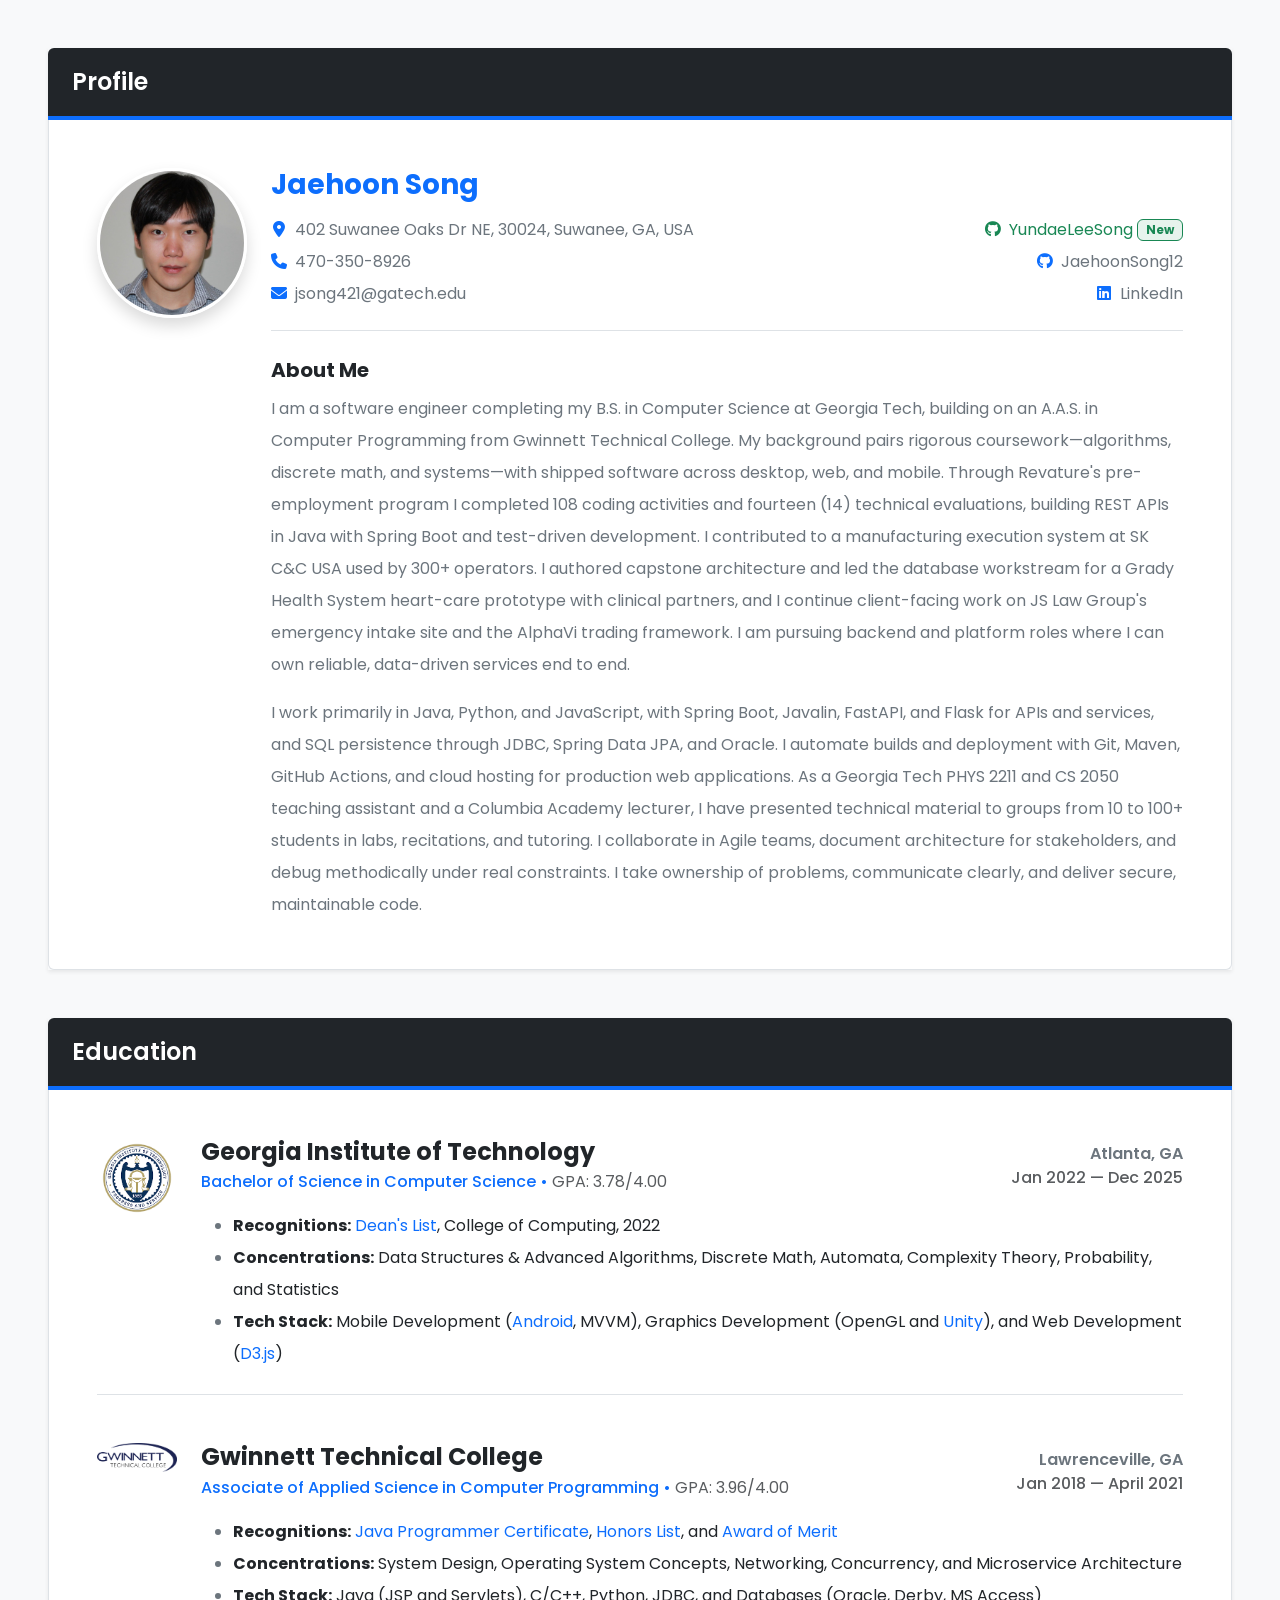
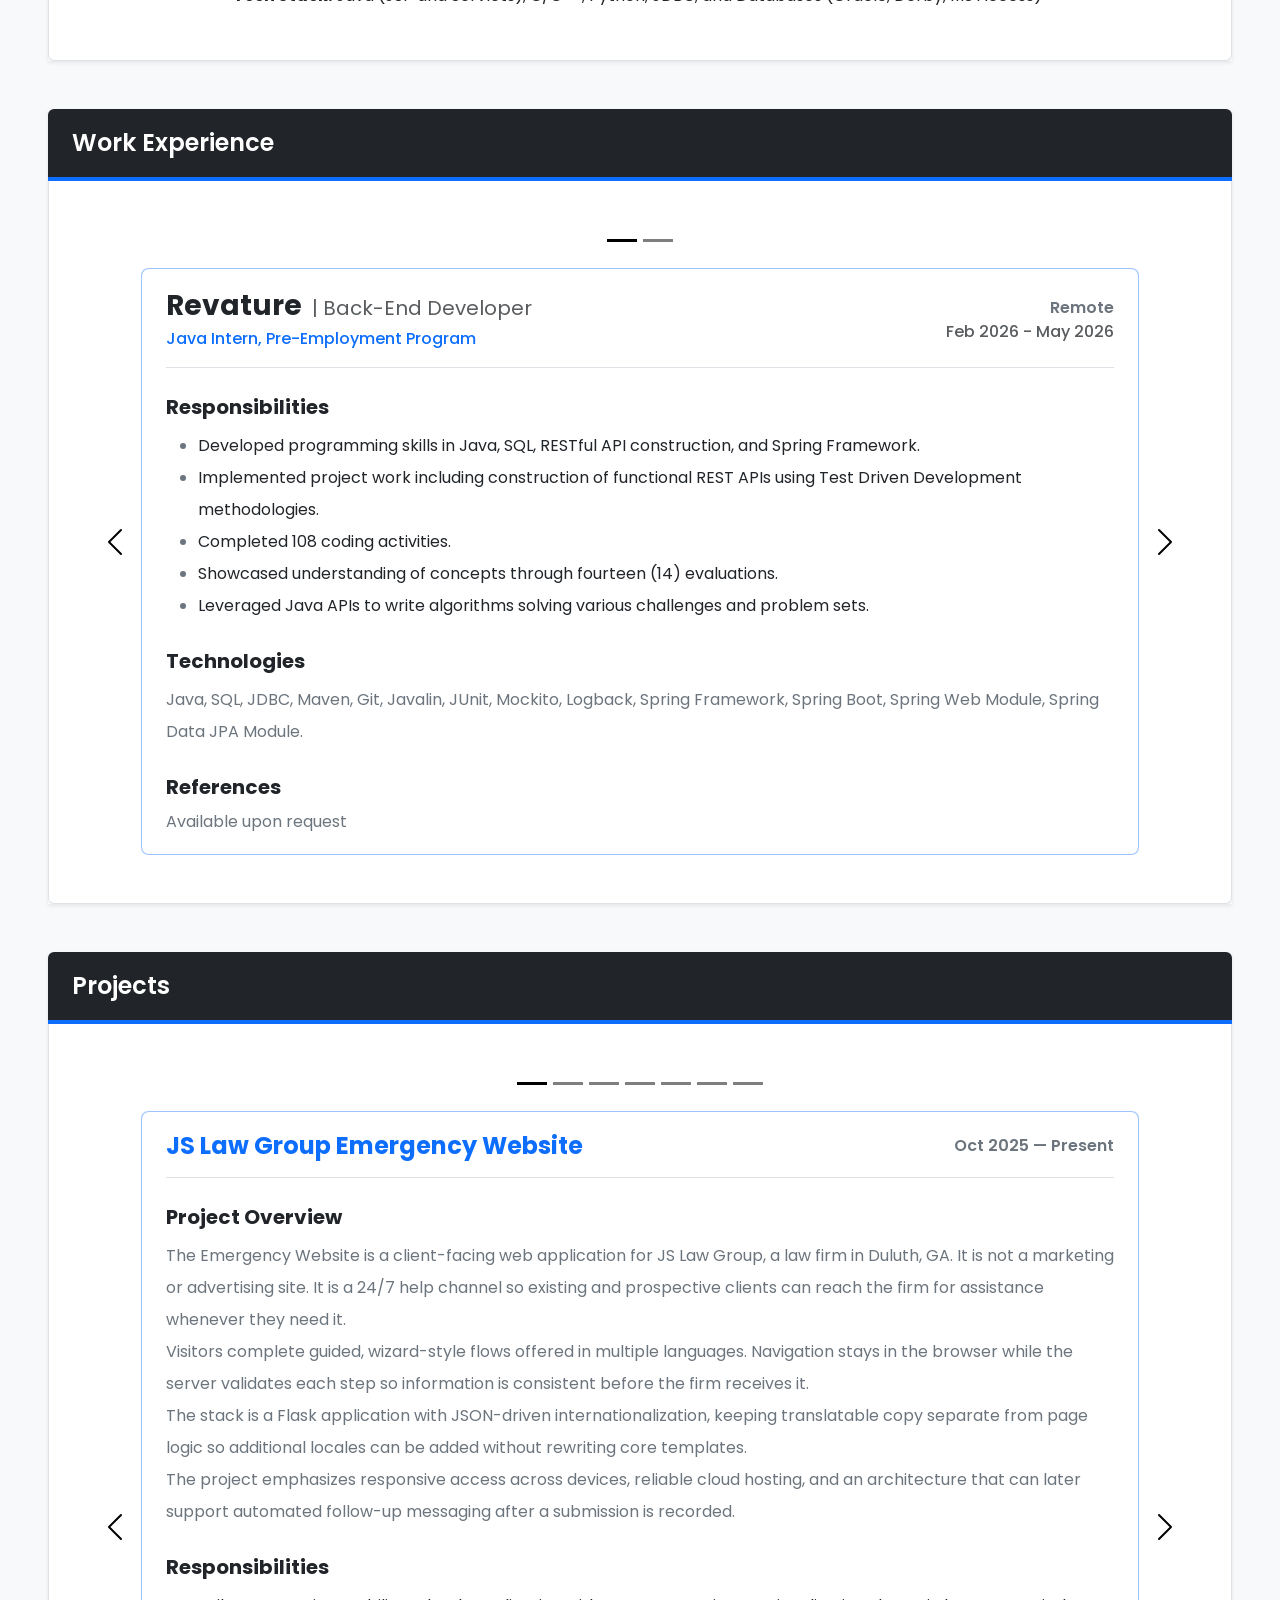
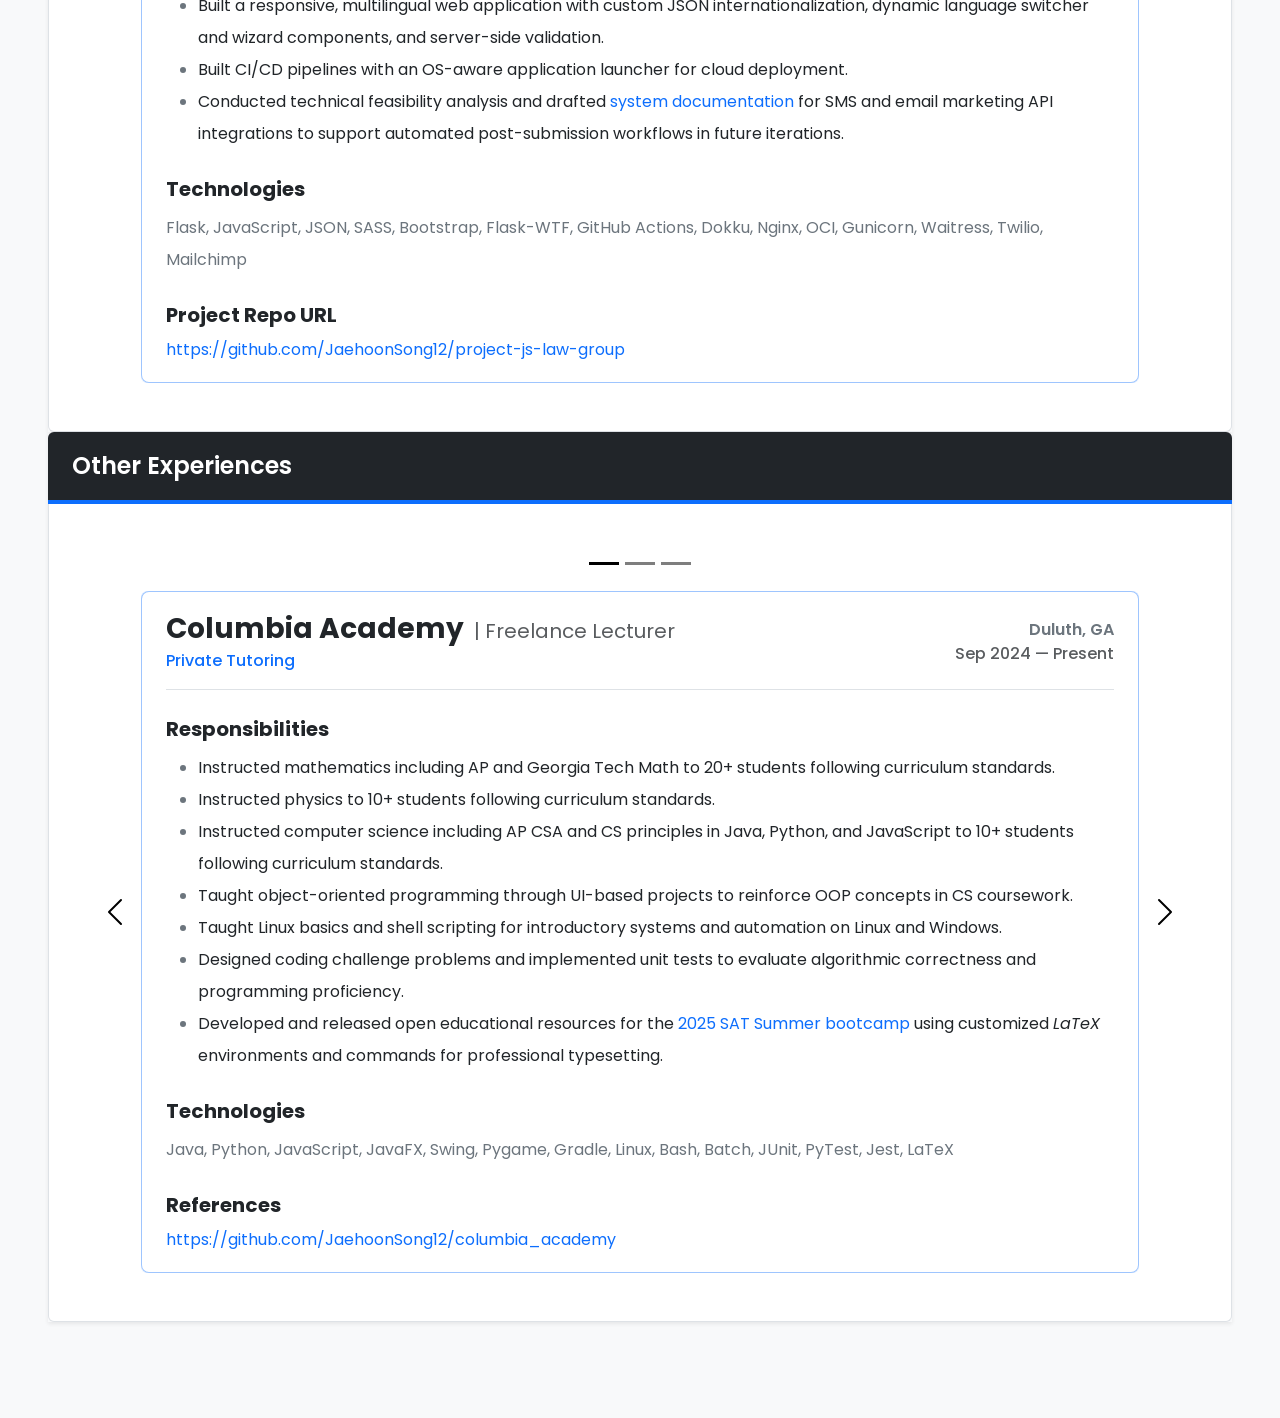
==== commit 2f2ffd1e: "init" ====
--- a/docs/index.html
+++ b/docs/index.html
@@ -530,7 +530,7 @@
 
                 <div class="fw-bold mt-4 mb-2 fs-5">Responsibilities</div>
                 <ul class="lh-lg mb-4 text-secondary">
-                  <li><span class="text-dark">Authored capstone <a href="https://yundaeleesong.github.io/project2405-server_derbyDB-docs.pdf" target="_blank" class="link-primary link-underline-opacity-0 link-underline-opacity-100-hover">system architecture and design documentation</a>, defining service boundaries and communication interfaces for the mobile, web, and backend workstreams.</span></li>
+                  <li><span class="text-dark">Authored capstone <a href="https://yundaeleesong.github.io/references/project2405-server_derbyDB-docs.pdf" target="_blank" class="link-primary link-underline-opacity-0 link-underline-opacity-100-hover">system architecture and design documentation</a>, defining service boundaries and communication interfaces for the mobile, web, and backend workstreams.</span></li>
                   <li><span class="text-dark">Contributed to the web portal and server logic for patient symptom intake and clinician review workflows.</span></li>
                   <li><span class="text-dark">Led the database workstream: built a <a href="https://github.com/YundaeLeeSong/ydjs-references/tree/main/project2405-server_derbyDB" target="_blank" class="link-primary link-underline-opacity-0 link-underline-opacity-100-hover">local in-memory database</a> layer with socket networking so services exchange patient records and complication flags without shared direct database access.</span></li>
                   <li><span class="text-dark">Contributed to the backend analytics module that evaluates longitudinal submissions and returns clinician alerts when reported metrics cross risk thresholds.</span></li>
@@ -579,7 +579,7 @@
                   <div>
                     <h3 class="h3 fw-bold mb-1">
                       <a href="https://www.columbiaacademyga.com/" target="_blank" class="link-dark link-underline-opacity-0 link-underline-opacity-100-hover">Columbia Academy</a>
-                      <span class="fw-normal text-muted fs-5 ms-1">| Freelance Lecturer (1099 Contractor)</span>
+                      <span class="fw-normal text-muted fs-5 ms-1">| Freelance Lecturer</span>
                     </h3>
                     <div class="fw-medium text-primary">Private Tutoring</div>
                   </div>
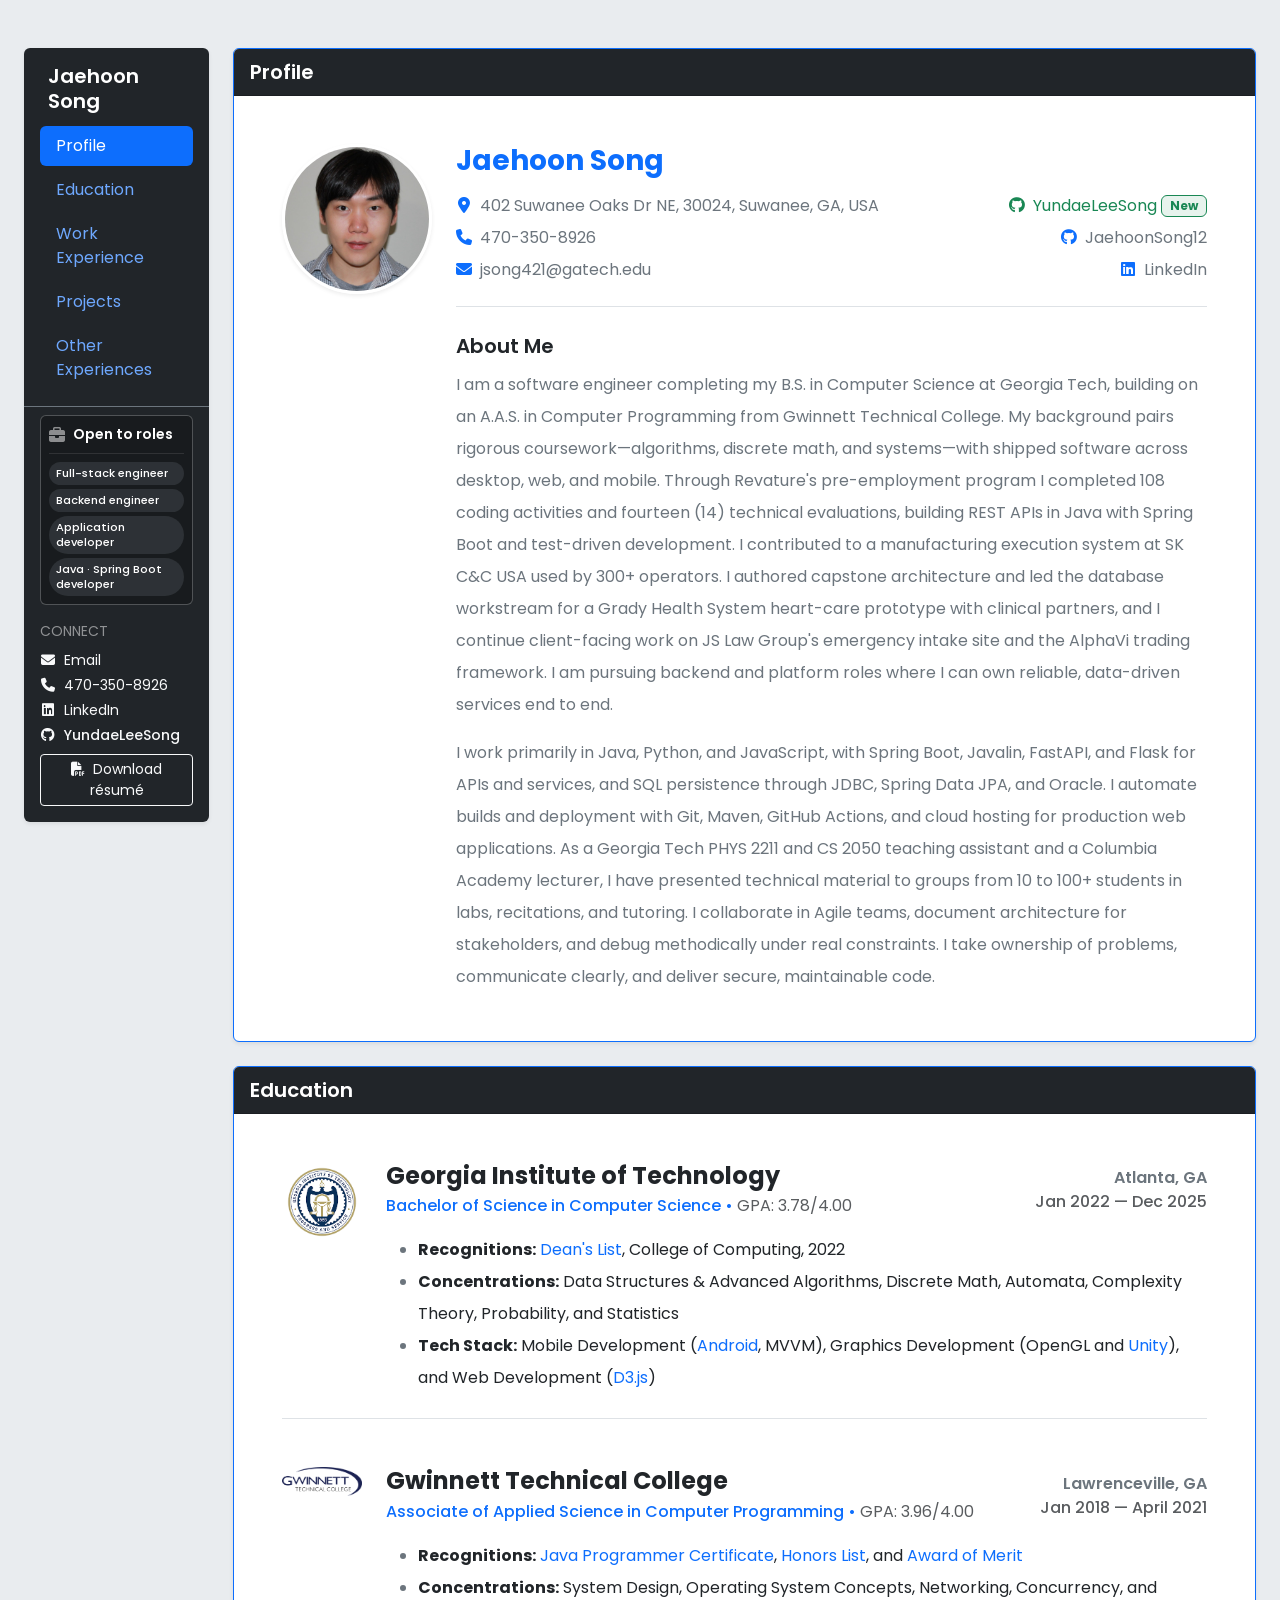
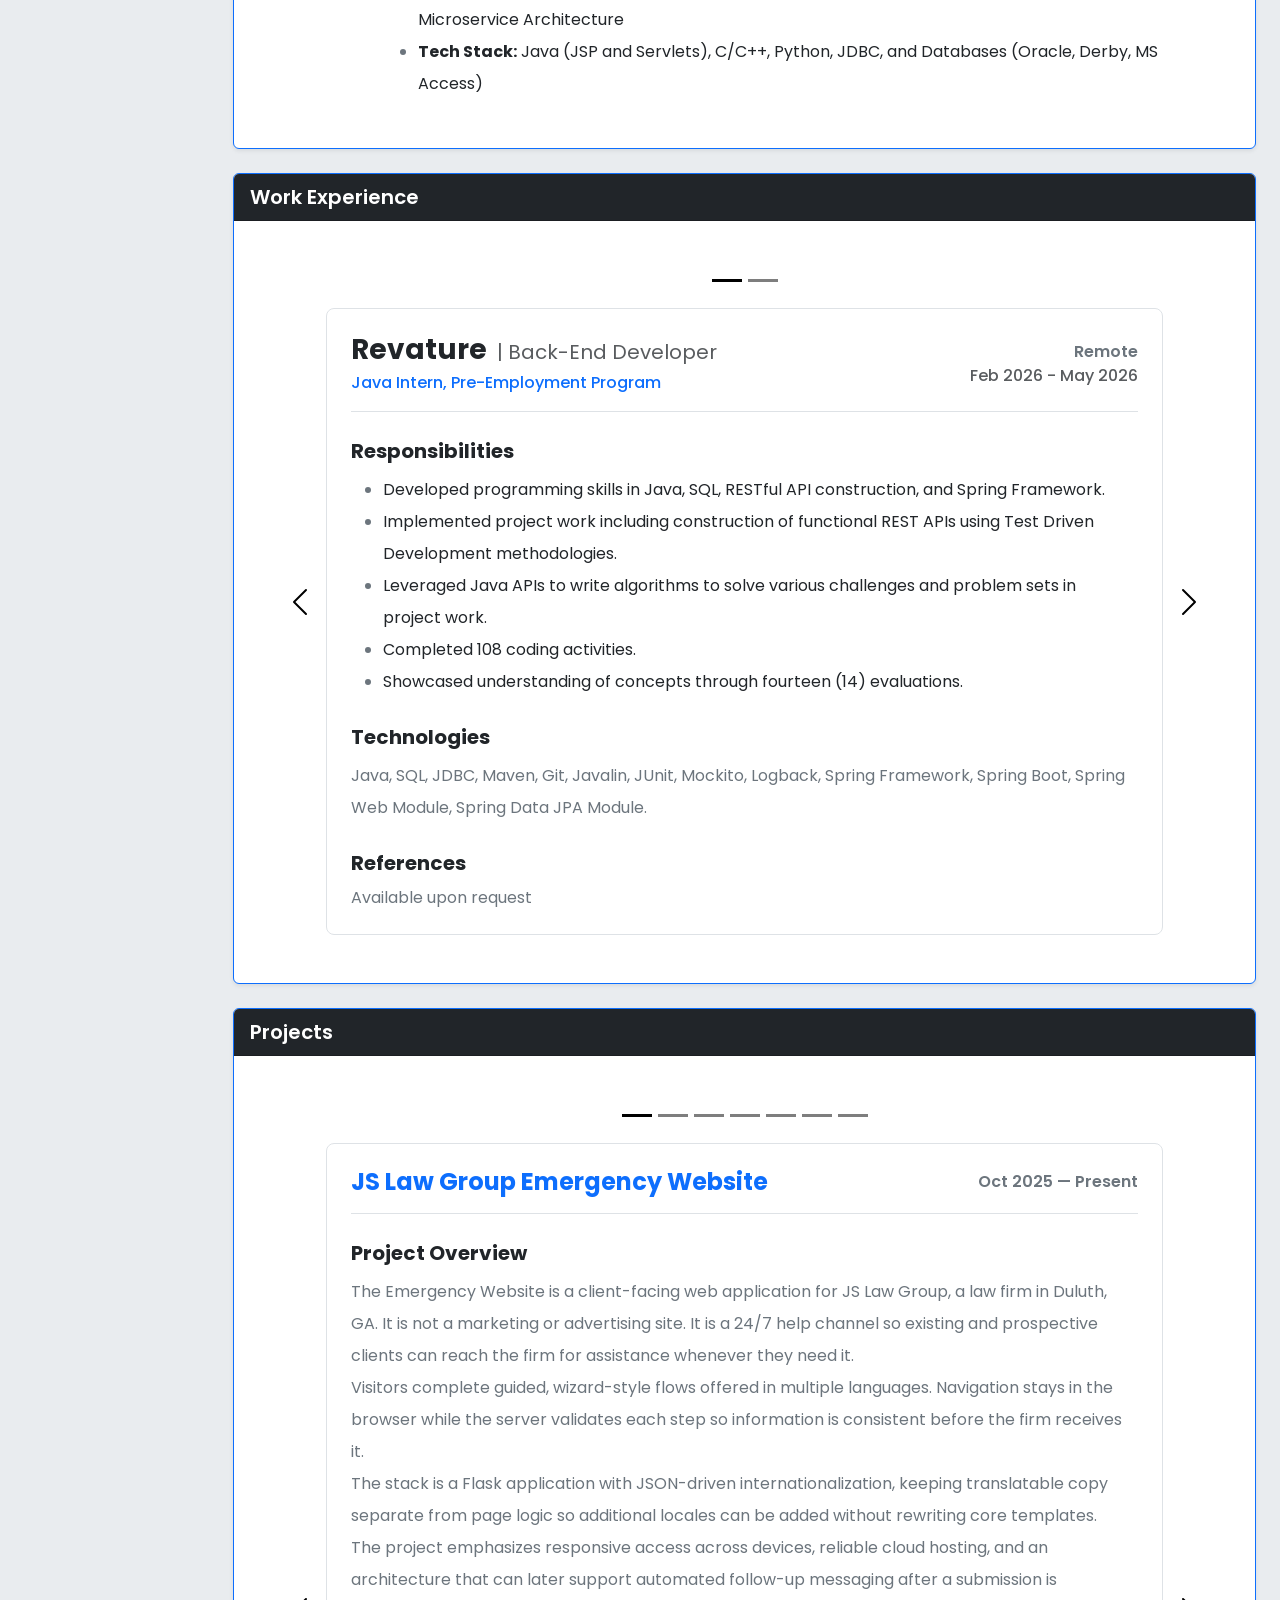
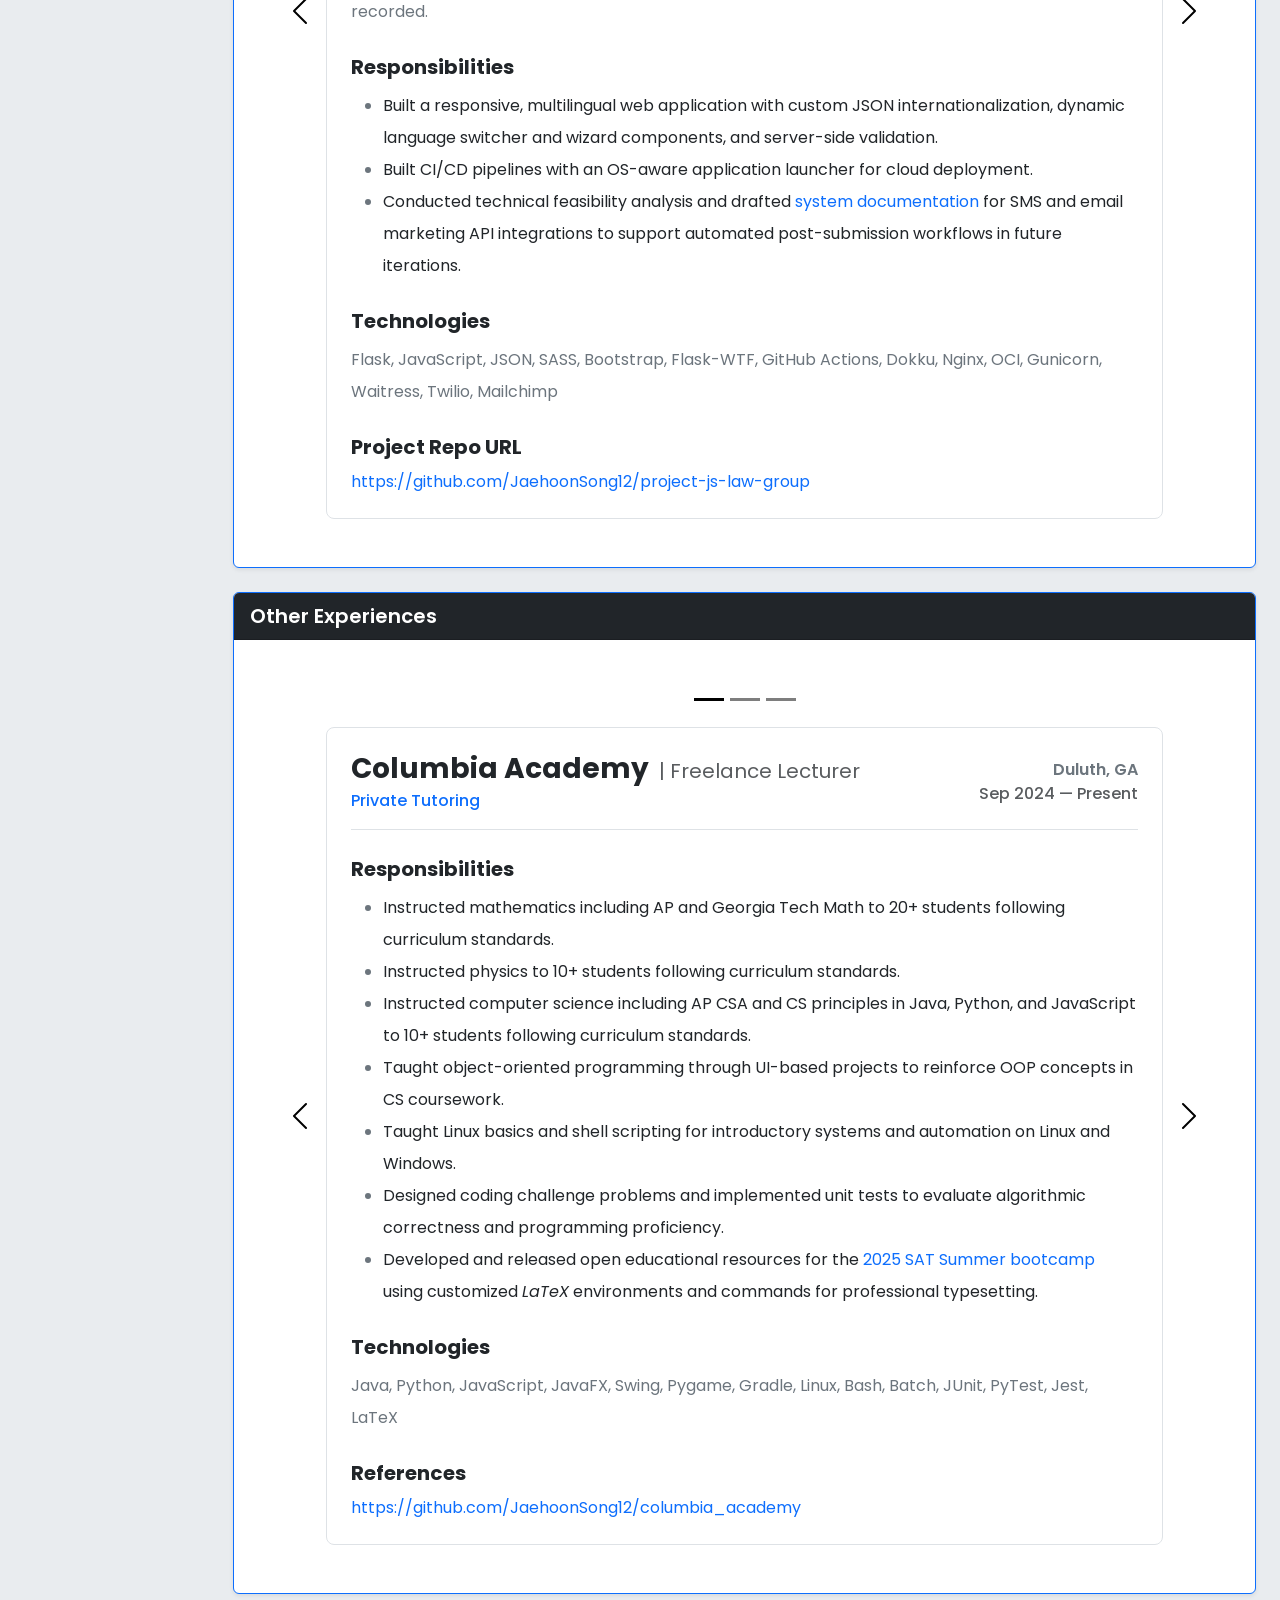
==== commit be1900bf: "init" ====
--- a/docs/index.html
+++ b/docs/index.html
@@ -24,16 +24,6 @@
       .resume-carousel .carousel-item {
         width: 100%;
       }
-      .resume-carousel .carousel-item {
-        border: 1px solid rgba(33, 37, 41, 0.14);
-        border-radius: 0.5rem;
-        padding: 1.25rem 1.5rem;
-        background-color: #fff;
-      }
-      .resume-carousel .carousel-item.active {
-        border-color: rgba(13, 110, 253, 0.4);
-        box-shadow: 0 0 0 1px rgba(13, 110, 253, 0.08);
-      }
       .resume-carousel .carousel-indicators {
         position: relative;
         margin-bottom: 1rem;
@@ -54,18 +44,137 @@
           padding: 0 2rem;
         }
       }
+      .card[id] {
+        scroll-margin-top: 1rem;
+      }
+      @media (max-width: 991.98px) {
+        .card[id] {
+          scroll-margin-top: 4.5rem;
+        }
+      }
+      .card-header.sticky-top {
+        z-index: 1010;
+      }
+      html {
+        scroll-behavior: smooth;
+      }
+      @media (min-width: 992px) {
+        .portfolio-sidebar {
+          top: 1rem;
+        }
+      }
+      .portfolio-roles .badge {
+        font-size: 0.7rem;
+        font-weight: 500;
+        line-height: 1.35;
+        white-space: normal;
+        text-align: start;
+      }
     </style>
   </head>
-  <body class="bg-light text-dark" style="font-family: 'Poppins', sans-serif;">
-    <div class="container-fluid py-5 px-lg-5 px-3">
+  <body class="bg-body-secondary" style="font-family: 'Poppins', sans-serif;" data-bs-spy="scroll" data-bs-target="#portfolioNav" data-bs-offset="56" data-bs-smooth-scroll="true" tabindex="0">
+    <div class="container-fluid px-3 px-lg-4 py-4 py-lg-5">
+      <div class="row g-4">
+
+        <!-- Mobile: open section menu -->
+        <div class="col-12 d-lg-none">
+          <nav class="navbar navbar-dark bg-dark rounded shadow-sm px-3 py-2" aria-label="Portfolio menu">
+            <a class="portfolio-brand navbar-brand fs-5 fw-semibold mb-0 py-0" href="#profile">Jaehoon Song</a>
+            <button class="navbar-toggler ms-auto border-0 shadow-none" type="button" data-bs-toggle="offcanvas" data-bs-target="#portfolioSidebar" aria-controls="portfolioSidebar" aria-label="Open section navigation">
+              <span class="navbar-toggler-icon"></span>
+            </button>
+          </nav>
+        </div>
+
+        <!-- Desktop: left sidebar (primary navigation + connect) -->
+        <aside class="col-lg-2 col-xl-2 d-none d-lg-block" aria-label="Section navigation">
+          <div class="bg-dark rounded shadow-sm sticky-top portfolio-sidebar" data-bs-theme="dark">
+            <nav id="portfolioNav" class="nav nav-pills flex-column gap-1 p-3" aria-label="On this page">
+              <p class="portfolio-brand fs-5 fw-semibold text-white mb-2 px-2 lh-sm">Jaehoon Song</p>
+              <a class="nav-link" href="#profile">Profile</a>
+              <a class="nav-link" href="#education">Education</a>
+              <a class="nav-link" href="#work">Work Experience</a>
+              <a class="nav-link" href="#projects">Projects</a>
+              <a class="nav-link" href="#other">Other Experiences</a>
+            </nav>
+            <div class="px-3 pb-3 pt-2 border-top border-secondary">
+              <div class="portfolio-roles rounded border border-light border-opacity-25 bg-black bg-opacity-25 p-2 mb-3" role="region" aria-labelledby="rolesHeadingDesktop">
+                <div class="d-flex align-items-center gap-2 mb-2 pb-2 border-bottom border-light border-opacity-10" id="rolesHeadingDesktop">
+                  <i class="fa-solid fa-briefcase text-white-50" aria-hidden="true"></i>
+                  <span class="small fw-semibold text-white mb-0">Open to roles</span>
+                </div>
+                <div class="d-grid gap-1">
+                  <span class="badge rounded-pill text-bg-secondary">Full-stack engineer</span>
+                  <span class="badge rounded-pill text-bg-secondary">Backend engineer</span>
+                  <span class="badge rounded-pill text-bg-secondary">Application developer</span>
+                  <span class="badge rounded-pill text-bg-secondary">Java · Spring Boot developer</span>
+                  <!-- <span class="badge rounded-pill text-bg-secondary">Platform engineer</span> -->
+                </div>
+              </div>
+              <div class="small text-white-50 text-uppercase mb-2">Connect</div>
+              <div class="d-flex flex-column gap-1 small mb-2">
+                <a href="mailto:jsong421@gatech.edu" class="link-light link-underline-opacity-0 link-underline-opacity-75-hover"><i class="fa-solid fa-envelope me-2" style="width: 1rem; text-align: center;" aria-hidden="true"></i>Email</a>
+                <a href="tel:+14703508926" class="link-light link-underline-opacity-0 link-underline-opacity-75-hover"><i class="fa-solid fa-phone me-2" style="width: 1rem; text-align: center;" aria-hidden="true"></i>470-350-8926</a>
+                <a href="https://www.linkedin.com/in/jaehoon-song-847422233/" target="_blank" rel="noopener noreferrer" class="link-light link-underline-opacity-0 link-underline-opacity-75-hover"><i class="fa-brands fa-linkedin me-2" style="width: 1rem; text-align: center;" aria-hidden="true"></i>LinkedIn</a>
+                <a href="https://github.com/YundaeLeeSong" target="_blank" rel="noopener noreferrer" class="link-light link-underline-opacity-0 link-underline-opacity-75-hover fw-medium" title="YundaeLeeSong — primary profile"><i class="fa-brands fa-github me-2" style="width: 1rem; text-align: center;" aria-hidden="true"></i>YundaeLeeSong</a>
+                <!-- <a href="https://github.com/JaehoonSong12" target="_blank" rel="noopener noreferrer" class="link-light link-underline-opacity-0 link-underline-opacity-50 text-white-50" title="JaehoonSong12"><i class="fa-brands fa-github me-2" style="width: 1rem; text-align: center;" aria-hidden="true"></i>JaehoonSong12</a> -->
+              </div>
+              <!-- <div class="small text-white-50 mb-2"><i class="fa-solid fa-location-dot me-2" aria-hidden="true"></i>Suwanee, GA</div> -->
+              <a href="https://yundaeleesong.github.io/references/cv-JaehoonSong.pdf" target="_blank" rel="noopener noreferrer" class="btn btn-outline-light btn-sm w-100"><i class="fa-solid fa-file-pdf me-2" aria-hidden="true"></i>Download résumé</a>
+            </div>
+          </div>
+        </aside>
+
+        <!-- Mobile: offcanvas section menu -->
+        <div class="offcanvas offcanvas-start text-bg-dark" tabindex="-1" id="portfolioSidebar" aria-labelledby="portfolioSidebarLabel">
+          <div class="offcanvas-header border-bottom border-secondary">
+            <h2 class="offcanvas-title portfolio-brand fs-5 fw-semibold mb-0" id="portfolioSidebarLabel">Sections</h2>
+            <button type="button" class="btn-close btn-close-white" data-bs-dismiss="offcanvas" aria-label="Close"></button>
+          </div>
+          <div class="offcanvas-body">
+            <nav class="nav nav-pills flex-column gap-1 portfolio-offcanvas-nav" aria-label="On this page">
+              <a class="nav-link" href="#profile">Profile</a>
+              <a class="nav-link" href="#education">Education</a>
+              <a class="nav-link" href="#work">Work Experience</a>
+              <a class="nav-link" href="#projects">Projects</a>
+              <a class="nav-link" href="#other">Other Experiences</a>
+            </nav>
+            <div class="pt-3 mt-3 border-top border-secondary">
+              <div class="portfolio-roles rounded border border-light border-opacity-25 bg-black bg-opacity-25 p-2 mb-3" role="region" aria-labelledby="rolesHeadingMobile">
+                <div class="d-flex align-items-center gap-2 mb-2 pb-2 border-bottom border-light border-opacity-10" id="rolesHeadingMobile">
+                  <i class="fa-solid fa-briefcase text-white-50" aria-hidden="true"></i>
+                  <span class="small fw-semibold text-white mb-0">Open to roles</span>
+                </div>
+                <div class="d-grid gap-1">
+                  <span class="badge rounded-pill text-bg-secondary">Full-stack engineer</span>
+                  <span class="badge rounded-pill text-bg-secondary">Backend / platform engineer</span>
+                  <span class="badge rounded-pill text-bg-secondary">Java · Spring Boot developer</span>
+                  <span class="badge rounded-pill text-bg-secondary">Application developer</span>
+                </div>
+              </div>
+              <div class="small text-white-50 text-uppercase mb-2">Connect</div>
+              <div class="d-flex flex-column gap-1 small mb-2">
+                <a href="mailto:jsong421@gatech.edu" class="link-light" data-bs-dismiss="offcanvas"><i class="fa-solid fa-envelope me-2" aria-hidden="true"></i>Email</a>
+                <a href="tel:+14703508926" class="link-light"><i class="fa-solid fa-phone me-2" aria-hidden="true"></i>470-350-8926</a>
+                <a href="https://www.linkedin.com/in/jaehoon-song-847422233/" target="_blank" rel="noopener noreferrer" class="link-light"><i class="fa-brands fa-linkedin me-2" aria-hidden="true"></i>LinkedIn</a>
+                <a href="https://github.com/YundaeLeeSong" target="_blank" rel="noopener noreferrer" class="link-light fw-medium" title="YundaeLeeSong — primary profile"><i class="fa-brands fa-github me-2" aria-hidden="true"></i>YundaeLeeSong</a>
+                <a href="https://github.com/JaehoonSong12" target="_blank" rel="noopener noreferrer" class="link-light text-white-50"><i class="fa-brands fa-github me-2" aria-hidden="true"></i>JaehoonSong12</a>
+              </div>
+              <div class="small text-white-50 mb-2"><i class="fa-solid fa-location-dot me-2" aria-hidden="true"></i>Suwanee, GA</div>
+              <a href="https://yundaeleesong.github.io/references/cv-JaehoonSong.pdf" target="_blank" rel="noopener noreferrer" class="btn btn-outline-light btn-sm w-100"><i class="fa-solid fa-file-pdf me-2" aria-hidden="true"></i>Download résumé</a>
+            </div>
+          </div>
+        </div>
+
+        <main class="col-lg-10">
 
       <!-- Profile Section -->
-      <div class="mb-5 shadow-sm">
-        <div class="bg-dark text-white px-4 py-3 fs-4 fw-semibold border-bottom border-4 border-primary rounded-top">
+      <div id="profile" class="card mb-4 shadow-sm border-primary border-top border-top-3">
+        <div class="card-header bg-dark text-white fs-5 fw-semibold sticky-top">
           Profile
         </div>
-        <div class="bg-white border border-top-0 p-4 p-md-5 rounded-bottom d-flex flex-column flex-md-row align-items-start gap-4">
-          <img src="img/jaehoonsong.jpg" alt="Jaehoon Song" class="rounded-circle shadow border border-3 border-white" style="width: 150px; height: 150px; object-fit: cover;" />
+        <div class="card-body p-4 p-md-5 d-flex flex-column flex-md-row align-items-start gap-4">
+          <img src="img/jaehoonsong.jpg" alt="Jaehoon Song" class="rounded-circle shadow-sm border border-3 border-white flex-shrink-0 mx-auto mx-md-0" width="150" height="150" style="object-fit: cover;" />
           <div class="text-center text-md-start flex-grow-1 w-100">
             <div class="border-bottom pb-4 mb-4">
               <h2 class="h3 fw-bold mb-3 text-primary">Jaehoon Song</h2>
@@ -83,11 +192,11 @@
               </div>
             </div>
 
-            <div class="fw-bold mb-2 fs-5 text-start">About Me</div>
-            <p class="text-secondary lh-lg mb-3 text-start">
+            <div class="fw-semibold mb-2 fs-5 text-start">About Me</div>
+            <p class="text-secondary lh-lg mb-3 text-start fs-6">
               I am a software engineer completing my B.S. in Computer Science at Georgia Tech, building on an A.A.S. in Computer Programming from Gwinnett Technical College. My background pairs rigorous coursework—algorithms, discrete math, and systems—with shipped software across desktop, web, and mobile. Through Revature's pre-employment program I completed 108 coding activities and fourteen (14) technical evaluations, building REST APIs in Java with Spring Boot and test-driven development. I contributed to a manufacturing execution system at SK C&amp;C USA used by 300+ operators. I authored capstone architecture and led the database workstream for a Grady Health System heart-care prototype with clinical partners, and I continue client-facing work on JS Law Group's emergency intake site and the AlphaVi trading framework. I am pursuing backend and platform roles where I can own reliable, data-driven services end to end.
             </p>
-            <p class="text-secondary lh-lg mb-0 text-start">
+            <p class="text-secondary lh-lg mb-0 text-start fs-6">
               I work primarily in Java, Python, and JavaScript, with Spring Boot, Javalin, FastAPI, and Flask for APIs and services, and SQL persistence through JDBC, Spring Data JPA, and Oracle. I automate builds and deployment with Git, Maven, GitHub Actions, and cloud hosting for production web applications. As a Georgia Tech PHYS 2211 and CS 2050 teaching assistant and a Columbia Academy lecturer, I have presented technical material to groups from 10 to 100+ students in labs, recitations, and tutoring. I collaborate in Agile teams, document architecture for stakeholders, and debug methodically under real constraints. I take ownership of problems, communicate clearly, and deliver secure, maintainable code.
             </p>
           </div>
@@ -95,11 +204,11 @@
       </div>
 
       <!-- Education Section -->
-      <div class="mb-5 shadow-sm">
-        <div class="bg-dark text-white px-4 py-3 fs-4 fw-semibold border-bottom border-4 border-primary rounded-top">
+      <div id="education" class="card mb-4 shadow-sm border-primary border-top border-top-3">
+        <div class="card-header bg-dark text-white fs-5 fw-semibold sticky-top">
           Education
         </div>
-        <div class="bg-white border border-top-0 p-4 p-md-5 rounded-bottom">
+        <div class="card-body p-4 p-md-5">
 
           <!-- Georgia Tech -->
           <div class="d-flex flex-column flex-lg-row align-items-start gap-4 mb-5 pb-4 border-bottom">
@@ -149,18 +258,18 @@
       </div>
 
       <!-- Work Experience Section -->
-      <div class="mb-5 shadow-sm">
-        <div class="bg-dark text-white px-4 py-3 fs-4 fw-semibold border-bottom border-4 border-primary rounded-top">
+      <div id="work" class="card mb-4 shadow-sm border-primary border-top border-top-3">
+        <div class="card-header bg-dark text-white fs-5 fw-semibold sticky-top">
           Work Experience
         </div>
-        <div class="bg-white border border-top-0 p-4 p-md-5 rounded-bottom">
+        <div class="card-body p-4 p-md-5">
           <div id="workExperienceCarousel" class="carousel slide carousel-dark resume-carousel" data-bs-ride="false" data-bs-interval="false" data-bs-touch="true">
             <div class="carousel-indicators">
               <button type="button" data-bs-target="#workExperienceCarousel" data-bs-slide-to="0" class="active" aria-current="true" aria-label="Entry 1 of 2"></button>
               <button type="button" data-bs-target="#workExperienceCarousel" data-bs-slide-to="1" aria-label="Entry 2 of 2"></button>
             </div>
             <div class="carousel-inner">
-              <div class="carousel-item active">
+              <div class="carousel-item active border rounded-3 p-3 p-md-4 bg-white">
                 <div class="d-flex flex-column flex-lg-row justify-content-between align-items-lg-center border-bottom pb-3 mb-4">
                   <div>
                     <h3 class="h3 fw-bold mb-1">
@@ -180,9 +289,9 @@
                 <ul class="lh-lg mb-4 text-secondary">
                   <li><span class="text-dark">Developed programming skills in Java, SQL, RESTful API construction, and Spring Framework.</span></li>
                   <li><span class="text-dark">Implemented project work including construction of functional REST APIs using Test Driven Development methodologies.</span></li>
+                  <li><span class="text-dark">Leveraged Java APIs to write algorithms to solve various challenges and problem sets in project work.</span></li>
                   <li><span class="text-dark">Completed 108 coding activities.</span></li>
                   <li><span class="text-dark">Showcased understanding of concepts through fourteen (14) evaluations.</span></li>
-                  <li><span class="text-dark">Leveraged Java APIs to write algorithms solving various challenges and problem sets.</span></li>
                 </ul>
 
                 <div class="fw-bold mt-4 mb-2 fs-5">Technologies</div>
@@ -196,7 +305,7 @@
                 <span class="link-secondary">Available upon request</span>
               </div>
 
-              <div class="carousel-item">
+              <div class="carousel-item border rounded-3 p-3 p-md-4 bg-white">
                 <!-- SK C&C USA -->
                 <div class="d-flex flex-column flex-lg-row justify-content-between align-items-lg-center border-bottom pb-3 mb-4">
                   <div>
@@ -215,8 +324,9 @@
                 <div class="fw-bold mt-4 mb-2 fs-5">Responsibilities</div>
 
                 <ul class="lh-lg mb-4 text-secondary">
-                  <li><span class="text-dark">Contributed to a manufacturing execution system (MES) for <a href="https://www.skbatteryamerica.com/" target="_blank" class="link-primary link-underline-opacity-0 link-underline-opacity-100-hover">SK Global Battery</a>, building operator-facing desktop applications and plant-system integrations.</span></li>
-                  <li><span class="text-dark">Maintained virtual machine environments and database operations to ensure data consistency across manufacturing systems.</span></li>
+                  <li><span class="text-dark">Contributed to a manufacturing execution system (MES) for <a href="https://www.skbatteryamerica.com/" target="_blank" class="link-primary link-underline-opacity-0 link-underline-opacity-100-hover">SK Global Battery</a>, supporting battery manufacturing operations on the factory floor.</span></li>
+                  <li><span class="text-dark">Implemented TCP/IP networking for PLC integration using SOAP for plant-equipment data exchange.</span></li>
+                  <li><span class="text-dark">Maintained VMware virtual machines and Oracle Database operations to ensure data consistency across factory plant systems.</span></li>
                   <li><span class="text-dark">Authored user documentation and operator guides for MES interfaces serving 300+ users.</span></li>
                 </ul>
 
@@ -244,11 +354,11 @@
       </div>
 
       <!-- Projects Section -->
-      <div class="shadow-sm">
-        <div class="bg-dark text-white px-4 py-3 fs-4 fw-semibold border-bottom border-4 border-primary rounded-top">
+      <div id="projects" class="card mb-4 shadow-sm border-primary border-top border-top-3">
+        <div class="card-header bg-dark text-white fs-5 fw-semibold sticky-top">
           Projects
         </div>
-        <div class="bg-white border border-top-0 p-4 p-md-5 rounded-bottom">
+        <div class="card-body p-4 p-md-5">
           <div id="projectsCarousel" class="carousel slide carousel-dark resume-carousel" data-bs-ride="false" data-bs-interval="false" data-bs-touch="true">
             <div class="carousel-indicators">
               <button type="button" data-bs-target="#projectsCarousel" data-bs-slide-to="0" class="active" aria-current="true" aria-label="Entry 1 of 7"></button>
@@ -260,7 +370,7 @@
               <button type="button" data-bs-target="#projectsCarousel" data-bs-slide-to="6" aria-label="Entry 7 of 7"></button>
             </div>
             <div class="carousel-inner">
-              <div class="carousel-item active">
+              <div class="carousel-item active border rounded-3 p-3 p-md-4 bg-white">
                 <!-- Project: JS Law Group -->
                 <div class="d-flex flex-column flex-lg-row justify-content-between align-items-lg-center border-bottom pb-3 mb-4">
                   <div>
@@ -300,7 +410,7 @@
                 </a>
               </div>
 
-              <div class="carousel-item">
+              <div class="carousel-item border rounded-3 p-3 p-md-4 bg-white">
                 <!-- Project: AlphaVi -->
                 <div class="d-flex flex-column flex-lg-row justify-content-between align-items-lg-center border-bottom pb-3 mb-4">
                   <div>
@@ -322,8 +432,8 @@
                 <div class="fw-bold mt-4 mb-2 fs-5">Responsibilities</div>
                 <ul class="lh-lg mb-4 text-secondary">
                   <li><span class="text-dark">Refactored a solo trading-bot codebase into <i>AlphaVi</i> as reusable Python libraries and ran the framework end to end on a local workstation.</span></li>
-                  <li><span class="text-dark">Integrated Alpaca broker API, FTP, and market data feeds into one ingestion layer that normalizes account, position, and pricing signals.</span></li>
-                  <li><span class="text-dark">Built regression models on historical price and position data to rank long and short candidates and guide trade timing and sizing.</span></li>
+                  <li><span class="text-dark">Built a Python integration layer with <code>requests</code> that unifies Alpaca broker REST APIs, yfinance market data endpoints, and FTP-backed feeds into one normalized view of account, position, and pricing signals.</span></li>
+                  <li><span class="text-dark">Implemented a custom linear regression model and ranking system on historical price and position data to score long and short candidates and guide trade timing and sizing.</span></li>
                   <li><span class="text-dark">Built a scheduler-driven pipeline with timed jobs and accounting-based buy/sell rules from normalized account and market data.</span></li>
                 </ul>
 
@@ -338,7 +448,7 @@
                 </a>
               </div>
 
-              <div class="carousel-item">
+              <div class="carousel-item border rounded-3 p-3 p-md-4 bg-white">
                 <!-- Project 3: PEP RecipeHub -->
                 <div class="d-flex flex-column flex-lg-row justify-content-between align-items-lg-center border-bottom pb-3 mb-4">
                   <div>
@@ -384,7 +494,7 @@
                 </a>
               </div>
 
-              <div class="carousel-item">
+              <div class="carousel-item border rounded-3 p-3 p-md-4 bg-white">
                 <!-- Project 2: PEP Spring -->
                 <div class="d-flex flex-column flex-lg-row justify-content-between align-items-lg-center border-bottom pb-3 mb-4">
                   <div>
@@ -426,7 +536,7 @@
                 </a>
               </div>
 
-              <div class="carousel-item">
+              <div class="carousel-item border rounded-3 p-3 p-md-4 bg-white">
                 <!-- Project 1: PEP Javalin -->
                 <div class="d-flex flex-column flex-lg-row justify-content-between align-items-lg-center border-bottom pb-3 mb-4">
                   <div>
@@ -466,7 +576,7 @@
                 </a>
               </div>
 
-              <div class="carousel-item">
+              <div class="carousel-item border rounded-3 p-3 p-md-4 bg-white">
                 <!-- Project: GYCO -->
                 <div class="d-flex flex-column flex-lg-row justify-content-between align-items-lg-center border-bottom pb-3 mb-4">
                   <div>
@@ -475,7 +585,7 @@
                     </h3>
                   </div>
                   <div class="text-lg-end mt-2 mt-lg-0">
-                    <span class="fw-semibold text-secondary">April 2025 — Oct 2025</span>
+                    <span class="fw-semibold text-secondary">Apr 2025 — Oct 2025</span>
                   </div>
                 </div>
 
@@ -508,7 +618,7 @@
                 </a>
               </div>
 
-              <div class="carousel-item">
+              <div class="carousel-item border rounded-3 p-3 p-md-4 bg-white">
                 <!-- Project: Grady Health System -->
                 <div class="d-flex flex-column flex-lg-row justify-content-between align-items-lg-center border-bottom pb-3 mb-4">
                   <div>
@@ -561,11 +671,11 @@
       </div>
 
       <!-- Other Experiences Section -->
-      <div class="mb-5 shadow-sm">
-        <div class="bg-dark text-white px-4 py-3 fs-4 fw-semibold border-bottom border-4 border-primary rounded-top">
+      <div id="other" class="card mb-4 shadow-sm border-primary border-top border-top-3">
+        <div class="card-header bg-dark text-white fs-5 fw-semibold sticky-top">
           Other Experiences
         </div>
-        <div class="bg-white border border-top-0 p-4 p-md-5 rounded-bottom">
+        <div class="card-body p-4 p-md-5">
           <div id="otherExperiencesCarousel" class="carousel slide carousel-dark resume-carousel" data-bs-ride="false" data-bs-interval="false" data-bs-touch="true">
             <div class="carousel-indicators">
               <button type="button" data-bs-target="#otherExperiencesCarousel" data-bs-slide-to="0" class="active" aria-current="true" aria-label="Entry 1 of 3"></button>
@@ -573,7 +683,7 @@
               <button type="button" data-bs-target="#otherExperiencesCarousel" data-bs-slide-to="2" aria-label="Entry 3 of 3"></button>
             </div>
             <div class="carousel-inner">
-              <div class="carousel-item active">
+              <div class="carousel-item active border rounded-3 p-3 p-md-4 bg-white">
                 <!-- Columbia Academy -->
                 <div class="d-flex flex-column flex-lg-row justify-content-between align-items-lg-center border-bottom pb-3 mb-4">
                   <div>
@@ -613,12 +723,12 @@
                 </a>
               </div>
 
-              <div class="carousel-item">
+              <div class="carousel-item border rounded-3 p-3 p-md-4 bg-white">
                 <!-- Georgia Institute of Technology, School of Physics -->
                 <div class="d-flex flex-column flex-lg-row justify-content-between align-items-lg-center border-bottom pb-3 mb-4">
                   <div>
                     <h3 class="h3 fw-bold mb-1">
-                      Georgia Institute of Technology, School of Physics
+                      Georgia Institute of Technology<br>School of Physics
                       <span class="fw-normal text-muted fs-5 ms-1">| Teaching Assistant (TA)</span>
                     </h3>
                     <div class="fw-medium text-primary">PHYS 2211</div>
@@ -650,13 +760,13 @@
                 </a>
               </div>
 
-              <div class="carousel-item">
+              <div class="carousel-item border rounded-3 p-3 p-md-4 bg-white">
                 <!-- Georgia Institute of Technology, School of Computer Science -->
                 <div class="d-flex flex-column flex-lg-row justify-content-between align-items-lg-center border-bottom pb-3 mb-4">
                   <div>
                     <h3 class="h3 fw-bold mb-1">
-                      Georgia Tech, School of Computer Science
-                      <span class="fw-normal text-muted fs-5 ms-1">| Undergrad Teaching Assistant (UTA)</span>
+                      Georgia Institute of Technology<br>School of Computer Science
+                      <span class="fw-normal text-muted fs-5 ms-1">| UTA</span>
                     </h3>
                     <div class="fw-medium text-primary">CS 2050</div>
                   </div>
@@ -698,8 +808,53 @@
 
         </div>
       </div>
+
+        </main>
+
+      </div>
     </div>
 
     <script src="https://cdn.jsdelivr.net/npm/bootstrap@5.3.7/dist/js/bootstrap.bundle.min.js"></script>
+    <script>
+      (function () {
+        const offcanvasEl = document.getElementById("portfolioSidebar");
+        if (!offcanvasEl) return;
+
+        const scrollToSection = (hash) => {
+          const target = document.querySelector(hash);
+          if (!target) return;
+          const offset = 56;
+          const top = target.getBoundingClientRect().top + window.scrollY - offset;
+          window.scrollTo({ top, behavior: "smooth" });
+          history.replaceState(null, "", hash);
+        };
+
+        offcanvasEl.querySelectorAll('a[href^="#"]').forEach((link) => {
+          link.addEventListener("click", (event) => {
+            const hash = link.getAttribute("href");
+            if (!hash || hash === "#") return;
+
+            event.preventDefault();
+            const instance =
+              bootstrap.Offcanvas.getInstance(offcanvasEl) || new bootstrap.Offcanvas(offcanvasEl);
+
+            if (!offcanvasEl.classList.contains("show")) {
+              scrollToSection(hash);
+              return;
+            }
+
+            offcanvasEl.addEventListener(
+              "hidden.bs.offcanvas",
+              () => {
+                // Run after Bootstrap returns focus to the menu button (avoids jump to top).
+                setTimeout(() => scrollToSection(hash), 50);
+              },
+              { once: true }
+            );
+            instance.hide();
+          });
+        });
+      })();
+    </script>
   </body>
 </html>
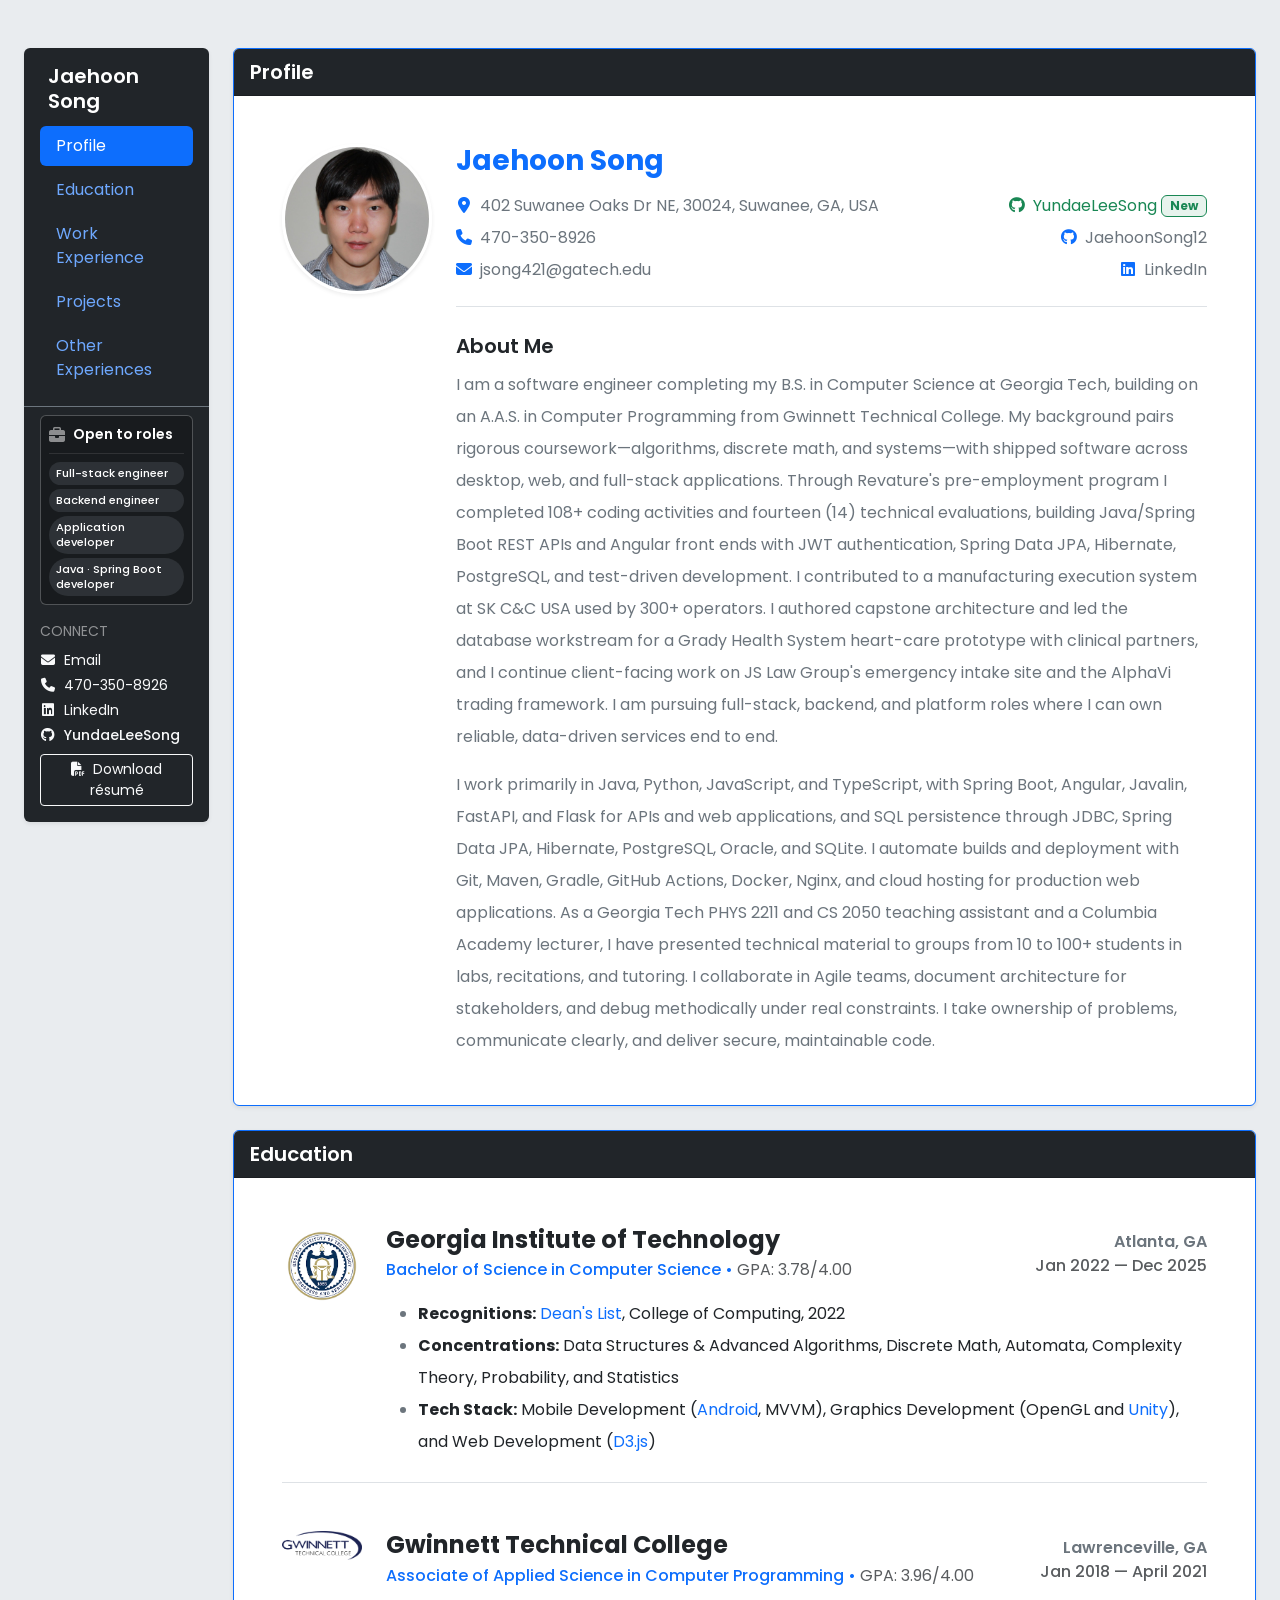
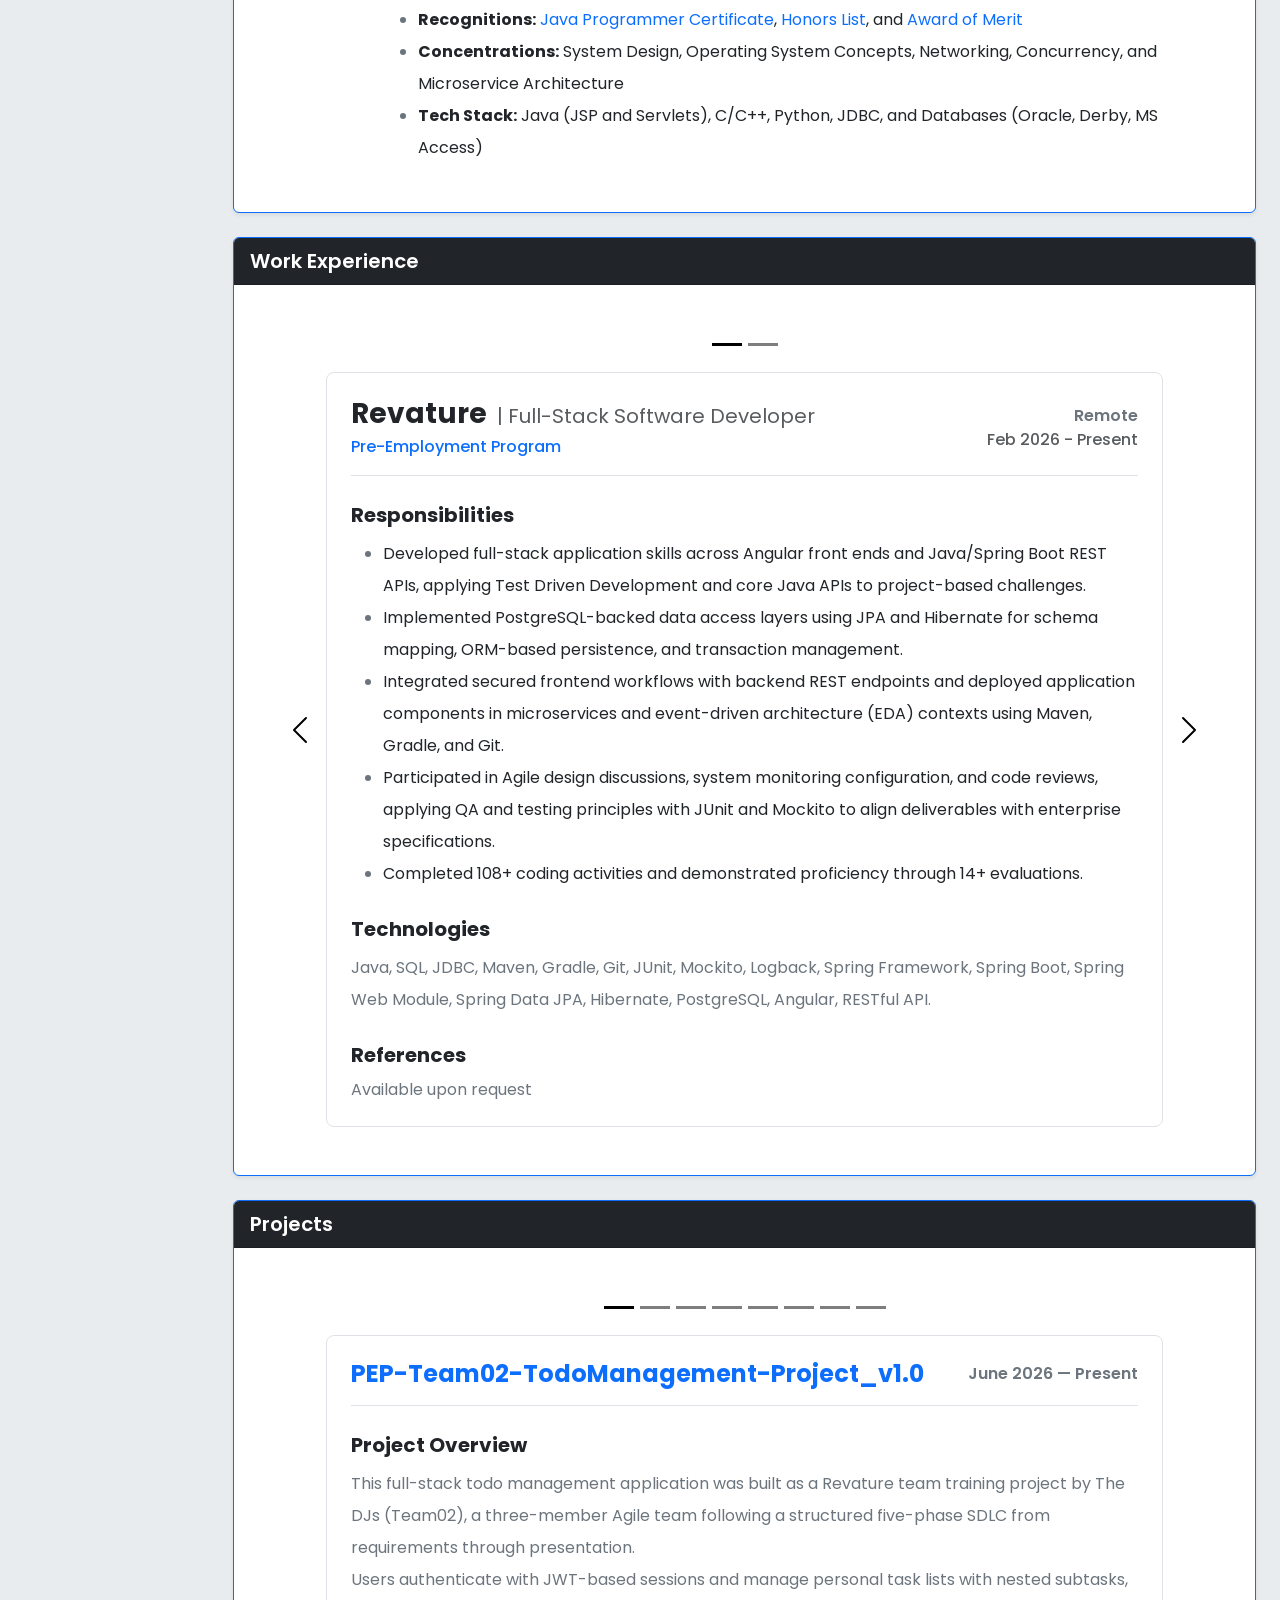
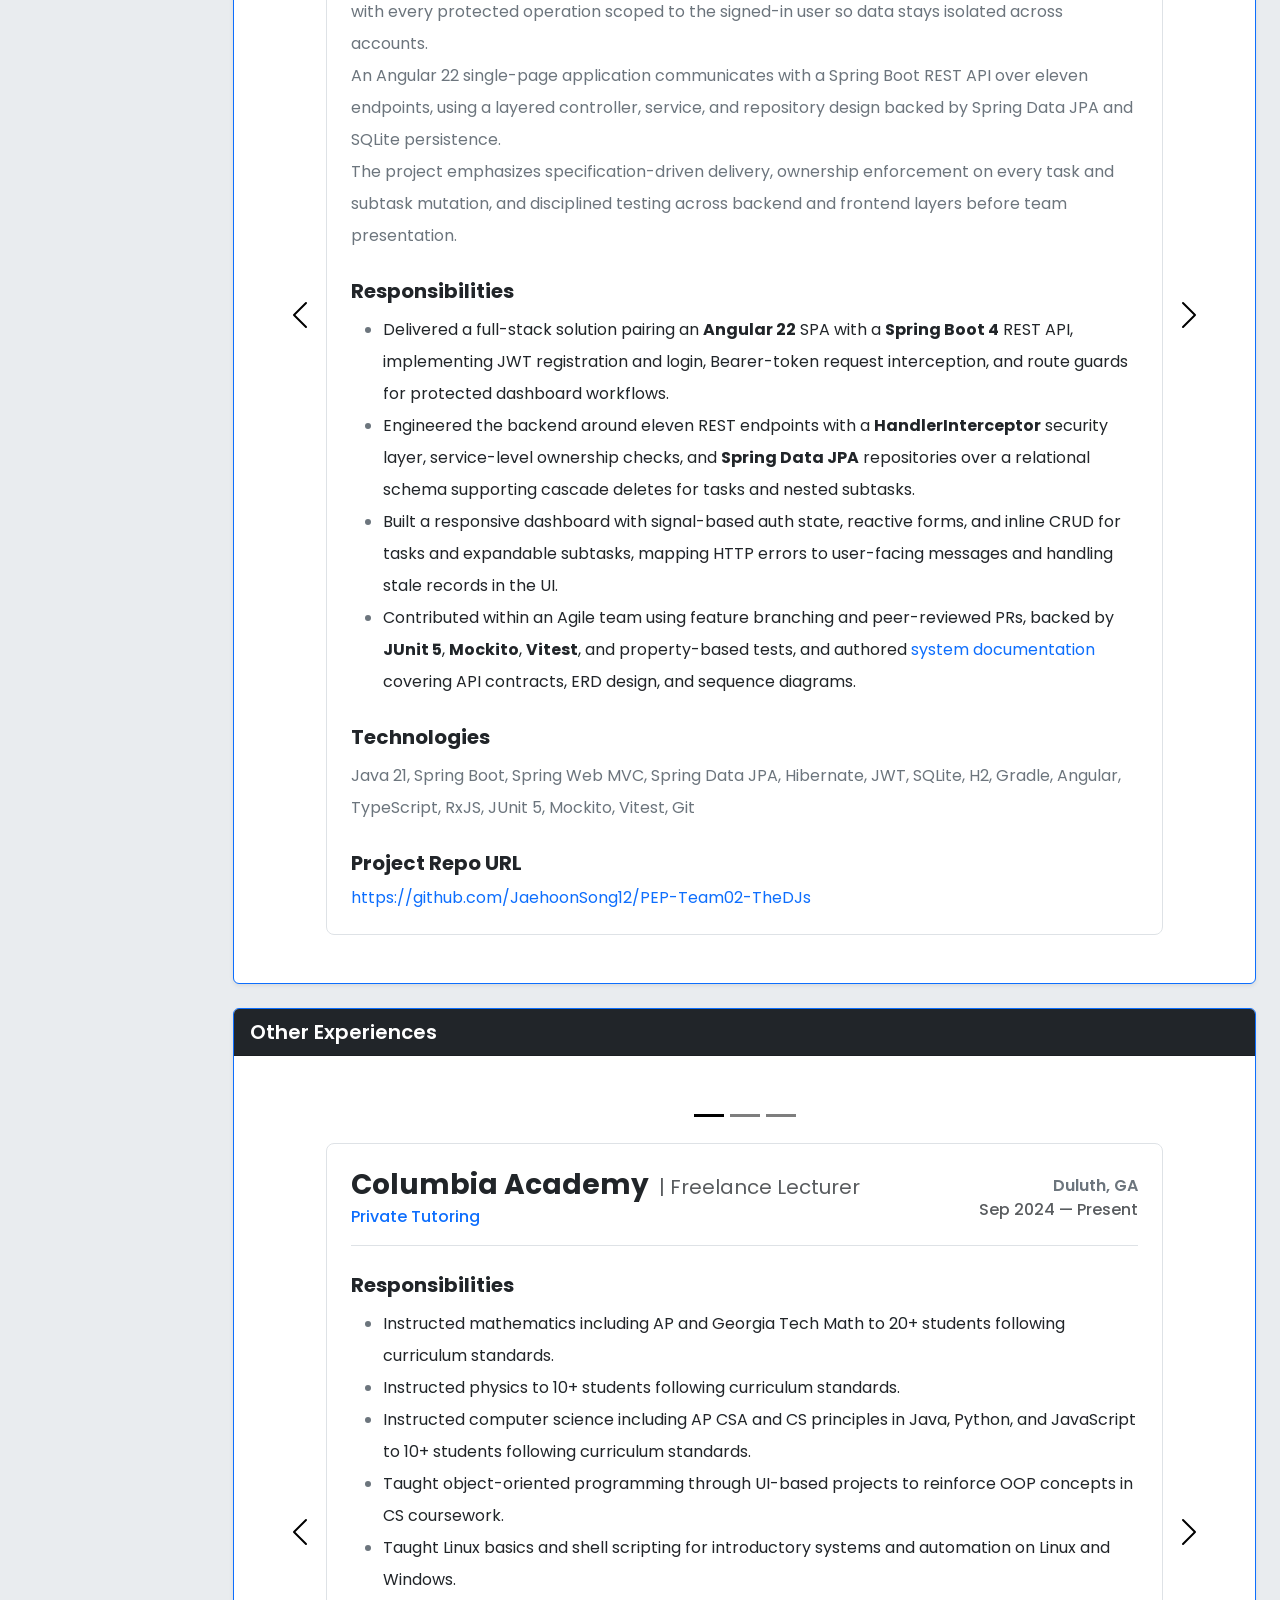
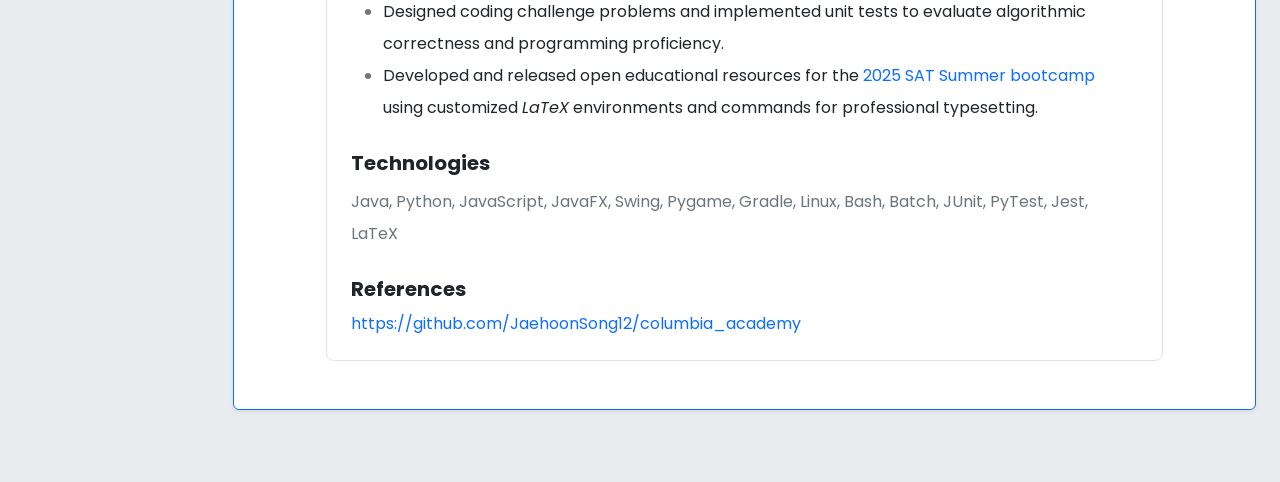
==== commit a89213c2: "init" ====
--- a/docs/index.html
+++ b/docs/index.html
@@ -194,10 +194,10 @@
 
             <div class="fw-semibold mb-2 fs-5 text-start">About Me</div>
             <p class="text-secondary lh-lg mb-3 text-start fs-6">
-              I am a software engineer completing my B.S. in Computer Science at Georgia Tech, building on an A.A.S. in Computer Programming from Gwinnett Technical College. My background pairs rigorous coursework—algorithms, discrete math, and systems—with shipped software across desktop, web, and mobile. Through Revature's pre-employment program I completed 108 coding activities and fourteen (14) technical evaluations, building REST APIs in Java with Spring Boot and test-driven development. I contributed to a manufacturing execution system at SK C&amp;C USA used by 300+ operators. I authored capstone architecture and led the database workstream for a Grady Health System heart-care prototype with clinical partners, and I continue client-facing work on JS Law Group's emergency intake site and the AlphaVi trading framework. I am pursuing backend and platform roles where I can own reliable, data-driven services end to end.
+              I am a software engineer completing my B.S. in Computer Science at Georgia Tech, building on an A.A.S. in Computer Programming from Gwinnett Technical College. My background pairs rigorous coursework—algorithms, discrete math, and systems—with shipped software across desktop, web, and full-stack applications. Through Revature's pre-employment program I completed 108+ coding activities and fourteen (14) technical evaluations, building Java/Spring Boot REST APIs and Angular front ends with JWT authentication, Spring Data JPA, Hibernate, PostgreSQL, and test-driven development. I contributed to a manufacturing execution system at SK C&amp;C USA used by 300+ operators. I authored capstone architecture and led the database workstream for a Grady Health System heart-care prototype with clinical partners, and I continue client-facing work on JS Law Group's emergency intake site and the AlphaVi trading framework. I am pursuing full-stack, backend, and platform roles where I can own reliable, data-driven services end to end.
             </p>
             <p class="text-secondary lh-lg mb-0 text-start fs-6">
-              I work primarily in Java, Python, and JavaScript, with Spring Boot, Javalin, FastAPI, and Flask for APIs and services, and SQL persistence through JDBC, Spring Data JPA, and Oracle. I automate builds and deployment with Git, Maven, GitHub Actions, and cloud hosting for production web applications. As a Georgia Tech PHYS 2211 and CS 2050 teaching assistant and a Columbia Academy lecturer, I have presented technical material to groups from 10 to 100+ students in labs, recitations, and tutoring. I collaborate in Agile teams, document architecture for stakeholders, and debug methodically under real constraints. I take ownership of problems, communicate clearly, and deliver secure, maintainable code.
+              I work primarily in Java, Python, JavaScript, and TypeScript, with Spring Boot, Angular, Javalin, FastAPI, and Flask for APIs and web applications, and SQL persistence through JDBC, Spring Data JPA, Hibernate, PostgreSQL, Oracle, and SQLite. I automate builds and deployment with Git, Maven, Gradle, GitHub Actions, Docker, Nginx, and cloud hosting for production web applications. As a Georgia Tech PHYS 2211 and CS 2050 teaching assistant and a Columbia Academy lecturer, I have presented technical material to groups from 10 to 100+ students in labs, recitations, and tutoring. I collaborate in Agile teams, document architecture for stakeholders, and debug methodically under real constraints. I take ownership of problems, communicate clearly, and deliver secure, maintainable code.
             </p>
           </div>
         </div>
@@ -274,31 +274,32 @@
                   <div>
                     <h3 class="h3 fw-bold mb-1">
                       <a href="https://www.revature.com/" target="_blank" class="link-dark link-underline-opacity-0 link-underline-opacity-100-hover">Revature</a>
-                      <span class="fw-normal text-muted fs-5 ms-1">| Back-End Developer</span>
+                      <span class="fw-normal text-muted fs-5 ms-1">| Full-Stack Software Developer</span>
                     </h3>
-                    <div class="fw-medium text-primary">Java Intern, Pre-Employment Program</div>
+                    <div class="fw-medium text-primary">Pre-Employment Program</div>
                   </div>
                   <div class="text-lg-end mt-2 mt-lg-0">
                     <span class="fw-semibold text-secondary d-block">Remote</span>
-                    <span class="fw-medium text-muted">Feb 2026 - May 2026</span>
-                  </div>
-                </div>
-
-                <div class="fw-bold mt-4 mb-2 fs-5">Responsibilities</div>
-
-                <ul class="lh-lg mb-4 text-secondary">
-                  <li><span class="text-dark">Developed programming skills in Java, SQL, RESTful API construction, and Spring Framework.</span></li>
-                  <li><span class="text-dark">Implemented project work including construction of functional REST APIs using Test Driven Development methodologies.</span></li>
-                  <li><span class="text-dark">Leveraged Java APIs to write algorithms to solve various challenges and problem sets in project work.</span></li>
-                  <li><span class="text-dark">Completed 108 coding activities.</span></li>
-                  <li><span class="text-dark">Showcased understanding of concepts through fourteen (14) evaluations.</span></li>
+                    <span class="fw-medium text-muted">Feb 2026 - Present</span>
+                  </div>
+                </div>
+
+                <div class="fw-bold mt-4 mb-2 fs-5">Responsibilities</div>
+
+                <ul class="lh-lg mb-4 text-secondary">
+                  <li><span class="text-dark">Developed full-stack application skills across Angular front ends and Java/Spring Boot REST APIs, applying Test Driven Development and core Java APIs to project-based challenges.</span></li>
+                  <li><span class="text-dark">Implemented PostgreSQL-backed data access layers using JPA and Hibernate for schema mapping, ORM-based persistence, and transaction management.</span></li>
+                  <li><span class="text-dark">Integrated secured frontend workflows with backend REST endpoints and deployed application components in microservices and event-driven architecture (EDA) contexts using Maven, Gradle, and Git.</span></li>
+                  <li><span class="text-dark">Participated in Agile design discussions, system monitoring configuration, and code reviews, applying QA and testing principles with JUnit and Mockito to align deliverables with enterprise specifications.</span></li>
+                  <li><span class="text-dark">Completed 108+ coding activities and demonstrated proficiency through 14+ evaluations.</span></li>
                 </ul>
 
                 <div class="fw-bold mt-4 mb-2 fs-5">Technologies</div>
 
                 <div class="lh-lg text-secondary">
-                  Java, SQL, JDBC, Maven, Git, Javalin, JUnit, Mockito, Logback,
-                  Spring Framework, Spring Boot, Spring Web Module, Spring Data JPA Module.
+                  Java, SQL, JDBC, Maven, Gradle, Git, JUnit, Mockito, Logback,
+                  Spring Framework, Spring Boot, Spring Web Module, Spring Data JPA,
+                  Hibernate, PostgreSQL, Angular, RESTful API.
                 </div>
 
                 <div class="fw-bold mt-4 mb-2 fs-5">References</div>
@@ -361,16 +362,56 @@
         <div class="card-body p-4 p-md-5">
           <div id="projectsCarousel" class="carousel slide carousel-dark resume-carousel" data-bs-ride="false" data-bs-interval="false" data-bs-touch="true">
             <div class="carousel-indicators">
-              <button type="button" data-bs-target="#projectsCarousel" data-bs-slide-to="0" class="active" aria-current="true" aria-label="Entry 1 of 7"></button>
-              <button type="button" data-bs-target="#projectsCarousel" data-bs-slide-to="1" aria-label="Entry 2 of 7"></button>
-              <button type="button" data-bs-target="#projectsCarousel" data-bs-slide-to="2" aria-label="Entry 3 of 7"></button>
-              <button type="button" data-bs-target="#projectsCarousel" data-bs-slide-to="3" aria-label="Entry 4 of 7"></button>
-              <button type="button" data-bs-target="#projectsCarousel" data-bs-slide-to="4" aria-label="Entry 5 of 7"></button>
-              <button type="button" data-bs-target="#projectsCarousel" data-bs-slide-to="5" aria-label="Entry 6 of 7"></button>
-              <button type="button" data-bs-target="#projectsCarousel" data-bs-slide-to="6" aria-label="Entry 7 of 7"></button>
+              <button type="button" data-bs-target="#projectsCarousel" data-bs-slide-to="0" class="active" aria-current="true" aria-label="Entry 1 of 8"></button>
+              <button type="button" data-bs-target="#projectsCarousel" data-bs-slide-to="1" aria-label="Entry 2 of 8"></button>
+              <button type="button" data-bs-target="#projectsCarousel" data-bs-slide-to="2" aria-label="Entry 3 of 8"></button>
+              <button type="button" data-bs-target="#projectsCarousel" data-bs-slide-to="3" aria-label="Entry 4 of 8"></button>
+              <button type="button" data-bs-target="#projectsCarousel" data-bs-slide-to="4" aria-label="Entry 5 of 8"></button>
+              <button type="button" data-bs-target="#projectsCarousel" data-bs-slide-to="5" aria-label="Entry 6 of 8"></button>
+              <button type="button" data-bs-target="#projectsCarousel" data-bs-slide-to="6" aria-label="Entry 7 of 8"></button>
+              <button type="button" data-bs-target="#projectsCarousel" data-bs-slide-to="7" aria-label="Entry 8 of 8"></button>
             </div>
             <div class="carousel-inner">
               <div class="carousel-item active border rounded-3 p-3 p-md-4 bg-white">
+                <!-- Project: PEP Team02 Todo Management -->
+                <div class="d-flex flex-column flex-lg-row justify-content-between align-items-lg-center border-bottom pb-3 mb-4">
+                  <div>
+                    <h3 class="h4 fw-bold mb-0 text-primary">PEP-Team02-TodoManagement-Project_v1.0</h3>
+                  </div>
+                  <div class="text-lg-end mt-2 mt-lg-0">
+                    <span class="fw-semibold text-secondary">June 2026 — Present</span>
+                  </div>
+                </div>
+
+                <div class="fw-bold mt-4 mb-2 fs-5">Project Overview</div>
+                <p class="text-secondary lh-lg mb-4">
+                  This full-stack todo management application was built as a Revature team training project by The DJs (Team02), a three-member Agile team following a structured five-phase SDLC from requirements through presentation.<br>
+                  Users authenticate with JWT-based sessions and manage personal task lists with nested subtasks, with every protected operation scoped to the signed-in user so data stays isolated across accounts.<br>
+                  An Angular 22 single-page application communicates with a Spring Boot REST API over eleven endpoints, using a layered controller, service, and repository design backed by Spring Data JPA and SQLite persistence.<br>
+                  The project emphasizes specification-driven delivery, ownership enforcement on every task and subtask mutation, and disciplined testing across backend and frontend layers before team presentation.
+                </p>
+
+                <div class="fw-bold mt-4 mb-2 fs-5">Responsibilities</div>
+                <ul class="lh-lg mb-4 text-secondary">
+                  <li><span class="text-dark">Delivered a full-stack solution pairing an <strong>Angular 22</strong> SPA with a <strong>Spring Boot 4</strong> REST API, implementing JWT registration and login, Bearer-token request interception, and route guards for protected dashboard workflows.</span></li>
+                  <li><span class="text-dark">Engineered the backend around eleven REST endpoints with a <strong>HandlerInterceptor</strong> security layer, service-level ownership checks, and <strong>Spring Data JPA</strong> repositories over a relational schema supporting cascade deletes for tasks and nested subtasks.</span></li>
+                  <li><span class="text-dark">Built a responsive dashboard with signal-based auth state, reactive forms, and inline CRUD for tasks and expandable subtasks, mapping HTTP errors to user-facing messages and handling stale records in the UI.</span></li>
+                  <li><span class="text-dark">Contributed within an Agile team using feature branching and peer-reviewed PRs, backed by <strong>JUnit 5</strong>, <strong>Mockito</strong>, <strong>Vitest</strong>, and property-based tests, and authored <a href="https://github.com/JaehoonSong12/PEP-Team02-TheDJs/blob/main/docs/main.pdf" target="_blank" class="link-primary link-underline-opacity-0 link-underline-opacity-100-hover">system documentation</a> covering API contracts, ERD design, and sequence diagrams.</span></li>
+                </ul>
+
+                <div class="fw-bold mt-4 mb-2 fs-5">Technologies</div>
+                <p class="text-secondary lh-lg mb-4">
+                  Java 21, Spring Boot, Spring Web MVC, Spring Data JPA, Hibernate, JWT, SQLite, H2, Gradle,
+                  Angular, TypeScript, RxJS, JUnit 5, Mockito, Vitest, Git
+                </p>
+
+                <div class="fw-bold mt-4 mb-2 fs-5">Project Repo URL</div>
+                <a href="https://github.com/JaehoonSong12/PEP-Team02-TheDJs" target="_blank" class="link-primary link-underline link-underline-opacity-0 link-underline-opacity-100-hover text-break">
+                  https://github.com/JaehoonSong12/PEP-Team02-TheDJs
+                </a>
+              </div>
+
+              <div class="carousel-item border rounded-3 p-3 p-md-4 bg-white">
                 <!-- Project: JS Law Group -->
                 <div class="d-flex flex-column flex-lg-row justify-content-between align-items-lg-center border-bottom pb-3 mb-4">
                   <div>
